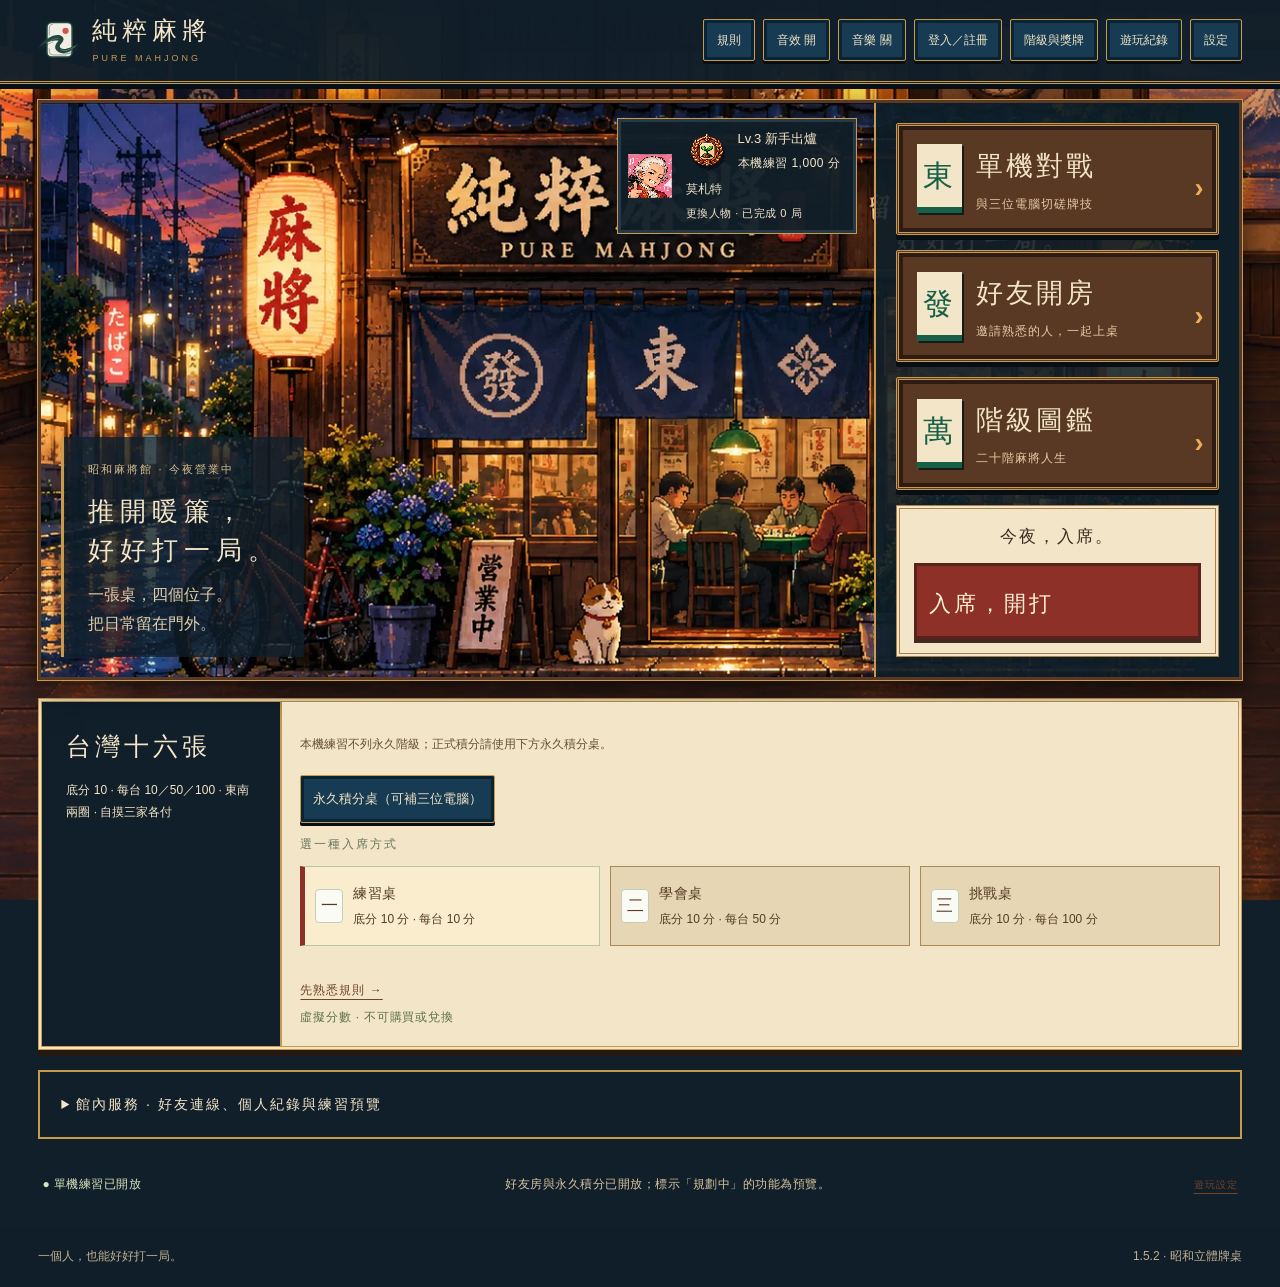
==== index.html @ 8c2a076a "V1.5.2 center match information and remove flat table and mode switch" ====
<!doctype html><html lang="zh-Hant"><head><meta charset="utf-8"><meta name="viewport" content="width=device-width,initial-scale=1"><meta name="mahjong-api" content="https://pure-mahjong-friends.a6668793.workers.dev"><meta name="theme-color" content="#e8e7e3"><link rel="icon" type="image/svg+xml" href="data:image/svg+xml,%3Csvg%20xmlns%3D%22http%3A%2F%2Fwww.w3.org%2F2000%2Fsvg%22%20viewBox%3D%220%200%20160%20160%22%20role%3D%22img%22%20aria-label%3D%22%E7%B4%94%E7%B2%B9%E9%BA%BB%E5%B0%87%E5%93%81%E7%89%8C%E6%A8%99%E8%AA%8C%22%3E%3Crect%20x%3D%2234%22%20y%3D%2213%22%20width%3D%2296%22%20height%3D%22132%22%20rx%3D%2218%22%20fill%3D%22%23F3EEE4%22%20stroke%3D%22%2321483E%22%20stroke-width%3D%226%22%2F%3E%3Cpath%20d%3D%22M57%2020Q43%2020%2043%2036V63M43%20112v12q0%2013%2014%2013h51%22%20fill%3D%22none%22%20stroke%3D%22%2321483E%22%20stroke-width%3D%221.6%22%2F%3E%3Ccircle%20cx%3D%22105%22%20cy%3D%2245%22%20r%3D%2212%22%20fill%3D%22%23C75C4B%22%2F%3E%3Cpath%20d%3D%22M5%20105C35%2070%2072%2051%2091%2066c19%2015-10%2030-8%2039%203%2018%2045%206%2072-13-23%2031-59%2048-80%2032-21-15-2-35%203-41C57%2077%2026%2092%205%20105Z%22%20fill%3D%22%2321483E%22%2F%3E%3Cg%20fill%3D%22none%22%20stroke%3D%22%2321483E%22%20stroke-linecap%3D%22round%22%3E%3Cpath%20d%3D%22M9%2096Q44%2064%2074%2064M2%20111Q29%2087%2051%2081M16%20112Q39%2092%2057%2087M87%20124q29%2014%2068-22M95%20131q28%207%2053-16%22%20stroke-width%3D%221.5%22%2F%3E%3Cpath%20d%3D%22M14%2089Q38%2068%2058%2064M4%20119l21-20M111%20135l20-9%22%20stroke-width%3D%22.7%22%2F%3E%3C%2Fg%3E%3Cpath%20d%3D%22M32%2092q30-20%2046-18M85%20116q24%2013%2058-13%22%20fill%3D%22none%22%20stroke%3D%22%23F3EEE4%22%20stroke-width%3D%221.2%22%20opacity%3D%22.8%22%2F%3E%3C%2Fsvg%3E"><title>純粹麻將｜留一點時間，好好打一局</title><style>:root{font-family:Arial,"Microsoft JhengHei",sans-serif;color:#f8f5ec;background:#102a23;font-synthesis:none}*{box-sizing:border-box}body{margin:0;background:radial-gradient(ellipse at 50% 50%,#1a503f 0,#102a23 75%);min-height:100vh}header,footer{display:flex;align-items:center;justify-content:space-between;padding:26px 5vw}header{border-bottom:1px solid #b9a07533}.brand{font-size:16px;letter-spacing:3px;color:inherit;text-decoration:none}.brand span{display:block;font-size:11px;letter-spacing:6px;color:#b9a075;margin-top:7px}button,input{font:inherit}button{cursor:pointer;border:1px solid #b9a075;background:#f8f5ec;color:#164b3b;padding:13px 25px;border-radius:4px;transition:transform .12s}button:hover{transform:translateY(-2px)}button:disabled{opacity:.45;cursor:default;transform:none}.quiet{background:transparent;color:#e1d7bd;border-color:#b9a07555}input{padding:14px;border-radius:4px;border:1px solid #b9a07577;background:#0c3026;color:#fff;width:100%;margin:8px 0 15px}label{font-size:13px;color:#ceceb9}main{min-height:72vh}h1{font-size:clamp(38px,6vw,76px);font-family:serif;font-weight:400;letter-spacing:10px;margin:22px 0}h2{font-family:serif;letter-spacing:4px;font-size:28px;font-weight:400}p{line-height:1.8}.eyebrow{font-size:11px;letter-spacing:5px;color:#b9a075}.home{max-width:1100px;margin:70px auto;display:grid;grid-template-columns:1.1fr 1fr;gap:80px;padding:0 35px;align-items:center}.tagline{letter-spacing:5px;color:#d8d6c9}.hero-tiles{display:flex;justify-content:center;gap:13px;margin:50px 0;transform:rotate(-8deg)}.hero-tiles svg{width:88px;filter:drop-shadow(8px 18px 9px #0007)}.panel{padding:30px;border:1px solid #b9a07544;border-radius:10px;background:#103d3188}.actions{display:flex;gap:12px;flex-wrap:wrap}.caption{color:#adbcb0;font-size:12px}.lobby{max-width:850px;margin:40px auto;padding:0 25px}.room-code{font-size:36px;letter-spacing:9px;color:#e0d1ae}.seats{display:grid;grid-template-columns:repeat(4,1fr);gap:14px;margin:30px 0}.seat{border:1px solid #b9a07544;border-radius:8px;padding:22px 12px;text-align:center;background:#103d31}.seat strong{display:block;margin:15px 0;overflow-wrap:anywhere}.wind{font:30px serif;color:#b9a075}.online{color:#9ec4a1}.offline{color:#d88d79}.table-wrap{padding:15px;max-width:1400px;margin:auto}.table-head{display:flex;justify-content:space-between;gap:15px;color:#d4d9ca;font-size:13px;margin:10px 0 18px}.table{min-height:610px;position:relative;background:radial-gradient(ellipse,#1c5d47,#164b3b);border:9px solid #103d31;outline:1px solid #b9a07555;border-radius:35px;box-shadow:0 20px 70px #0004;display:grid;grid-template-columns:135px 1fr 135px;grid-template-rows:110px 1fr 145px;gap:10px;padding:15px}.player{font-size:12px;text-align:center;align-self:center}.player.active .player-name{color:#fff;border-bottom:2px solid #b9a075}.player-name{display:inline-block;padding:5px 8px;color:#d0d9c7}.north{grid-column:2;grid-row:1}.west{grid-column:1;grid-row:2}.east{grid-column:3;grid-row:2}.south{grid-column:1/4;grid-row:3}.backs{display:flex;justify-content:center;gap:1px;margin:5px auto}.backs svg{width:18px}.west .backs,.east .backs{flex-wrap:wrap;max-width:95px}.tiles{display:flex;gap:3px;justify-content:center;flex-wrap:wrap}.tiles svg{width:25px}.hand{display:flex;gap:clamp(1px,.3vw,5px);justify-content:center;margin:14px auto 10px;max-width:100%}.tile{padding:0;background:none;border:0;min-width:0;flex:0 1 49px;filter:drop-shadow(0 4px 2px #0004)}.tile svg{display:block;width:100%}.tile.selected{transform:translateY(-12px);filter:drop-shadow(0 0 4px #d8c596)}.center{grid-column:2;grid-row:2;display:grid;grid-template-columns:1fr 1fr;gap:12px;align-content:center}.river{display:flex;flex-wrap:wrap;gap:3px;align-content:start;min-height:88px;border:1px solid #b9a07522;padding:5px;border-radius:6px}.river svg{width:25px}.center-label{grid-column:1/3;text-align:center;letter-spacing:5px;color:#b9a075;font-size:12px}.game-actions{display:flex;justify-content:center;gap:10px;flex-wrap:wrap;margin:20px 0}.game-actions button{padding:10px 20px}.result{margin:30px auto;max-width:700px}.result table{width:100%;border-collapse:collapse}.result td,.result th{text-align:left;padding:13px;border-bottom:1px solid #b9a07544}.notice{border-left:2px solid #b9a075;padding-left:14px;color:#ddcfb2}.proof{width:100%;min-height:100px;background:#0c3026;color:#d9dfcc;border:1px solid #b9a07544;font-size:11px}#message{position:fixed;bottom:20px;left:50%;transform:translateX(-50%);background:#f8f5ec;color:#164b3b;padding:10px 20px;border-radius:5px;z-index:5;max-width:90%;box-shadow:0 3px 15px #0004}#message:empty{display:none}footer{font-size:11px;color:#93a796;gap:20px}dialog{max-width:500px;background:#f8f5ec;color:#222522;border:0;border-radius:8px;padding:30px}dialog::backdrop{background:#001b15bb}button:focus-visible,input:focus-visible{outline:3px solid #d0bb85;outline-offset:3px}@media(max-width:760px){.home{grid-template-columns:1fr;gap:20px;margin:35px auto}.hero-tiles{display:none}.seats{grid-template-columns:repeat(2,1fr)}header,footer{padding:18px}.table{grid-template-columns:80px 1fr 80px;grid-template-rows:85px 1fr 125px;min-height:460px;padding:5px;gap:4px;border-width:5px;border-radius:20px}.table-wrap{padding:8px}.river svg{width:19px}.river{min-height:65px;gap:1px}.backs svg{width:12px}.tiles svg{width:18px}.table-head{font-size:11px}.game-actions{margin:12px 0}.game-actions button{padding:9px 14px}.brand{font-size:12px}.player{font-size:10px}}@media(max-height:600px) and (orientation:landscape){header{padding:10px 25px}.brand span,footer{display:none}.table{min-height:360px;grid-template-rows:65px 1fr 100px}.river{min-height:48px}.river svg{width:19px}.hand{margin-top:8px}.tile{flex-basis:38px}.table-head{margin:0 0 8px}.game-actions{margin:8px}}
.profile-dialog{width:min(640px,94vw);max-width:640px;background:#103d31;color:#f8f5ec;max-height:90vh}.profile-stats{display:grid;grid-template-columns:repeat(3,1fr);gap:12px;margin:22px 0}.profile-stats>div{border:1px solid #b9a07544;border-radius:6px;padding:16px;text-align:center}.profile-stats strong{display:block;font-size:27px;color:#e0d1ae}.profile-stats span{font-size:12px;color:#adbcb0}.profile-history{max-height:220px;overflow:auto;margin:24px 0;font-size:12px}.profile-history p{border-bottom:1px solid #b9a07522;padding-bottom:10px}.form-error{color:#ffbaaa;font-size:13px}.account-form .actions button{flex-grow:1}header{gap:12px}header .brand{margin-right:auto}header button{padding:10px 15px}[hidden]{display:none!important}

.solo-hint{text-align:center;font-size:12px;color:#b3c2b4}.river-label{display:block;flex-basis:100%;font-size:9px;color:#b9a075}.meld{display:inline-flex;gap:2px;margin-right:8px}.meld svg{width:25px}.result-hand{display:flex;flex-wrap:wrap;gap:4px;margin:20px 0}.result-hand svg{width:38px}.result .actions{margin:25px 0}#brand{cursor:pointer}.profile-dialog button{font-size:13px}.table-head .actions{gap:6px}.table-head button{font-size:11px;padding:8px 10px}@media(max-width:500px){.table{grid-template-columns:52px 1fr 52px}.hand{overflow-x:auto;justify-content:flex-start;min-height:65px;padding-top:12px}.tile{flex:0 0 33px}.river svg{width:17px}.table-head{flex-wrap:wrap}.player-name{padding:3px}.tiles svg,.meld svg{width:15px}header{flex-wrap:wrap}.brand{flex-basis:100%}.profile-stats{grid-template-columns:repeat(2,1fr)}}
.table{position:relative;isolation:isolate}.center{position:relative;padding:42px 27px;min-width:0}.wall-frame{position:absolute;inset:0;pointer-events:none}.wall-rack{position:absolute;display:flex;gap:2px;filter:drop-shadow(2px 4px 2px #092a2399)}.wall-north,.wall-south{left:50%;transform:translateX(-50%)}.wall-north{top:9px}.wall-south{bottom:9px}.wall-east,.wall-west{top:50%;transform:translateY(-50%);flex-direction:column}.wall-east{right:1px}.wall-west{left:1px}.wall-stack{position:relative;display:block;width:clamp(6px,1.15vw,14px);height:20px}.wall-east .wall-stack,.wall-west .wall-stack{width:20px;height:clamp(6px,1.15vw,14px)}.wall-tile{position:absolute;inset:4px 0 0;border-radius:2px;background:linear-gradient(110deg,#438367,#1f5a46);border:1px solid #90b097;box-shadow:0 3px 0 #f8f5ec,1px 4px 1px #092a23}.wall-tile.layer-1{transform:translate(-1px,-4px)}.wall-east .wall-tile,.wall-west .wall-tile{inset:0 0 0 4px}.center-label{position:relative;z-index:1}.river{align-content:flex-start}.is-opening .player{visibility:hidden}.opening-scene{position:absolute;inset:0;z-index:5;border-radius:24px;background:#103d31f5;display:flex;flex-direction:column;align-items:center;justify-content:center;overflow:hidden}.opening-brand{display:flex;align-items:center;gap:16px;color:#f8f5ec;letter-spacing:4px;font-size:17px}.opening-brand svg{width:44px;filter:drop-shadow(0 6px 4px #061e18);animation:opening-tilt 1s ease-in-out infinite alternate}.shuffle-art{position:relative;width:330px;max-width:90%;height:230px;margin:15px 0}.shuffle-piece{position:absolute;left:50%;top:50%;width:29px;transform:translate(var(--x),var(--y)) rotate(calc(var(--n)*37deg));animation:shuffle-around 1s ease-in-out infinite alternate;animation-delay:calc(var(--n)*-41ms)}.shuffle-piece svg{width:100%;filter:drop-shadow(2px 5px 2px #051b16)}.stage-1 .shuffle-piece{animation:stack-up .85s ease-in-out both;animation-delay:calc(var(--n)*8ms)}.stage-2 .shuffle-piece{animation:deal-away .8s ease-out both;animation-delay:calc(var(--n)*12ms)}.opening-caption{color:#f8f5ec;font-size:15px;letter-spacing:2px;text-align:center}.opening-scene button{margin-top:10px;font-size:12px;min-height:40px}@keyframes opening-tilt{to{transform:rotate(9deg) translateY(-5px)}}@keyframes shuffle-around{to{transform:translate(calc(var(--x)*-.8),calc(var(--y)*-.8)) rotate(calc(var(--n)*-47deg))}}@keyframes stack-up{to{transform:translate(calc(mod(var(--n),12)*23px - 140px),calc(round(down,var(--n)/12)*38px - 20px)) rotate(0)}}@keyframes deal-away{from{transform:translate(calc(var(--x)*.25),calc(var(--y)*.25));opacity:1}to{transform:translate(calc(var(--x)*3),calc(var(--y)*4));opacity:0}}@media(max-width:600px){.center{padding:35px 22px}.wall-rack{gap:1px}.wall-stack{width:6px;height:16px}.wall-east .wall-stack,.wall-west .wall-stack{width:16px;height:6px}.opening-brand{font-size:14px;letter-spacing:2px}.shuffle-art{transform:scale(.8);margin:-5px 0}.opening-caption{font-size:12px;letter-spacing:1px}}@media(prefers-reduced-motion:reduce){.opening-scene:not(.force-motion) *{animation:none!important}}

:root{color:#292d2b;background:#e7e6e2;font-family:"Microsoft JhengHei",Arial,sans-serif;--ink:#292d2b;--muted:#747973;--line:#c6c8c1;--paper:#eeede9}
body{background-color:#e7e6e2;background-image:url("data:image/svg+xml,%3Csvg xmlns='http://www.w3.org/2000/svg' width='160' height='160'%3E%3Cfilter id='n'%3E%3CfeTurbulence type='fractalNoise' baseFrequency='.74' numOctaves='3' stitchTiles='stitch'/%3E%3C/filter%3E%3Cpath fill='%23747670' opacity='.1' filter='url(%23n)' d='M0 0h160v160H0z'/%3E%3C/svg%3E");color:var(--ink)}
header{border-color:#b7bab366;padding:25px 4vw}.brand{letter-spacing:4px;font-weight:500}.brand span{color:#747a72;letter-spacing:5px}header button{font-size:12px}button{border:1px solid #8b958a;background:#34473d;color:#fafaf7;border-radius:3px;box-shadow:0 2px 2px #303c3010}.quiet{color:#505a51;background:#f5f4f03d;border-color:#b4b9af}button:hover{box-shadow:0 4px 9px #303c3019}button:focus-visible,input:focus-visible{outline-color:#536d58}button:disabled{opacity:.43}.caption,.solo-hint{color:#747c73}.eyebrow{color:#717d70}.tagline{color:#5a665b}.panel{background:#f3f2eeaa;border-color:#c1c5bc;box-shadow:0 10px 25px #4f59490c}.table-wrap{max-width:1500px;padding:18px 3vw}.table-head{align-items:center;flex-wrap:wrap;color:#626b61;letter-spacing:1px}.table-head>span:first-child{color:#303c32}.table-head .actions{margin-left:auto}.table-head button{padding:8px 11px;font-size:11px}.table{background-color:#e1e2dc;background-image:radial-gradient(ellipse at 45% 35%,#f1f0e9aa,#c9cec522),url("data:image/svg+xml,%3Csvg xmlns='http://www.w3.org/2000/svg' width='120' height='120'%3E%3Cfilter id='p'%3E%3CfeTurbulence baseFrequency='.5' numOctaves='3' stitchTiles='stitch'/%3E%3C/filter%3E%3Cpath fill='%23858b80' opacity='.09' filter='url(%23p)' d='M0 0h120v120H0z'/%3E%3C/svg%3E");border:8px solid #d2d5cc;outline:1px solid #bbc0b5;border-radius:19px;box-shadow:inset 0 1px 0 #ffffffb3,0 20px 45px #47523f18;min-height:650px;grid-template-columns:110px minmax(0,1fr) 110px;grid-template-rows:105px minmax(290px,1fr) 155px;padding:15px;gap:12px}.table:after{content:'PURE / 純粹';position:absolute;left:22px;top:18px;font:9px serif;letter-spacing:3px;color:#939b8a;pointer-events:none}.player-name{color:#697262;font-size:11px;letter-spacing:1px}.player.active .player-name{color:#263e2e;border-bottom:1px solid #647b60}.player.active .player-name:before{content:'●';font-size:7px;margin-right:8px;color:#4b7853}.center{padding:43px 27px;gap:12px}.center-label{color:#626e59;font-size:11px;letter-spacing:3px;margin:5px 0 10px}.river{background:#f3f3ec1a;border:1px solid #b3baaa55;border-radius:2px;padding:6px;min-height:92px}.river-label{color:#828a79;font-size:9px;letter-spacing:2px}.river svg{filter:drop-shadow(1px 2px 1px #58604b22)}.hand{gap:clamp(2px,.35vw,6px);padding-top:12px;margin:4px auto 10px}.tile{flex-basis:53px;filter:drop-shadow(1px 5px 2px #505a4733);box-shadow:none}.tile:disabled{opacity:1}.tile.selected{filter:drop-shadow(0 3px 3px #3d5b4480);transform:translateY(-12px)}.backs svg{filter:drop-shadow(1px 2px 1px #515c4338)}.tiles svg{filter:drop-shadow(1px 2px 1px #515c4325)}.wall-rack{filter:drop-shadow(2px 4px 2px #46533b44)}.wall-tile{background:linear-gradient(110deg,#fafaf7,#e3e5dd);border:1px solid #b9c1b0;box-shadow:0 3px 0 #a6b39c,1px 4px 1px #65745c}.wall-tile:after{content:'';position:absolute;inset:2px;border:1px solid #cdd2c5;border-radius:1px}.wall-stack{width:clamp(6px,1.15vw,15px)}.notice{color:#6b745f;border-color:#849376}.game-actions button{min-width:100px}.opening-scene{background:#e7e7dff2;border-radius:12px}.opening-brand{color:#343e32;font-size:17px;letter-spacing:5px}.opening-brand svg{filter:drop-shadow(0 6px 3px #55614a44)}.opening-caption{color:#617053;font-size:14px}.shuffle-piece svg{filter:drop-shadow(2px 5px 2px #4e5c4244)}.stage-1 .shuffle-piece{animation:paper-stack .8s ease-in-out both;animation-delay:calc(var(--n)*6ms)}@keyframes paper-stack{to{transform:translate(var(--sx),var(--sy)) rotate(0)}}.dealing-scene{position:absolute;inset:0;pointer-events:none;z-index:6;display:flex;flex-direction:column;align-items:center;justify-content:center;gap:6px}.dealing-scene .deal-caption{background:#eeeee5ed;box-shadow:0 2px 10px #69745a11;color:#56664c;padding:10px 20px;font-size:12px;letter-spacing:2px;margin:0;text-align:center;border:1px solid #c9d0bd}.dealing-scene button{pointer-events:auto;min-height:32px;font-size:11px;padding:7px 15px;background:#eff0e7e6}.dealing-scene progress{width:140px;height:3px;accent-color:#6c8261}.is-dealing .center-label{visibility:hidden}.flying-tile{position:absolute;left:50%;top:48%;width:35px;filter:drop-shadow(2px 6px 3px #54604750);animation:paper-flight .34s cubic-bezier(.2,.65,.2,1) both;--dx:0px;--dy:170px}.flying-tile.from-0{--ox:0px;--oy:90px}.flying-tile.from-1{--ox:-160px;--oy:0px}.flying-tile.from-2{--ox:0px;--oy:-90px}.flying-tile.from-3{--ox:160px;--oy:0px}.flying-tile svg{display:block;width:100%}.flying-tile.to-1{--dx:260px;--dy:0px}.flying-tile.to-2{--dx:0px;--dy:-190px}.flying-tile.to-3{--dx:-260px;--dy:0px}.flying-tile.is-flower{animation-duration:.6s}.flying-tile.is-flower:after{content:'花';position:absolute;right:-15px;top:0;color:#aa514b;font:14px serif}@keyframes paper-flight{from{transform:translate(calc(var(--ox) - 50%),calc(var(--oy) - 50%)) rotate(-10deg);opacity:.2}to{transform:translate(calc(var(--dx) - 50%),calc(var(--dy) - 50%)) rotate(0);opacity:1}}.profile-dialog,dialog{background:#eeeee8;color:#343d30;border:1px solid #c0c7b8;box-shadow:0 20px 80px #3c493d44}.profile-stats strong{color:#40553b}.profile-stats span{color:#76816c}.profile-stats>div,.profile-history p{border-color:#c3cbb9}dialog::backdrop{background:#4c584a66}.result td,.result th{border-color:#c3cbb9}.result h2{color:#3d5037}.room-code,.wind{color:#5d7153}.seat{background:#e5e8de}.proof{background:#e3e8db;color:#4a5c3f}#message{background:#f5f5ed;color:#40503a;border:1px solid #b5c1a8}footer{color:#8a9180;font-size:10px;padding:22px 4vw}.hero-tiles svg{filter:drop-shadow(8px 15px 8px #56614b44)}input{background:#f5f6ee;color:#34422c}.form-error{color:#a74d48}
@media(max-width:760px){header{padding:15px 18px}.table-wrap{padding:10px}.table{grid-template-columns:65px minmax(0,1fr) 65px;grid-template-rows:90px minmax(255px,1fr) 135px;min-height:540px;border-width:5px;padding:6px;gap:5px}.table:after{font-size:7px;letter-spacing:1px;left:10px;top:12px}.player-name{font-size:9px;padding:4px}.center{padding:38px 22px}.river{min-height:75px;padding:4px}.backs svg{width:13px}.tiles svg{width:18px}.flying-tile.to-1{--dx:170px}.flying-tile.to-3{--dx:-170px}.flying-tile.to-2{--dy:-155px}.flying-tile.to-0{--dy:155px}.wall-rack{gap:1px}.wall-stack{width:7px;height:17px}.wall-east .wall-stack,.wall-west .wall-stack{width:17px;height:7px}.hand{gap:2px}.tile{flex-basis:38px}.dealing-scene .deal-caption{font-size:10px;padding:8px 12px;letter-spacing:1px}.opening-brand{font-size:14px}.table-head .actions{margin-left:0}}
@media(max-width:500px){.table{grid-template-columns:45px minmax(0,1fr) 45px}.wall-stack{width:5px}.wall-east .wall-stack,.wall-west .wall-stack{height:5px}.hand{overflow-x:auto;justify-content:flex-start;padding-top:16px}.tile{flex:0 0 34px}.table-head{gap:7px}.table-head button{font-size:10px;padding:7px}.center{padding:35px 20px;gap:6px}.center-label{font-size:10px;letter-spacing:1px}.flying-tile.to-1{--dx:120px}.flying-tile.to-3{--dx:-120px}.opening-brand{letter-spacing:3px}.river svg{width:16px}}
@media(max-height:600px) and (orientation:landscape){header{padding:9px 20px}.table-wrap{padding:4px 12px}.table{min-height:380px;grid-template-rows:65px minmax(180px,1fr) 95px;padding:6px;gap:5px}.center{padding:32px 24px}.river{min-height:50px}.wall-east .wall-stack,.wall-west .wall-stack{height:7px}.wall-stack{width:8px}.hand{padding-top:8px}.tile{flex-basis:37px}.flying-tile.to-0{--dy:120px}.flying-tile.to-2{--dy:-120px}.dealing-scene .deal-caption{font-size:10px}.opening-brand svg{width:32px}.shuffle-art{height:150px;transform:scale(.7);margin:-5px}.opening-caption{margin:0}.table-head{margin-bottom:7px}.table-head>span{font-size:10px}}
@media(prefers-reduced-motion:reduce){.dealing-scene:not(.force-motion) *{animation:none!important}}

@media(min-width:761px) and (min-height:601px) and (max-height:850px){header{padding:17px 4vw}.table-wrap{padding-top:8px;padding-bottom:4px}.table-head{margin:4px 0 11px}.table{min-height:465px;grid-template-rows:65px minmax(215px,1fr) 102px;gap:6px;padding:10px}.center{padding:30px 26px;gap:6px}.center-label{margin:2px 0 6px}.river{min-height:58px}.wall-east .wall-stack,.wall-west .wall-stack{height:10px}.hand{padding-top:9px;margin:0 auto 5px}.tile{flex-basis:48px}.player-name{font-size:10px}.tiles svg{width:20px}.backs svg{width:15px}.game-actions{margin:12px 0}.solo-hint{margin:6px 0}footer{padding:12px 4vw}.flying-tile.to-0{--dy:130px}.flying-tile.to-2{--dy:-130px}.shuffle-art{height:180px;margin:0}.opening-caption{margin:4px 0}}

@media(max-height:600px) and (orientation:landscape){header{padding:4px 12px;gap:7px}header .brand{font-size:11px;letter-spacing:2px}header button{padding:5px 9px;font-size:10px}.table-wrap{padding:4px 10px}.table-head{margin:0 0 5px;gap:5px;letter-spacing:0;flex-wrap:nowrap}.table-head>span{font-size:9px;white-space:nowrap}.table-head .actions{gap:4px;margin-left:auto;flex-wrap:nowrap}.table-head button{font-size:9px;padding:5px 7px;white-space:nowrap}.table{min-height:260px;grid-template-columns:65px minmax(0,1fr) 65px;grid-template-rows:46px minmax(120px,1fr) 72px;border-width:4px;padding:4px;gap:4px;border-radius:12px}.table:after{font-size:7px;left:9px;top:10px}.player-name{font-size:8px;padding:2px 3px;letter-spacing:0}.backs{margin:2px auto}.backs svg{width:10px}.west .backs,.east .backs{max-width:60px}.tiles svg,.meld svg{width:14px}.center{padding:22px 19px;gap:4px}.center-label{font-size:9px;letter-spacing:2px;margin:0}.river{min-height:31px;padding:2px;gap:1px}.river svg{width:13px}.river-label{font-size:7px;letter-spacing:0}.wall-stack{width:7px;height:13px}.wall-east .wall-stack,.wall-west .wall-stack{width:13px;height:4px}.wall-north{top:3px}.wall-south{bottom:3px}.hand{margin:1px auto 3px;padding-top:7px;gap:2px}.tile{flex:0 1 35px}.game-actions{margin:5px 0}.game-actions button{font-size:11px;padding:6px 12px}.solo-hint{font-size:9px;margin:3px 0}.dealing-scene{gap:3px}.dealing-scene .deal-caption{font-size:9px;padding:6px 9px}.dealing-scene button{padding:4px 9px;min-height:24px;font-size:9px}.flying-tile{width:24px}.flying-tile.to-0{--dy:80px}.flying-tile.to-2{--dy:-80px}.opening-brand{font-size:12px}.opening-brand svg{width:26px}.shuffle-art{height:95px;transform:scale(.5);margin:0}.opening-caption{font-size:10px}.opening-scene button{padding:5px 10px;min-height:28px;margin-top:4px}main{min-height:0}}

.table{grid-template-columns:105px minmax(0,1fr) 105px;grid-template-rows:110px minmax(260px,1fr) 170px;background-color:#dedfd7}.center{display:flex;flex-direction:column;justify-content:center;padding:42px 30px;min-width:0;min-height:0}.center-label{flex:none;margin:0 0 13px;font-size:13px;letter-spacing:3px;color:#53604d}.shared-river{display:grid;grid-template-columns:repeat(auto-fill,minmax(36px,1fr));gap:7px;align-content:start;justify-items:center;max-height:240px;min-height:150px;overflow-y:auto;scrollbar-width:thin;padding:15px;background:#f7f6ef45;border:1px solid #b9c1ae77;border-radius:8px;box-shadow:inset 0 1px 8px #68715b0a}.river-empty{grid-column:1/-1;align-self:center;text-align:center;color:#8b9480;font:12px serif;letter-spacing:3px;width:100%;padding:45px 0}.river-tile{width:36px;position:relative;display:flex;flex-direction:column;align-items:center;gap:3px}.shared-river .river-tile svg{display:block;width:36px;filter:drop-shadow(1px 3px 1px #4f5e3e33)}.discard-owner{font-size:8px;line-height:1;color:#7c8670;white-space:nowrap}.latest-discard:before{content:'';position:absolute;inset:-3px -3px 8px;border:1px solid #7c9270;border-radius:5px;pointer-events:none}.latest-discard .discard-owner{color:#3c5c34;font-weight:600}.hand-rack{display:flex;justify-content:center;align-items:flex-end;gap:clamp(12px,1.6vw,25px);max-width:100%;padding:18px 6px 5px}.hand-rack .hand{display:flex;flex:0 1 auto;min-width:0;max-width:none;overflow:visible;gap:clamp(2px,.35vw,6px);padding:0;margin:0;align-items:flex-end}.hand-rack .tile{flex:0 1 59px;min-width:0;max-width:59px}.hand-rack .drawn-slot{flex:0 0 59px;width:59px;position:relative;border-left:1px solid #a4b39766;padding-left:12px;box-sizing:content-box}.drawn-slot .tile{display:block;width:59px}.drawn-label{position:absolute;bottom:calc(100% + 8px);left:12px;right:0;font-size:10px;color:#4c6841;letter-spacing:3px;text-align:center;white-space:nowrap}.drawn-tile{filter:drop-shadow(0 4px 3px #687b5055)}.player-name{font-size:12px;letter-spacing:1px}.south .player-name{margin-top:5px}.backs svg{width:20px}.west .backs,.east .backs{max-width:100px}.tiles svg,.meld svg{width:30px}.game-actions{gap:12px;margin:17px 0 10px}.game-actions button{font-size:15px;padding:12px 28px;min-width:140px}.solo-hint{font-size:11px}.table-head{color:#646e5b}.tile.selected{transform:translateY(-13px);filter:drop-shadow(0 4px 4px #4f6c4080)}
@media(min-width:761px) and (min-height:601px) and (max-height:850px){.table{min-height:465px;grid-template-rows:75px minmax(205px,1fr) 130px;grid-template-columns:100px minmax(0,1fr) 100px}.center{padding:28px 26px}.shared-river{min-height:128px;max-height:157px;gap:5px;padding:10px;grid-template-columns:repeat(auto-fill,minmax(30px,1fr))}.shared-river .river-tile,.shared-river .river-tile svg{width:30px}.river-empty{padding:35px 0}.hand-rack .tile{max-width:55px;flex-basis:55px}.hand-rack .drawn-slot{width:55px;flex-basis:55px}.drawn-slot .tile{width:55px}.backs svg{width:17px}.tiles svg,.meld svg{width:25px}.player-name{font-size:10px}.hand-rack{padding-top:14px}.game-actions{margin:9px 0 6px}.game-actions button{padding:9px 25px;font-size:14px}}
@media(max-width:760px){.table{grid-template-columns:58px minmax(0,1fr) 58px;grid-template-rows:90px minmax(245px,1fr) 150px}.center{padding:35px 23px}.shared-river{grid-template-columns:repeat(auto-fill,minmax(27px,1fr));gap:5px;padding:9px;min-height:145px;max-height:200px}.shared-river .river-tile,.shared-river .river-tile svg{width:27px}.center-label{font-size:11px;letter-spacing:1px}.player-name{font-size:9px}.backs svg{width:14px}.tiles svg,.meld svg{width:21px}.hand-rack{gap:10px;overflow-x:auto;justify-content:flex-start;padding:20px 5px 8px;scrollbar-width:thin}.hand-rack .hand{flex:0 0 auto;gap:2px}.hand-rack .tile{flex:0 0 42px;width:42px;max-width:42px}.hand-rack .drawn-slot{flex-basis:42px;width:42px;padding-left:10px}.drawn-slot .tile{width:42px}.drawn-label{left:10px;font-size:9px}.discard-owner{font-size:7px}.river-empty{font-size:10px;letter-spacing:1px}.game-actions button{min-width:120px;font-size:13px;padding:10px 19px}}
@media(max-height:600px) and (orientation:landscape){.table{min-height:263px;grid-template-columns:62px minmax(0,1fr) 62px;grid-template-rows:44px minmax(115px,1fr) 82px}.center{padding:21px 18px}.center-label{font-size:9px;margin:0 0 4px;letter-spacing:1px}.shared-river{grid-template-columns:repeat(auto-fill,minmax(23px,1fr));gap:3px;padding:5px;min-height:70px;max-height:84px;border-radius:5px}.shared-river .river-tile,.shared-river .river-tile svg{width:23px}.river-empty{font-size:9px;padding:18px 0}.discard-owner{font-size:6px}.river-tile{gap:2px}.latest-discard:before{inset:-2px -2px 6px}.hand-rack{padding:12px 3px 3px;gap:11px;overflow:visible;justify-content:center}.hand-rack .hand{flex:0 1 auto;gap:2px}.hand-rack .tile{flex:0 1 39px;width:auto;max-width:39px}.hand-rack .drawn-slot{flex-basis:39px;width:39px;padding-left:8px}.drawn-slot .tile{width:39px}.drawn-label{font-size:8px;bottom:calc(100% + 3px);left:8px;letter-spacing:1px}.player-name{font-size:8px;letter-spacing:0}.backs svg{width:11px}.tiles svg,.meld svg{width:16px}.south .player-name{margin-top:0}.game-actions{margin:4px 0}.game-actions button{padding:5px 16px;min-width:110px;font-size:11px}.solo-hint{font-size:8px;margin:2px 0}.tile.selected{transform:translateY(-7px)}}
@media(max-width:760px){.hand-rack{overflow:visible;justify-content:center;align-items:flex-end;padding:6px 5px 4px}.hand-rack .hand{flex:1 1 auto;min-width:0;overflow-x:auto;overflow-y:hidden;padding:15px 0 6px;scrollbar-width:thin}.hand-rack .hand .tile{flex:0 0 42px}.hand-rack .drawn-slot{flex-shrink:0;margin-bottom:6px}.drawn-label{bottom:calc(100% + 5px)}}
@media(max-height:600px) and (orientation:landscape){.hand-rack{padding:11px 3px 3px;overflow:visible}.hand-rack .hand{flex:0 1 auto;overflow:visible;padding:0}.hand-rack .hand .tile{flex:0 1 39px}.hand-rack .drawn-slot{margin-bottom:0}.drawn-label{bottom:calc(100% + 3px)}}

.dashboard{max-width:1360px;margin:0 auto;padding:38px 38px 18px;color:#303a31}.dashboard-intro{display:flex;justify-content:space-between;align-items:center;gap:30px;margin-bottom:34px}.dashboard-intro .eyebrow{font-size:10px;letter-spacing:3px;margin:0 0 12px;color:#798472}.dashboard h1{font:400 clamp(26px,2.6vw,37px)/1.4 "Noto Serif TC","PMingLiU",serif;letter-spacing:3px;margin:0 0 9px}.dashboard-subtitle{font-size:12px;letter-spacing:2px;margin:0;color:#7b8275}.guest-card{display:flex;align-items:center;gap:12px;background:#f2f2ebc9;border:1px solid #c7cdbe;color:#3b4737;border-radius:50px;padding:10px 17px 10px 10px;text-align:left;min-width:207px;box-shadow:none}.guest-avatar{width:39px;height:39px;border-radius:50%;background:#dce3d4;display:grid;place-items:center;font:18px serif;color:#5e7650}.guest-card strong{display:block;font-size:12px;font-weight:500}.guest-card small{display:block;font-size:10px;letter-spacing:.5px;color:#89917f;margin-top:5px}.guest-arrow{font-size:20px;margin-left:auto;color:#7b8d6d}.dashboard-columns{display:grid;grid-template-columns:1.03fr 1fr 1.03fr;gap:20px}.dash-panel{position:relative;background:linear-gradient(145deg,#fafaf5e6,#f0f1e8b8);border:1px solid #c9cebf;border-radius:16px;padding:24px;min-width:0;display:flex;flex-direction:column;box-shadow:0 7px 20px #505c3f08;overflow:hidden;min-height:620px}.dash-panel-head{position:relative;min-height:76px}.dash-panel-head .eyebrow{font-size:9px;letter-spacing:3px;color:#7e8b70}.dash-panel-head h2{font:400 29px/1.2 "PMingLiU",serif;letter-spacing:4px;margin:11px 0 20px;color:#394a34}.panel-watermark{position:absolute;right:-2px;top:-25px;font:108px/1 serif;color:#82946d0d;pointer-events:none}.start-card{min-height:181px;position:relative;overflow:hidden;background:#b75f50;color:#fff9ec;border:none;border-radius:10px;padding:22px;text-align:left;box-shadow:0 7px 18px #a75e402b;display:flex;align-items:flex-start;transition:transform .15s,box-shadow .15s}.start-card:hover{transform:translateY(-3px);box-shadow:0 10px 25px #a75e4040}.start-card>span:first-child{position:relative;z-index:2}.start-card small{display:block;font-size:8px;letter-spacing:1.9px;color:#f6d6c8}.start-card strong{display:block;font:400 30px serif;letter-spacing:3px;margin:17px 0 10px}.start-card>span:first-child>span{display:block;font-size:11px;letter-spacing:.5px;color:#f6dfd0;max-width:200px}.start-arrow{position:absolute;right:17px;top:17px;font-size:25px;color:#f0c5b2}.start-art{position:absolute;display:flex;right:-8px;bottom:-22px;gap:5px;transform:rotate(-16deg);opacity:.86}.start-art svg{width:44px;filter:drop-shadow(4px 7px 4px #4a241c44)}.start-art svg:nth-child(2){transform:translateY(-8px)}.new-table-link{font-size:10px;padding:6px 0;border:none;background:none;align-self:flex-start;color:#8b7969;margin-top:6px;box-shadow:none}.section-microtitle{font-size:10px;letter-spacing:2px;color:#939b86;margin:25px 0 10px}.mode-row{width:100%;display:flex;align-items:center;gap:12px;text-align:left;padding:13px 12px;margin-bottom:9px;border:1px solid #d2d7c9;border-radius:7px;background:#fafbf5;color:#47553c;box-shadow:none;min-height:65px}.mode-row.current{background:#e7ecdd;border-color:#b9c6a5}.mode-symbol{display:grid;place-items:center;width:29px;height:34px;border:1px solid #c4cdb7;background:#fafbf5;border-radius:4px;font:17px serif;flex:none}.mode-row strong{display:block;font-size:12px;font-weight:500;letter-spacing:1px}.mode-row small{display:block;font-size:9px;line-height:1.6;color:#8a927f;margin-top:3px}.mode-status{margin-left:auto;white-space:nowrap;font-size:9px;color:#859875;letter-spacing:1px}.mode-row.future{background:#f2f3ec99;color:#75806a}.mode-row.future .mode-symbol{opacity:.7}.play-foot{margin-top:auto;padding-top:20px;border-top:1px solid #d5dbcd;display:flex;flex-direction:column;align-items:flex-start;gap:8px}.play-foot>small{font-size:9px;color:#929a86;letter-spacing:.8px}.text-button{background:none;border:0;border-radius:0;padding:0;color:#637652;font-size:11px;box-shadow:none;text-decoration:underline;text-underline-offset:5px;letter-spacing:1px}.text-button:hover{box-shadow:none}.panel-lead{font:14px/1.8 serif;letter-spacing:1px;color:#788469;margin:0 0 12px}.preview-tag{display:inline-block;align-self:flex-start;font-size:9px;letter-spacing:1px;border:1px solid #cdd3c2;border-radius:3px;color:#879375;padding:4px 7px;white-space:nowrap}.friend-seats{display:flex;justify-content:center;gap:9px;margin:35px 0 26px}.friend-avatar{width:47px;height:47px;border:1px dashed #bfc8b1;border-radius:50%;display:grid;place-items:center;font:17px serif;color:#a2ac93;background:#f6f7ef}.friend-avatar.self{background:#dee7d3;border:1px solid #c0ceae;color:#687f53}.friends h3,.dash-panel h3{font:400 17px/1.5 serif;letter-spacing:1px}.panel-02>h3{margin:0 0 10px;text-align:center;font-size:18px}.friend-description{white-space:pre-line;font-size:11px;line-height:2.1;color:#89937b;text-align:center;margin:0 0 24px}.friend-primary{background:#edf1e4;border-color:#b8c6a6;color:#526b3f;padding:13px;font-size:12px;letter-spacing:1px;box-shadow:none}.join-design{display:flex;border:1px dashed #ccd3c1;border-radius:5px;padding:11px 12px;margin-top:10px;gap:10px;justify-content:space-between;color:#a0a98f;font-size:10px}.join-sample{border-left:1px solid #d6dccd;padding-left:12px}.friend-note{display:flex;gap:13px;align-items:center;white-space:pre-line;background:#e7ecdeaa;border-radius:9px;border:1px solid #d1dac5;margin-top:auto;padding:18px;color:#7a8968;font:13px/1.9 serif;letter-spacing:1px}.note-symbol{font:28px serif;color:#93a47c;border-right:1px solid #ced7c0;padding-right:14px}.daily-design{padding:15px;border:1px solid #d0d6c5;border-radius:9px;background:#f6f7efaa;margin-bottom:15px}.mini-heading{display:flex;align-items:center;justify-content:space-between;gap:10px;margin-bottom:13px}.mini-heading h3{font-size:14px;margin:0}.mini-heading .preview-tag{font-size:8px;padding:3px 5px}.task-design-row{display:flex;align-items:center;gap:9px;font-size:10px;color:#858f76;margin:12px 0}.empty-check{width:11px;height:11px;border:1px solid #c3ccb7;border-radius:2px}.task-unavailable{margin-left:auto;color:#adb59f}.daily-design .caption{font-size:9px;line-height:1.4;margin:14px 0 0;color:#a0a88f}.feature-design{width:100%;display:flex;align-items:center;gap:16px;padding:17px 15px;border-radius:9px;border:1px solid #c9d2ba;background:#e9efde;text-align:left;margin-bottom:13px;color:#536b42;box-shadow:none}.feature-design.patterns{background:#f0e7df;border-color:#d9c7b8;color:#8a6854}.feature-tile{flex:0 0 39px;transform:rotate(-9deg)}.feature-tile svg{display:block;width:39px;filter:drop-shadow(3px 5px 2px #59634033)}.feature-copy{display:flex;flex-direction:column;gap:6px}.feature-copy small{font-size:7px;letter-spacing:1.2px;opacity:.65}.feature-copy strong{font:400 19px serif;letter-spacing:2px}.feature-copy>span{font-size:10px;line-height:1.8;opacity:.75}.feature-copy em{font-size:9px;font-style:normal;opacity:.7;letter-spacing:1px;margin-top:2px}.dashboard-small-cards{display:grid;grid-template-columns:1fr 1fr;gap:10px;margin-top:auto}.small-dash-card{display:flex;flex-direction:column;align-items:flex-start;gap:12px;text-align:left;border:1px solid #d1d8c6;background:#fafbf5b8;border-radius:8px;padding:16px 12px;color:#6f7e60;box-shadow:none;min-width:0}.small-dash-card .eyebrow{font-size:7px;letter-spacing:1.5px}.small-dash-card strong{font:400 27px serif;color:#4d6540;line-height:1.1}.small-dash-card.achievement strong{font-size:16px;letter-spacing:1px}.small-dash-card>span:last-child{font-size:9px;color:#929d83}.dashboard-bottom{display:flex;gap:20px;align-items:center;justify-content:space-between;font-size:10px;color:#929b88;padding:19px 4px 6px;letter-spacing:.5px}.service-status{color:#6c8458;white-space:nowrap}.dashboard-bottom .text-button{font-size:10px}.design-dialog,.settings-dialog{max-width:510px;width:calc(100% - 34px);padding:34px;background:#f4f4eb;border-radius:13px}.design-dialog h2,.settings-dialog h2{font:400 26px serif;letter-spacing:3px;margin:16px 0}.design-description{font-size:13px;line-height:1.9;color:#7d876e}.design-tiles{display:flex;gap:8px;justify-content:center;padding:20px}.design-tiles svg{width:47px;filter:drop-shadow(2px 4px 2px #46563d33);transform:rotate(-6deg)}.design-tiles svg:nth-child(2){transform:translateY(-5px)}.design-dialog ol{padding-left:20px;font-size:12px;line-height:2.4;color:#718161}.preview-notice{padding:12px;background:#e8eddf;border-radius:5px;font-size:11px;color:#788b65;line-height:1.8}.design-dialog>button,.settings-dialog>button{width:100%;margin-top:15px;font-size:13px}.setting-row{display:flex;align-items:center;justify-content:space-between;gap:25px;padding:21px 0;border-bottom:1px solid #d5dccb;color:#526348}.setting-row strong{font-size:13px;font-weight:500;display:block}.setting-row small{font-size:10px;line-height:1.8;display:block;color:#8d987e;margin-top:4px}.setting-row input[type=checkbox]{appearance:auto;width:19px;height:19px;accent-color:#6d8755;padding:0;margin:0;flex:none}.setting-row select{background:#fafbf5;border:1px solid #c9d3bb;border-radius:4px;color:#657c50;padding:8px;font:12px inherit}.dashboard~footer{padding-top:5px}
@media(min-width:1200px) and (max-height:850px){.dashboard{padding-top:25px}.dashboard-intro{margin-bottom:22px}.dash-panel{min-height:570px;padding:21px}.dash-panel-head{min-height:69px}.start-card{min-height:160px}.friend-seats{margin:27px 0 20px}.feature-design{padding:13px 14px}.daily-design{padding:13px}.dashboard-bottom{padding-top:15px}}
@media(max-width:1050px){.dashboard{padding:28px 23px 15px}.dashboard-columns{gap:12px}.dash-panel{padding:18px;min-height:600px}.start-card{padding:17px}.start-card strong{font-size:25px}.start-card small{font-size:6px}.start-card>span:first-child>span{font-size:10px;max-width:170px}.start-art svg{width:37px}.mode-row{gap:7px;padding:11px 8px}.mode-symbol{width:23px;font-size:14px}.mode-row strong{font-size:11px}.mode-row small{font-size:8px}.mode-status{font-size:8px}.panel-lead{font-size:12px}.friend-avatar{width:37px;height:37px}.friend-description{font-size:10px}.feature-design{padding:14px 10px;gap:10px}.feature-tile,.feature-tile svg{width:32px;flex-basis:32px}.feature-copy strong{font-size:17px}.feature-copy>span{font-size:9px}.feature-copy small{font-size:6px}.daily-design{padding:12px}.dashboard-intro{gap:15px}.guest-card{min-width:185px}.dashboard-subtitle{font-size:10px}.friend-note{font-size:11px;padding:13px}.small-dash-card{padding:13px 9px}}
@media(max-width:800px){.dashboard-intro{align-items:flex-start}.dashboard h1{font-size:25px;letter-spacing:2px}.dashboard-columns{grid-template-columns:1fr 1fr}.panel-01{grid-row:1/3}.panel-02,.panel-03{grid-column:2}.dash-panel{min-height:0}.panel-01 .play-foot{margin-top:30px}.panel-02 .friend-seats{margin:20px 0}.panel-02 .friend-note{margin-top:22px}.panel-03 .dashboard-small-cards{margin-top:5px}.guest-card{min-width:0;padding:8px 12px 8px 8px}.guest-card small{font-size:9px}.guest-avatar{width:32px;height:32px}.guest-arrow{display:none}.guest-card strong{font-size:10px}.dashboard-bottom{flex-wrap:wrap;gap:10px}.dashboard h1{max-width:320px}.dashboard-subtitle{max-width:300px;line-height:1.8}}
@media(max-width:560px){.dashboard{padding:24px 16px}.dashboard-intro{display:block;margin-bottom:24px}.dashboard h1{font-size:27px;line-height:1.6;max-width:280px;letter-spacing:3px}.dashboard-subtitle{font-size:11px;max-width:none}.guest-card{margin-top:20px;min-width:205px}.guest-arrow{display:block}.guest-card strong{font-size:12px}.guest-card small{font-size:10px}.dashboard-columns{grid-template-columns:1fr;gap:18px}.dash-panel{padding:24px;grid-column:auto;grid-row:auto}.dash-panel-head{min-height:76px}.panel-01 .play-foot{margin-top:22px}.start-card{min-height:170px;padding:22px}.start-card strong{font-size:31px}.start-card small{font-size:8px}.start-card>span:first-child>span{font-size:12px;max-width:220px}.start-art svg{width:45px}.mode-row{padding:14px 12px;gap:12px}.mode-row strong{font-size:13px}.mode-row small{font-size:10px}.mode-status{font-size:10px}.mode-symbol{width:30px}.friend-avatar{width:47px;height:47px}.panel-lead{font-size:14px}.friend-description{font-size:12px}.friend-note{font-size:13px}.feature-design{padding:20px 17px;gap:16px}.feature-tile,.feature-tile svg{width:43px;flex-basis:43px}.feature-copy strong{font-size:22px}.feature-copy>span{font-size:11px}.feature-copy small{font-size:8px}.daily-design{padding:17px}.task-design-row{font-size:12px}.small-dash-card{padding:17px}.dashboard-bottom{font-size:9px;line-height:1.8;justify-content:flex-start}.dashboard-bottom>span:nth-child(2){flex-basis:100%}}

:root{--font-pure:-apple-system,BlinkMacSystemFont,"PingFang TC","Helvetica Neue","Noto Sans TC","Microsoft JhengHei",Arial,sans-serif;font-family:var(--font-pure);font-synthesis:none}
body{font-family:var(--font-pure);font-weight:400;-webkit-text-size-adjust:100%;text-size-adjust:100%}
:root body,:root body *,:root body *::before,:root body *::after{font-family:var(--font-pure)!important;font-synthesis:none}
h1,h2,h3,h4,strong,b,button,.brand,.player-name,.mode-status,.preview-tag,.drawn-label{font-weight:500}
input,select,textarea,option{font-family:var(--font-pure);font-weight:400}
svg text{font-family:var(--font-pure)!important;font-weight:500}
.dashboard h1{letter-spacing:2px;line-height:1.55}
.dash-panel-head h2{letter-spacing:3px;line-height:1.4}
.dashboard-subtitle{letter-spacing:1.5px;line-height:1.9}
.start-card strong{line-height:1.5;letter-spacing:2px}
.dashboard h3,.feature-copy strong{line-height:1.6}
.dashboard button,.setting-row{line-height:1.7}
.mode-row small,.feature-copy>span,.friend-description{line-height:2}
.panel-watermark{font-weight:400}
@media(max-width:560px){.dashboard h1{font-size:26px}.dashboard-subtitle{font-size:12px;letter-spacing:.7px}.mode-row small{font-size:11px}.feature-copy>span{font-size:12px}.preview-tag{font-size:10px}.player-name{line-height:1.6}}

/* Brand system derived from the user-provided identity guide. */
:root{--brand-ink:#21483E;--brand-paper:#F3EEE4;--brand-red:#C75C4B}
header .brand{display:flex;align-items:center;gap:12px;letter-spacing:0;color:var(--brand-ink);text-decoration:none}
header .brand>svg{width:58px;height:58px;flex:none}
.brand-wordmark{display:flex;flex-direction:column;align-items:flex-start;gap:7px}
.brand-wordmark strong{font-size:25px;letter-spacing:5px;line-height:1.2;color:#222522;font-weight:500}
.brand-wordmark small{font-size:9px;letter-spacing:3px;white-space:nowrap;color:var(--brand-ink)}
header .brand>span{font-size:inherit;color:inherit}
.hero-identity{display:flex;align-items:center;gap:22px;margin:0 0 20px}
.hero-identity>svg{width:114px;height:114px;flex:none}
.hero-identity .brand-wordmark strong{font-size:40px;letter-spacing:9px}
.hero-identity .brand-wordmark small{font-size:12px;letter-spacing:5px}
.hero-identity .brand-wordmark:after{content:"";width:30px;height:2px;background:var(--brand-red);margin-top:6px}
.dashboard h1{font-size:clamp(22px,2.2vw,32px)}
.opening-brand{display:flex;align-items:center;justify-content:center;gap:18px}
.opening-brand>svg{width:96px!important;height:96px!important;transform:none!important}
.opening-brand .brand-wordmark strong{font-size:30px}
.opening-brand .brand-wordmark small{font-size:10px}
#brand:focus-visible{outline:2px solid var(--brand-red);outline-offset:6px;border-radius:4px}
@media(max-width:560px){header .brand>svg{width:46px;height:46px}.brand-wordmark strong{font-size:22px}.hero-identity{gap:12px;margin-bottom:18px}.hero-identity>svg{width:86px;height:86px}.hero-identity .brand-wordmark strong{font-size:30px;letter-spacing:6px}.hero-identity .brand-wordmark small{font-size:9px;letter-spacing:3px}.opening-brand{gap:10px}.opening-brand>svg{width:75px!important;height:75px!important}.opening-brand .brand-wordmark strong{font-size:24px}}

.network-entry{max-width:620px}.network-entry form{display:grid;gap:12px}.network-entry input{width:100%;box-sizing:border-box;min-height:44px;padding:10px;background:#f8f5ec;color:#222522;border:1px solid #b7bcb2;border-radius:4px}.network-entry label{font-size:13px}.network-entry details input{margin-top:12px}.network-entry .hero-identity svg{width:78px;height:78px}.network-entry h1{font-size:27px}.network-notice{max-width:1200px;margin:12px auto;padding:0 24px;color:#93473a}.network-notice:empty{display:none}.invite-link{width:min(100%,650px);background:transparent;border:1px solid #b7bcb2;color:#526359;padding:9px;box-sizing:border-box;font-size:12px}.online-lobby{max-width:680px;margin:30px auto;padding:28px;overflow-wrap:anywhere}.online-seat{display:flex;justify-content:space-between;gap:15px;padding:20px 0;border-bottom:1px solid #bac1b5}.online-seat span{font-size:12px}.online-lobby button{margin:20px 12px 0 0}.online-wrap details{margin-top:20px;overflow-wrap:anywhere}.online-wrap details button{margin:12px 12px 12px 0}.fair-shuffle{display:flex;gap:12px;justify-content:center;margin:24px}.fair-shuffle svg{width:42px;animation:fair-breathe 1s ease-in-out infinite alternate}.fair-shuffle svg:nth-child(even){animation-delay:.4s}.online-wrap .center{justify-content:center}.online-wrap .table{min-height:580px}.online-wrap .table-head{gap:10px}@keyframes fair-breathe{to{transform:translateY(-8px)}}@media(prefers-reduced-motion:reduce){.fair-shuffle svg{animation:none}}@media(max-width:600px){.online-seat{flex-direction:column;gap:6px}.network-entry{padding:22px}.online-wrap .table{min-height:480px}.online-wrap .table-head{font-size:11px}}

.network-fallback{display:block;margin:12px 0 18px;color:#287052;font-size:12px;line-height:1.6;text-underline-offset:3px}

.online-lobby .online-seat>button{margin:0;white-space:nowrap}.online-lobby>.caption{font-size:12px;line-height:1.7}

.voice-controls{display:flex;align-items:center;flex-wrap:wrap;gap:8px;background:#f7f5ed;border:1px solid #c5c8bc;border-radius:14px;padding:12px 16px;margin:10px 0 20px}.voice-controls p{margin:2px 0;flex-basis:100%;font-size:12px;color:#536359}.voice-controls .voice-status{font-size:13px;margin-right:auto}.voice-controls .mic-live{color:#226c49;border-color:#226c49}.voice-controls button{min-height:42px;font-size:12px}.voice-controls .voice-warning{color:#924638}#music{white-space:nowrap}

.fx-volume{display:inline-flex;align-items:center;gap:7px;font-size:12px}.fx-volume input{width:110px;accent-color:#287052;min-height:36px}.fx-volume span:last-child{min-width:35px}

:root{--avatar-masters:url([data-uri]);--avatar-collection:url([data-uri]);}
.portrait{--avatar-size:48px;display:inline-block;width:var(--avatar-size);height:var(--avatar-size);flex:0 0 var(--avatar-size);background-repeat:no-repeat;background-size:637.272727% 510%;background-position:var(--avatar-x) var(--avatar-y);border-radius:13px;border:1px solid #21483e33;box-sizing:border-box;box-shadow:0 3px 8px #21483e12;vertical-align:middle;background-color:#e6e2d8}
.atlas-masters{background-image:var(--avatar-masters)}.atlas-collection{background-image:var(--avatar-collection)}
.guest-card .portrait{--avatar-size:54px}.player-identity{display:flex;justify-content:center;align-items:center;gap:8px;padding:0 0 6px;color:#405348}.player-identity button{padding:0;border:0;background:transparent;box-shadow:none;cursor:pointer}.player-identity .portrait{--avatar-size:40px;border-radius:10px}.player-identity .identity-copy{min-width:0}.player-identity .player-name{padding:0;text-align:left;font-size:11px;line-height:1.6}.identity-role{display:block;color:#738073;font-size:9px;letter-spacing:1px}.south .player-identity .portrait{--avatar-size:46px}.east .player-identity,.west .player-identity{flex-direction:column;gap:3px}.east .player-identity .player-name,.west .player-identity .player-name{text-align:center}.avatar-dialog{width:min(760px,94vw);max-height:90dvh;padding:28px;box-sizing:border-box;background:#f5f2e9;color:#283a30;border:1px solid #b9c0b3;border-radius:18px}.avatar-dialog::backdrop{background:#192c2466;backdrop-filter:blur(3px)}.avatar-heading h2{font-size:25px;letter-spacing:2px;margin:12px 0}.avatar-preview{display:flex;align-items:center;gap:18px;margin:20px 0;padding:18px;border:1px solid #b4bdab66;border-radius:12px;background:#edece2}.avatar-preview .portrait{--avatar-size:90px}.avatar-preview>div{display:flex;flex-direction:column;gap:8px}.avatar-preview strong{font-size:25px;letter-spacing:3px}.avatar-preview small,.avatar-preview span{font-size:11px;color:#626f60}.avatar-filters{display:flex;gap:8px;margin-bottom:16px}.avatar-grid{display:grid;grid-template-columns:repeat(5,minmax(0,1fr));gap:10px;max-height:36dvh;overflow-y:auto;padding:3px 5px 10px}.avatar-option{background:transparent;color:#3b4d40;border:1px solid transparent;padding:9px 4px;display:flex;flex-direction:column;align-items:center;gap:8px;border-radius:10px;font-size:12px;box-shadow:none}.avatar-option .portrait{--avatar-size:76px}.avatar-option.chosen{border-color:#c75c4b;background:#c75c4b12}.avatar-option.chosen:after{content:'已選擇';font-size:9px;color:#a74d40}.avatar-option:focus-visible{outline:2px solid #c75c4b}.avatar-dialog .actions{margin-top:18px;position:sticky;bottom:0;background:#f5f2e9;padding-top:8px}.profile-persona{display:flex;align-items:center;gap:14px;margin-bottom:18px}.profile-persona .portrait{--avatar-size:68px}.result-player{display:flex;align-items:center;gap:8px}.result-player .portrait{--avatar-size:34px;border-radius:8px}.online-seat{align-items:center}.network-entry label{color:#4c5d50}.online-lobby .online-person{display:flex;align-items:center;gap:10px}
@media(max-width:650px){.avatar-dialog{padding:18px}.avatar-heading h2{font-size:21px}.avatar-grid{grid-template-columns:repeat(4,minmax(0,1fr));max-height:38dvh;gap:5px}.avatar-option .portrait{--avatar-size:60px}.avatar-option{font-size:10px}.player-identity .portrait{--avatar-size:30px}.south .player-identity .portrait{--avatar-size:36px}.player-identity{gap:4px}.player-identity .player-name{font-size:9px}.identity-role{font-size:8px}.avatar-preview .portrait{--avatar-size:70px}.avatar-preview strong{font-size:22px}}
@media(max-height:550px) and (orientation:landscape){.avatar-dialog{padding:14px}.avatar-heading h2{font-size:19px;margin:4px 0}.avatar-heading p{margin:4px 0}.avatar-preview{float:left;width:150px;display:flex;flex-direction:column;gap:6px;box-sizing:border-box;margin:8px 15px 8px 0;padding:10px}.avatar-preview .portrait{--avatar-size:65px}.avatar-preview strong{font-size:18px}.avatar-preview>div{gap:4px}.avatar-grid{grid-template-columns:repeat(5,minmax(0,1fr));max-height:40dvh}.avatar-option .portrait{--avatar-size:48px}.avatar-option{padding:4px;font-size:10px}.avatar-filters{margin:8px 0}.avatar-dialog .actions{clear:both;margin-top:8px;padding-top:0}.avatar-dialog .actions button{padding:8px 12px}}
.persona-english{display:block;font-size:9px!important;line-height:1.4;letter-spacing:.25px!important;color:#667263;overflow-wrap:anywhere;max-width:170px}.avatar-option small{display:block;max-width:100%;font-size:9px;line-height:1.35;color:#6f796b;overflow-wrap:anywhere;min-height:2.7em}.avatar-grid{row-gap:8px}.east .persona-english,.west .persona-english{max-width:100px;text-align:center;font-size:8px!important}.profile-persona h2{margin:0 0 8px}.profile-persona .persona-english{font-size:12px!important;max-width:none}.result-player .persona-english{max-width:180px}.discard-owner{overflow:hidden;text-overflow:ellipsis;white-space:nowrap;max-width:100%}.online-person .persona-english{max-width:300px}
@media(max-width:650px){.avatar-option small{font-size:8px}.player-identity .persona-english{font-size:8px!important;max-width:115px}.east .persona-english,.west .persona-english{max-width:62px;font-size:7px!important}.guest-card .persona-english{font-size:9px!important;max-width:170px}}

.dice-scene{position:absolute;inset:0;z-index:6;background:#efeee8f7;display:flex;flex-direction:column;align-items:center;justify-content:center;text-align:center;padding:24px;border-radius:24px;color:#25483a}.dice-scene p{max-width:560px}.dice-pair{display:flex;gap:18px;perspective:500px}.die-face{font-size:90px;line-height:1.15;background:#faf8ef;border-radius:16px;box-shadow:2px 7px 0 #d6d2c7,4px 10px 18px #343d3325;padding:0 8px;color:#305346}.rolling .die-face{animation:dice-roll .32s ease-in-out infinite alternate}.rolling .die-face:nth-child(2){animation-delay:-.17s;color:#a4483e}@keyframes dice-roll{from{transform:translateY(-15px) rotate(-23deg) rotateY(35deg)}to{transform:translateY(8px) rotate(25deg) rotateY(-30deg)}}.score-tally{text-align:left;border-top:1px solid #c9c7bc;border-bottom:1px solid #c9c7bc;padding:18px 0;margin:20px 0}.tai-line{padding:10px 12px;margin:5px 0;background:#f6f4ed;border-radius:8px;animation:tai-reveal .4s ease-out}.tai-line strong,.tai-line small{display:block}.tai-line small{margin-top:5px;color:#566358}.score-formula{font-size:clamp(16px,2.5vw,22px);color:#214b39}.result{max-width:880px!important}.result table{width:100%}.result td{padding:10px 5px}.result button:disabled{opacity:.4;cursor:wait}@keyframes tai-reveal{from{opacity:0;transform:translateY(12px)}to{opacity:1;transform:translateY(0)}}@media(max-height:520px){.dice-scene{padding:10px}.dice-scene h2,.dice-scene p{margin:5px}.die-face{font-size:60px}}@media(prefers-reduced-motion:reduce){.dice-scene:not(.force-motion) *,.tai-line{animation:none!important}}

.table{position:relative}.claim-announcement{position:absolute;z-index:12;left:50%;top:47%;transform:translate(-50%,-50%);width:min(310px,60%);box-sizing:border-box;padding:14px 22px 12px;border:1px solid #b9a075;border-radius:14px;background:linear-gradient(135deg,#faf8f0f5,#eae6dbf5);color:#222522;box-shadow:0 12px 40px #102a2340;pointer-events:none;text-align:center;animation:claim-arrive .22s ease-out}.claim-identity{display:flex;align-items:center;justify-content:center;gap:7px;flex-wrap:wrap;font-size:14px}.claim-identity .portrait{width:38px;height:38px;flex:0 0 38px}.claim-identity small{flex-basis:100%;font-size:10px;opacity:.65}.claim-word{font-size:70px;line-height:1.12;color:#287052;margin:3px 0 7px}.claim-pong .claim-word{color:#b63e37}.claim-cards{display:flex;justify-content:center;gap:5px}.claim-face svg{width:48px;height:auto;display:block}.claim-taken{filter:drop-shadow(0 0 3px #b9a075)}.claim-description{font-size:12px;margin:9px 0 0;line-height:1.5}@keyframes claim-arrive{from{opacity:0;transform:translate(-50%,-45%) scale(.93)}to{opacity:1;transform:translate(-50%,-50%) scale(1)}}@media(max-height:540px),(max-width:600px){.claim-announcement{padding:8px 12px;width:min(245px,60%);top:43%}.claim-word{font-size:48px;margin:0 0 3px}.claim-face svg{width:35px}.claim-identity{font-size:12px}.claim-identity .portrait{width:28px;height:28px;flex-basis:28px}.claim-identity small{display:none}.claim-description{font-size:11px;margin-top:5px}}@media(prefers-reduced-motion:reduce){.claim-announcement{animation:none}}

.life-chip{display:inline-flex;align-items:center;gap:6px;max-width:100%;color:#365447;vertical-align:middle}.life-chip strong,.life-chip small{display:block;line-height:1.35}.life-chip strong{font-size:11px;font-weight:500}.life-chip small{font-size:10px}.life-badge{display:inline-flex;flex:0 0 34px;width:34px}.life-badge svg{display:block;width:100%;height:auto}.life-profile,.life-settlement{padding:18px 0;border-top:1px solid #b9a07555;margin:14px 0}.life-profile .life-badge,.life-settlement .life-badge{width:54px;flex-basis:54px}.life-profile .life-chip strong{font-size:18px}.life-profile progress{display:block;width:100%;height:8px;accent-color:#287052;margin-top:15px}.life-profile>button{margin:5px 6px 5px 0}.life-profile textarea{box-sizing:border-box;width:100%;height:90px;font-size:12px;padding:8px;margin:10px 0;border:1px solid #b9a075;background:#faf8f1;color:#222522}.life-notice{font-size:12px;color:#913e35;white-space:pre-wrap}.life-board{width:min(780px,94vw);box-sizing:border-box}.life-board-row{display:grid;grid-template-columns:24px 36px minmax(70px,1fr) minmax(135px,1.2fr);gap:10px;align-items:center;padding:12px 0;border-bottom:1px solid #b9a07544}.life-board-row .portrait{width:34px;height:34px}.life-toast{position:fixed;z-index:90;right:16px;top:80px;width:min(275px,80vw);padding:15px;box-sizing:border-box;pointer-events:none;background:#f8f5ecef;border:1px solid #b9a075;border-radius:10px;box-shadow:0 8px 35px #102a2330;animation:life-rise .35s ease-out;color:#222522}.life-toast .life-badge{float:left;margin-right:12px}.life-toast p{font-size:12px;margin:6px 0 0}.life-up{box-shadow:0 0 24px #b9a07599}.life-down{border-color:#879089;box-shadow:0 4px 16px #102a2322}.life-change{display:block;margin:10px 0;color:#866d43}.player .life-chip{margin-top:3px}.player .life-badge{width:23px;flex-basis:23px}.player .life-chip strong{font-size:10px}.player .life-chip small{font-size:9px}.life-practice-note{font-size:11px;color:#63756a}@keyframes life-rise{from{opacity:0;transform:translateY(-7px)}to{opacity:1;transform:translateY(0)}}@media(max-width:650px),(max-height:550px){.player .life-badge{width:17px;flex-basis:17px}.player .life-chip strong,.player .life-chip small{font-size:8px}.life-board-row{gap:5px;font-size:12px;grid-template-columns:18px 28px minmax(50px,1fr) minmax(110px,1fr)}.life-board-row .portrait{width:26px;height:26px}.life-toast{top:55px;right:8px;width:220px;padding:10px}.life-profile{padding:12px 0}}@media(prefers-reduced-motion:reduce){.life-toast{animation:none}}

.life-identity{display:flex;align-items:center;gap:10px;margin:10px 0}.life-identity .portrait{width:38px;height:38px}

.account-dialog{width:min(470px,92vw);box-sizing:border-box}.account-dialog input{background:#faf8f1;color:#222522;border-color:#b9a07588}.account-dialog form>button{margin:6px 8px 6px 0}.account-dialog h2{font-size:24px}#accountButton{white-space:nowrap;font-size:12px}

/* Final layout layer: shared by the online and offline builds. */
body{line-height:1.65}
button,input,select,textarea{line-height:1.5}
button{white-space:normal;overflow-wrap:anywhere;touch-action:manipulation}
img,svg{max-width:100%}
h1,h2,h3,p{overflow-wrap:anywhere}
header{flex-wrap:wrap;gap:10px;max-width:1500px;margin:auto}
header .brand{flex-basis:auto;min-width:0}
header .brand .brand-wordmark{display:flex;flex-direction:column;gap:6px;margin:0;letter-spacing:0}
header .brand-wordmark strong,header .brand-wordmark small{display:block}
header button{min-height:42px;flex-shrink:0}
#accountButton{max-width:240px;overflow-wrap:anywhere;white-space:normal}
footer{flex-wrap:wrap;line-height:1.8;font-size:12px}
.dashboard-intro>div,.guest-card>span,.feature-copy,.mode-row>span,.mode-row>div{min-width:0}
.dashboard-intro{align-items:center;gap:28px}
.dashboard-subtitle{font-size:14px;color:#626e5f}
.guest-card{border-radius:18px;max-width:360px;padding:15px;gap:14px}
.guest-card small,.guest-card .persona-english{font-size:11px!important;color:#626e5f}
.guest-card .life-chip{margin-bottom:7px}
.guest-card .life-chip strong{font-size:12px}
.dash-panel{padding:24px;gap:0;min-height:0}
.dash-panel-head{min-height:84px}
.dash-panel-head .eyebrow{font-size:11px;letter-spacing:2px}
.start-card{min-height:190px;flex-shrink:0;padding:24px 24px 65px}
.start-card small{font-size:10px;letter-spacing:1px}
.start-card strong{font-size:30px;letter-spacing:2px;margin:14px 0 9px}
.start-card>span:first-child>span{font-size:13px;max-width:none;padding-right:12px}
.start-art{right:4px;bottom:-26px;pointer-events:none}
.start-art svg{width:42px}
.start-arrow{font-size:23px;top:16px;right:15px}
.life-practice-note{display:block;font-size:12px;line-height:1.8;margin:14px 0 10px;color:#5b6c60}
.panel-01>.quiet:not(.new-table-link){min-height:46px;font-size:13px;padding:12px}
.section-microtitle{font-size:12px;margin:24px 0 12px;color:#68755e}
.mode-row{gap:10px;padding:14px 12px;min-height:80px}
.mode-row strong{font-size:14px;letter-spacing:.5px}
.mode-row small{font-size:12px;color:#66735d;line-height:1.7}
.mode-status{font-size:11px;letter-spacing:0;flex-shrink:0}
.mode-symbol{width:28px;height:34px}
.play-foot{margin-top:24px;padding-top:18px}
.play-foot>small,.text-button{font-size:12px;color:#5e7050}
.panel-lead{font-size:14px;color:#5f7058}
.preview-tag{font-size:11px;white-space:normal;line-height:1.6;letter-spacing:.5px;color:#607452}
.friend-seats{margin:30px 0 22px;flex-wrap:wrap}
.friend-avatar{flex:0 0 44px;width:44px;height:44px}
.friend-description{font-size:13px;color:#637457;line-height:1.9}
.friend-primary{font-size:14px;min-height:48px}
.join-design{font-size:12px;color:#67755d;line-height:1.8}
.friend-note{margin-top:24px;font-size:14px;color:#5d7050;gap:12px}
.note-symbol{flex-shrink:0}
.daily-design .caption,.mini-heading .preview-tag{font-size:11px;color:#657459}
.mini-heading{flex-wrap:wrap;gap:8px}
.mini-heading h3{font-size:15px}
.task-design-row{font-size:12px;color:#657459;line-height:1.8}
.empty-check{flex-shrink:0}
.feature-design{padding:20px 16px;gap:14px}
.feature-copy small{font-size:10px;letter-spacing:.7px;opacity:1}
.feature-copy strong{font-size:22px;letter-spacing:1px}
.feature-copy>span{font-size:13px;opacity:1}
.feature-copy em{font-size:11px;opacity:1}
.dashboard-small-cards{margin-top:10px;grid-template-columns:repeat(2,minmax(0,1fr))}
.small-dash-card .eyebrow,.small-dash-card>span:last-child{font-size:11px;color:#657459}
.dashboard-bottom{font-size:12px;color:#657459;line-height:1.9;flex-wrap:wrap}
dialog{box-sizing:border-box;max-width:calc(100vw - 28px);max-height:calc(100dvh - 32px);overflow:auto;overscroll-behavior:contain;padding:28px;border-radius:16px;line-height:1.8}
dialog h2{font-size:26px;letter-spacing:2px;line-height:1.5;margin:0 0 18px}
dialog label{display:block;color:#425b4b;font-size:14px}
dialog button{min-height:44px;font-size:14px}
dialog input:not([type=checkbox]):not([type=range]),dialog textarea{font-size:16px;max-width:100%}
dialog .actions{gap:10px}
.account-dialog form{display:flex;flex-direction:column;gap:4px}
.account-dialog form>button{margin:4px 0}
.caption,.design-description{line-height:1.9}
.setting-row{gap:18px;flex-wrap:wrap}
.setting-row>div{flex:1 1 180px;min-width:0}
.setting-row input[type=range]{width:150px;max-width:100%;flex:0 1 150px;margin:0}
.setting-row small{font-size:12px;color:#66765b}
.profile-persona>div,.avatar-preview>div,.life-identity>strong{min-width:0;overflow-wrap:anywhere}
.avatar-filters{flex-wrap:wrap}
.avatar-option{min-width:0;line-height:1.6}
.avatar-option .portrait{--avatar-size:clamp(44px,8vw,76px)}
.avatar-option small{font-size:10px;min-height:2.8em}
.life-chip>span:last-child{min-width:0;overflow-wrap:anywhere}
.life-badge{align-self:center}
.life-identity .portrait{--avatar-size:38px}
.life-board-row{grid-template-columns:24px 36px minmax(0,1fr) minmax(160px,1.2fr)}
.life-board-row .portrait{--avatar-size:34px}
.life-board-row>strong{min-width:0;overflow-wrap:anywhere}
.network-entry{padding:28px;max-width:620px}
.network-entry .hero-identity{gap:16px;flex-wrap:wrap}
.network-entry h1{margin:0;font-size:28px;letter-spacing:2px;line-height:1.5}
.network-entry .actions button{flex:1 1 150px;min-height:46px}
.network-entry label{line-height:1.6}
.online-lobby{width:100%;margin:24px auto;padding:26px}
.online-lobby h1{font-size:clamp(26px,4vw,36px);letter-spacing:2px;line-height:1.5;margin:0 0 12px}
.online-seat{display:grid;grid-template-columns:minmax(0,1fr) auto;gap:12px;align-items:center}
.online-person{min-width:0}
.online-person>div{min-width:0;overflow-wrap:anywhere}
.online-person strong{display:block;line-height:1.7}
.online-person .life-chip{display:flex;margin:6px 0}
.online-seat>button{grid-column:2;min-height:42px}
.online-lobby button{font-size:13px;line-height:1.6}
.table-head{flex-wrap:wrap;line-height:1.7;letter-spacing:.5px}
.table-head>span{min-width:0;overflow-wrap:anywhere;white-space:normal}
.table-head button{min-height:40px;white-space:normal}
.table,.online-wrap .table{grid-template-columns:140px minmax(0,1fr) 140px;grid-template-rows:minmax(125px,auto) minmax(260px,1fr) minmax(180px,auto);min-height:620px;gap:14px;padding:18px}
.table .player{min-width:0;max-width:100%;padding:6px 0}
.player-identity{gap:10px;padding-bottom:10px;max-width:100%}
.player-identity .identity-copy{min-width:0;overflow-wrap:anywhere}
.player-identity .player-name{font-size:12px;letter-spacing:0;line-height:1.8;overflow-wrap:anywhere}
.player-identity .persona-english{font-size:10px!important;max-width:100%;line-height:1.5}
.identity-role{font-size:10px;letter-spacing:0;line-height:1.6}
.player .life-chip{display:flex;justify-content:center;gap:5px;line-height:1.5}
.player .life-chip strong{font-size:11px}
.player .life-chip small{font-size:10px}
.north .backs{flex-wrap:wrap;max-width:100%}
.backs svg,.tiles svg,.meld svg{flex-shrink:0}
.west .backs,.east .backs{max-width:100%;gap:2px}
.center{padding:38px 26px;gap:12px}
.center-label{font-size:13px;letter-spacing:.5px;line-height:1.8;overflow-wrap:anywhere}
.shared-river{min-width:0;min-height:160px;max-height:240px;grid-template-columns:repeat(auto-fill,minmax(30px,1fr))}
.shared-river .river-tile,.shared-river .river-tile svg{width:30px}
.hand-rack{padding:12px 6px 6px;gap:16px}
.hand-rack .hand{overflow-x:auto;overflow-y:hidden;padding:16px 0 8px;min-width:0;scrollbar-width:thin}
.hand-rack .hand .tile{flex-shrink:0;width:44px;flex-basis:44px;max-width:44px}
.hand-rack .drawn-slot{flex:0 0 44px;width:44px;padding-left:10px;margin-bottom:8px}
.drawn-slot .tile{width:44px}
.drawn-label{left:10px;font-size:11px;letter-spacing:1px}
.south .tiles{padding-top:4px}
.game-actions button{min-height:44px;font-size:14px;max-width:100%}
.solo-hint{font-size:12px;line-height:1.8}
.result{padding:24px;max-width:880px}
.result table{table-layout:fixed}
.result td,.result th{overflow-wrap:anywhere;font-size:13px}
.result td:nth-child(2),.result th:nth-child(2){width:40%}
.result-player{flex-wrap:wrap}
#message{width:max-content;max-width:calc(100vw - 32px);bottom:max(16px,env(safe-area-inset-bottom));font-size:14px;line-height:1.7}
@media(max-width:1100px){
  header .brand{flex-basis:100%}
  .dashboard-columns{grid-template-columns:repeat(2,minmax(0,1fr));gap:18px}
  .panel-01{grid-column:1;grid-row:1/3}
  .panel-02,.panel-03{grid-column:2;grid-row:auto}
  .dashboard-intro{align-items:flex-start;flex-wrap:wrap}
  .table,.online-wrap .table{grid-template-columns:105px minmax(0,1fr) 105px}
}
@media(max-width:700px){
  header{padding:16px;gap:8px;display:grid;grid-template-columns:repeat(3,minmax(0,1fr))}
  header .brand{grid-column:1/-1;margin:0 0 8px}
  header button{padding:9px 5px;font-size:12px;min-width:0}
  #accountButton{max-width:none}
  .dashboard{padding:24px 16px}
  .dashboard-intro{display:block;margin-bottom:24px}
  .hero-identity{gap:12px}
  .hero-identity>svg{width:80px;height:80px}
  .hero-identity .brand-wordmark strong{font-size:30px;letter-spacing:5px}
  .hero-identity .brand-wordmark small{font-size:10px;letter-spacing:2px}
  .dashboard h1{max-width:none;font-size:26px;letter-spacing:1px}
  .guest-card{width:100%;max-width:none;margin-top:20px}
  .dashboard-columns{grid-template-columns:minmax(0,1fr);gap:20px}
  .dash-panel{grid-column:auto;grid-row:auto;padding:22px}
  .start-card{padding:22px 20px 65px}
  .feature-copy strong{font-size:21px}
  .profile-stats{grid-template-columns:repeat(2,minmax(0,1fr));gap:10px}
  .profile-stats>div{padding:12px 8px;min-width:0;overflow-wrap:anywhere}
  dialog{padding:22px;max-height:calc(100dvh - 24px)}
  dialog h2{font-size:23px;letter-spacing:1px}
  .life-board-row{grid-template-columns:20px 30px minmax(0,1fr);gap:8px}
  .life-board-row .portrait{--avatar-size:28px}
  .life-board-row>.life-chip{grid-column:3;justify-content:flex-start}
  .network-entry{margin:20px auto;padding:20px}
  .network-entry .hero-identity svg{width:60px;height:60px}
  .network-entry h1{font-size:25px;letter-spacing:1px}
  .online-lobby{padding:20px}
  .online-seat{grid-template-columns:minmax(0,1fr);gap:8px}
  .online-seat>span,.online-seat>button{grid-column:1;justify-self:start}
  .online-seat>span{padding-left:58px}
  .table-wrap{padding:10px}
  .table-head .actions{flex-wrap:wrap}
  .table,.online-wrap .table{grid-template-columns:64px minmax(0,1fr) 64px;grid-template-rows:minmax(130px,auto) minmax(270px,1fr) minmax(185px,auto);gap:7px;padding:8px;min-height:0}
  .table:after{font-size:7px;letter-spacing:0;left:8px;top:8px}
  .player-identity{gap:6px}
  .player-identity .player-name{font-size:11px;line-height:1.6}
  .player-identity .persona-english{font-size:9px!important;max-width:100%}
  .player .life-chip{flex-wrap:wrap}
  .player .life-chip strong,.player .life-chip small{font-size:10px}
  .east .player-identity,.west .player-identity{gap:5px}
  .center{padding:34px 14px;gap:8px}
  .center-label{font-size:11px;line-height:1.7}
  .shared-river{grid-template-columns:repeat(auto-fill,minmax(23px,1fr));gap:4px;padding:6px;min-height:155px;max-height:230px}
  .shared-river .river-tile,.shared-river .river-tile svg{width:23px}
  .river-empty{padding:30px 0;line-height:1.8}
  .backs svg{width:12px}
  .tiles svg,.meld svg{width:19px}
  .hand-rack{gap:10px;padding:6px 2px}
  .hand-rack .hand{flex:1 1 auto;justify-content:flex-start;padding:16px 0 8px;min-height:0}
  .hand-rack .hand .tile{flex:0 0 38px;width:38px;max-width:38px}
  .hand-rack .drawn-slot{flex-basis:38px;width:38px;padding-left:8px}
  .drawn-slot .tile{width:38px}
  .drawn-label{left:8px;font-size:10px}
  .wall-stack{width:clamp(3px,.8vw,6px)}
  .wall-east .wall-stack,.wall-west .wall-stack{width:12px;height:5px}
  .game-actions{gap:8px}
  .game-actions button{min-width:100px;padding:10px 14px}
  .result{padding:16px}
  .result td,.result th{padding:10px 4px;font-size:12px}
}
@media(max-width:360px){
  .dash-panel{padding:18px}
  .mode-row{flex-wrap:wrap;gap:8px}
  .mode-status{margin-left:38px}
  .hero-identity .brand-wordmark strong{font-size:26px;letter-spacing:3px}
  .hero-identity>svg{width:65px;height:65px}
  .table,.online-wrap .table{grid-template-columns:55px minmax(0,1fr) 55px}
  .feature-design{padding:16px 12px;gap:10px}
  .avatar-dialog{padding:16px}
  .avatar-grid{grid-template-columns:repeat(3,minmax(0,1fr))}
}
@media(max-height:600px) and (orientation:landscape){
  header{display:flex;padding:8px 16px;gap:7px}
  header .brand{flex-basis:auto;grid-column:auto;margin:0 auto 0 0}
  header .brand>svg{width:36px;height:36px}
  header .brand-wordmark strong{font-size:17px;letter-spacing:2px}
  header .brand-wordmark small{font-size:8px;letter-spacing:1px}
  header button{min-height:36px;font-size:11px;padding:7px}
  .table-head{flex-wrap:wrap}
  .table-head .actions{flex-wrap:wrap}
  .table,.online-wrap .table{grid-template-columns:95px minmax(0,1fr) 95px;grid-template-rows:minmax(100px,auto) minmax(160px,1fr) minmax(165px,auto);min-height:0;gap:8px;padding:10px}
  .center{padding:24px 18px}
  .shared-river{min-height:95px;max-height:140px}
  .hand-rack .hand{flex:1 1 auto;overflow-x:auto;overflow-y:hidden;padding:16px 0 8px}
  .hand-rack .hand .tile{flex:0 0 38px;width:38px}
  .hand-rack .drawn-slot{margin-bottom:8px}
  .avatar-preview{float:none;width:auto;flex-direction:row}
}
@media(hover:none){button:hover{transform:none}}
@media(prefers-reduced-motion:reduce){button{transition:none}}

/* Dice are vector graphics so missing symbol fonts cannot change their shape. */
.die-face{display:grid;place-items:center;width:90px;height:90px;padding:8px;flex-shrink:0}
.die-face svg{display:block;width:100%;height:100%}
.fx-volume{color:#50614e}
@media(max-height:520px){.die-face{width:60px;height:60px;padding:6px}}

.network-entry select{width:100%;min-height:48px;padding:12px;font-size:16px;color:#344b3d;background:#faf8f1;border:1px solid #b7bcb2;border-radius:6px}
.table-scoring{font-size:14px;line-height:1.8;color:#375c46;padding:10px 14px;background:#edf1e8;border:1px solid #c2ceba;border-radius:8px}
/* Pixel medals: one shared design in profiles, tables, toasts and the guide. */
.pixel-medal{overflow:visible;image-rendering:pixelated;filter:drop-shadow(0 1px 0 #20352b22);animation:pixel-glow 3.6s steps(6,end) infinite}
.pixel-medal.pixel-tier-1{--medal-light:#63ba92}.pixel-medal.pixel-tier-2{--medal-light:#e2b54f}.pixel-medal.pixel-tier-3{--medal-light:#ae9ced}
.pixel-shine{animation:pixel-shimmer 3.6s steps(5,end) infinite}
.pixel-spark{animation:pixel-twinkle 3.6s steps(4,end) infinite;transform-origin:center;transform-box:fill-box}
.pixel-spark-b{animation-delay:-1.8s}
.pixel-tier-3 .pixel-core{animation:pixel-float 3.6s steps(3,end) infinite}
@keyframes pixel-glow{0%,100%{filter:drop-shadow(0 1px 0 #20352b22)}50%{filter:drop-shadow(0 0 4px var(--medal-light,#b8915c))}}
@keyframes pixel-shimmer{0%,100%{opacity:.25}50%{opacity:.85}}
@keyframes pixel-twinkle{0%,100%{opacity:.35;transform:scale(.75)}50%{opacity:1;transform:scale(1)}}
@keyframes pixel-float{0%,100%{transform:translateY(0)}50%{transform:translateY(-2px)}}
.life-badge{width:42px;flex-basis:42px;aspect-ratio:8/9}
.life-badge svg{width:100%;height:auto}
.home-rank{display:block;margin-bottom:8px}
.guest-card{max-width:390px}
.guest-card .life-chip{gap:10px;margin:0}
.guest-card .life-chip strong{font-size:13px;line-height:1.6}
.guest-card .life-chip small{font-size:12px!important}
.player .life-badge{width:30px;flex-basis:30px}
.player .life-chip{align-items:center}
.life-profile .life-badge,.life-settlement .life-badge{width:64px;flex-basis:64px}
.rank-guide{width:min(960px,calc(100vw - 28px));max-width:960px;padding:28px;background:#f6f3e9;color:#293f34}
.rank-guide-heading h2{margin:10px 0;font-size:28px;letter-spacing:1px}
.rank-guide-heading .eyebrow{color:#667a68;font-size:12px;letter-spacing:2px}
.rank-guide-current{display:flex;align-items:center;flex-wrap:wrap;gap:14px 22px;margin:20px 0;padding:18px 20px;background:#e7eddf;border:1px solid #b9c9ab;border-radius:12px}
.rank-guide-current h3{font-size:15px;margin:0}
.rank-guide-current .life-badge{width:58px;flex-basis:58px}
.rank-guide-current .life-chip strong{font-size:17px;line-height:1.6}
.rank-guide-current .life-chip small{font-size:13px}
.rank-guide-current>p{flex-basis:100%;margin:0;font-size:13px;color:#52684b}
.rank-guide-rules{padding:4px 0 14px}
.rank-guide-rules h3{font-size:18px;margin:12px 0}
.rank-guide-rules ul{padding-left:22px;margin:10px 0;font-size:14px;line-height:1.9}
.rank-guide-rules li{margin-bottom:8px}
.rank-materials{display:flex;flex-wrap:wrap;gap:8px;margin:10px 0 18px}
.rank-materials span{font-size:12px;border:1px solid #c7ccba;border-radius:20px;padding:6px 12px;background:#faf8f1}
.rank-medal-grid{display:grid;grid-template-columns:repeat(4,minmax(0,1fr));gap:14px;margin-bottom:20px}
.rank-medal-card{position:relative;display:flex;align-items:center;flex-direction:column;gap:7px;text-align:center;padding:20px 10px 18px;border:1px solid #d1cbbb;border-radius:12px;background:#fffdf5;min-width:0}
.rank-medal-card .life-badge{width:76px;flex-basis:auto;margin-bottom:5px}
.rank-medal-card small{font-size:12px;color:#66715b}
.rank-medal-card strong{font-size:16px;line-height:1.6;overflow-wrap:anywhere}
.rank-medal-card>span:last-of-type{font-size:12px;line-height:1.6;color:#627056}
.rank-medal-card.is-current{border:2px solid #b66545;background:#fff5df}
.rank-medal-card em{font-size:11px;font-style:normal;color:#8e5136;padding:3px 8px;background:#f3e3c4;border-radius:20px}
.rank-guide>button:last-child{display:block;position:sticky;bottom:0;width:100%;margin-top:20px;background:#294c3c;color:#fffef8;min-height:46px;box-shadow:0 -8px 16px #f6f3e9}
@media(max-width:700px){.guest-card{max-width:none}.player .life-badge{width:25px;flex-basis:25px}.rank-guide{padding:20px;max-width:calc(100vw - 24px)}.rank-medal-grid{grid-template-columns:repeat(2,minmax(0,1fr));gap:10px}.rank-medal-card{padding:17px 8px}.rank-medal-card strong{font-size:14px}.rank-medal-card .life-badge{width:66px}.rank-guide-current{padding:16px;gap:12px}.rank-guide-rules ul{font-size:13px}.rank-guide-current .life-chip strong{font-size:15px}}
@media(prefers-reduced-motion:reduce){.pixel-medal,.pixel-medal *{animation:none!important}.pixel-shine{opacity:.45}.pixel-spark{opacity:.8;transform:none}}

.rank-guide-rules summary{cursor:pointer;font-size:15px;font-weight:500;padding:12px 14px;border:1px solid #c5cdbb;border-radius:8px;background:#edf0e5;line-height:1.7}
.rank-guide-rules[open] summary{margin-bottom:12px}
</style><link rel="stylesheet" href="assets/showa.css?v=244687afda98"><link rel="stylesheet" href="assets/table-layout.css?v=d217f3ec7de3"><link rel="stylesheet" href="assets/table-3d.css?v=f99ab2d8a7e0"><script type="module" src="assets/table-3d.js?v=760e67408ec3"></script></head><body><header><a id="brand" class="brand" role="button" tabindex="0"><svg xmlns="http://www.w3.org/2000/svg" viewBox="0 0 160 160" role="img" aria-label="純粹麻將品牌標誌"><rect x="34" y="13" width="96" height="132" rx="18" fill="#F3EEE4" stroke="#21483E" stroke-width="6"/><path d="M57 20Q43 20 43 36V63M43 112v12q0 13 14 13h51" fill="none" stroke="#21483E" stroke-width="1.6"/><circle cx="105" cy="45" r="12" fill="#C75C4B"/><path d="M5 105C35 70 72 51 91 66c19 15-10 30-8 39 3 18 45 6 72-13-23 31-59 48-80 32-21-15-2-35 3-41C57 77 26 92 5 105Z" fill="#21483E"/><g fill="none" stroke="#21483E" stroke-linecap="round"><path d="M9 96Q44 64 74 64M2 111Q29 87 51 81M16 112Q39 92 57 87M87 124q29 14 68-22M95 131q28 7 53-16" stroke-width="1.5"/><path d="M14 89Q38 68 58 64M4 119l21-20M111 135l20-9" stroke-width=".7"/></g><path d="M32 92q30-20 46-18M85 116q24 13 58-13" fill="none" stroke="#F3EEE4" stroke-width="1.2" opacity=".8"/></svg><span class="brand-wordmark"><strong>純粹麻將</strong><small>PURE MAHJONG</small></span></a><button id="rulesButton" class="quiet">規則</button><button id="sound" class="quiet" aria-pressed="false">音效 關</button><button id="music" class="quiet" aria-pressed="false">音樂 關</button><button id="accountButton" class="quiet">登入／註冊</button><button id="ranksButton" class="quiet">階級與獎牌</button><button id="profileButton" class="quiet">遊玩紀錄</button><button id="settingsButton" class="quiet">設定</button></header><main id="app"></main><p id="message" role="status" aria-live="polite"></p><footer>一個人，也能好好打一局。<span>1.5.2 · 昭和立體牌桌</span></footer><dialog id="rules"><h2>單機台灣十六張</h2><p>你控制下方手牌，三位電腦玩家操作其餘三席。電腦只看自己的手牌與公開資訊。好友房支援 1～4 位真人，空位可由房主加入電腦。</p><p>五面子一對將；最低一台。底分固定10，每台可選10、50或100，自摸三家各付，放槍單家支付。莊胡與流局連莊，東南兩圈後結束。</p><p>胡優先於碰槓，碰槓優先於吃；同張單胡，由下家起最近者優先。暗槓不破門清；只可搶補槓。花牌自動補牌。</p><p>平胡採五順、數牌將、無花的本遊戲標準；其餘台型沿用原始碼 docs/RULES.md。此為單機練習測試版。</p><p>本機單機紀錄維持瀏覽器保存。好友房的永久積分由伺服器驗證結算，含電腦補位。遊客請自行備份玩家身分，清除瀏覽器資料後需用備份恢復。</p><button id="closeRules">知道了</button></dialog><dialog id="newGame"><h2>開始新場次？</h2><p>目前場次將被新場次取代，已完成的個人紀錄會保留。</p><div class="actions"><button id="confirmNew">開始新場次</button><button id="cancelNew">繼續原場次</button></div></dialog><script>const Engine=(()=>{const RANKS=Object.freeze([
 [0,'低收入戶','🥣'],[500,'麻將負債仔','🪙'],[1000,'新手出爐','🌱'],[1500,'麻將幼幼班','🍼'],[2000,'胡牌實習生','🐣'],
 [3000,'牌桌打工仔','🧹'],[4000,'摸牌小天才','🀄'],[5500,'海底撈魚王','🐟'],[7000,'小有牌財','💰'],[9000,'麻將暴發戶','🤑'],
 [12000,'牌桌包租公','👔'],[16000,'麻將大富翁','💎'],[21000,'胡牌銀行家','🏦'],[27000,'自摸收割機','🔥'],[35000,'雀壇一方霸主','🐉'],
 [45000,'雀界傳奇','⚔️'],[60000,'麻將帝王','👑'],[80000,'雀聖降臨','🌌'],[110000,'雀壇不敗神話','✨'],[150000,'麻將之神','🔱']
].map(([min,title,emoji],i)=>Object.freeze({level:i+1,min,title,emoji,material:['wood','jade','gold','legend'][Math.min(3,Math.floor(i/5))],badge:`rank-${String(i+1).padStart(2,'0')}.svg`})));
function rankFor(points){if(!Number.isSafeInteger(points))throw Error('積分必須是安全整數');return [...RANKS].reverse().find(r=>points>=r.min)??RANKS[0]}
function negativeTitle(points){return points>=0?null:points<=-5000?'負債天選之人':points<=-3000?'牌桌慈善家':points<=-1000?'麻將街友':'破產清算中'}
function rankProgress(points){const rank=rankFor(points),next=RANKS[rank.level]??null;return {...rank,points,special:negativeTitle(points),next,toNext:next?next.min-points:0,progress:next?Math.max(0,Math.min(1,(points-rank.min)/(next.min-rank.min))):1}}
const RANK_MESSAGES=Object.freeze([
 {threshold:500,down:true,text:'連麻將桌都快坐不起了！'},
 {threshold:1000,text:'恭喜脫貧，重新做人！'},
 {threshold:5000,text:'原來你不是來送錢的！'},
 {threshold:10000,text:'財富自由從摸牌開始！'},
 {threshold:30000,text:'這桌開始有人怕你了！'},
 {threshold:100000,text:'你是不是偷偷拜過牌神？'},
 {threshold:150000,text:'凡人退散，麻將之神降臨！'}
]);
function rankChange(before,after){const from=rankFor(before),to=rankFor(after),direction=to.level>from.level?'up':to.level<from.level?'down':'same',messages=RANK_MESSAGES.filter(m=>m.down?before>=m.threshold&&after<m.threshold:before<m.threshold&&after>=m.threshold).map(m=>m.text);return {from:from.level,to:to.level,direction,messages}}

// Original pixel motifs. Each character occupies one square on the same 11px grid.
const RANK_PIXELS=[
 ['...........','...........','..aaaaaaa..','..abbbbba..','...abbba...','....aaa....','...aaaaa...'],
 ['....aaa....','..aabbbaa..','.abbbcbbba.','.abbccc bba.','abbbcb c bba','abbbcbbcbba','.abbbcc bba.','..aabbbaa..','....aaa....'],
 ['.aaaa......','.abbaa.....','..abba..aa.','...aa..abba','....a.abba.','....aaaa...','....a......','...aaa.....','..aaaaa....'],
 ['....aaa....','....aca....','...aaaaa...','...abbba...','...accca...','...abbba...','...accca...','...abbba...','...aaaaa...'],
 ['....aaa....','...abbba...','..abbbbba..','..abbcbba..','.abcccccba.','.abbbbbbba.','..abbbbba..','...aaaaa...'],
 ['.......aa..','......aca..','.....aca...','....aca....','...aaa.....','..abbba....','.abbbbba...','aaaaaaa....'],
 ['...aaaaa...','...abbba...','...accca...','...abbba...','...accca...','...abbba...','...accca...','...aaaaa...'],
 ['....aaaa...','..aabbbba..','.abbbbbba.a','abbbcbbbbaa','.abbbbbba.a','..aabbbba..','....aaaa...'],
 ['...aaaaa...','....bcb....','...aaaaa...','..abbcbba..','.abbbcbbba.','.abbcccbba.','.abbbcbbba.','..aaaaaaa..'],
 ['.aaaaaaaaa.','.abbbcbbba.','.abbccc bba.','.abbccc bba.','.abbbcbbba.','.aaaaaaaaa.','...aaaaa...'],
 ['.....a.....','....aba....','...abbba...','..abbbbba..','.aaaaaaaaa.','..abbbbba..','..acbcbca..','..acbcbca..','..aaaaaaa..'],
 ['...aaaaa...','..abcbcba..','.abbbcbbba.','aaaaacaaaaa','.abbbcbbba.','..abbcbba..','...ab cba...','....aba....','.....a.....'],
 ['.....a.....','....aba....','...abbba...','..abbbbba..','.aaaaaaaaa.','..a.a.a.a..','..a.a.a.a..','..a.a.a.a..','.aaaaaaaaa.'],
 ['.....a.....','....aba....','....abba...','..a.abba...','..abaabbba.','.abbbbbbba.','.abbbcccbba','..abbccbba.','...aaaaaa..'],
 ['......aaa..','...aaaaaca.','..abbccaaa.','..abbaa....','....abbba..','..aaabbba..','.abbbbaa...','.abbaa.....','..aaaaaaa..'],
 ['.aa.....aa.','.aba...aba.','..aba.aba..','...ababa...','....aaa....','...ababa...','..aba.aba..','.aaa...aaa.','..a.....a..'],
 ['.....a.....','.a..aba..a.','.abaabaaba.','.abbbbb bba.','..abbbbba..','..acbcbca..','..aaaaaaa..','..aaaaaaa..'],
 ['.....a.....','....aaa....','...aabaa...','..abbbbba..','aaabbbcbaaa','..abbbbba..','...aabaa...','....aaa....','.....a.....'],
 ['.....a.....','....aba....','....aba....','.aaaabaaaa.','..abbbbb a..','...abbba...','..abbabba..','..aa...aa..'],
 ['..a..a..a..','.abaabaaba.','.abaabaaba.','..aaaaaaa..','.....a.....','.....a.....','.....a.....','....aaa....','...aaaaa...']
].map(rows=>rows.map(row=>row.replace(/ /g,'.').slice(0,11).padEnd(11,'.')));
function rankBadgeSVG(level){
 const r=RANKS[level-1]??RANKS[2],id=String(r.level).padStart(2,'0');
 return `<svg xmlns="http://www.w3.org/2000/svg" viewBox="0 0 256 256" class="pixel-medal showa-medal" role="img" aria-label="Lv.${r.level} ${r.title}"><title>Lv.${r.level} ${r.title}</title><image href="assets/ranks-clear/rank-${id}.webp" width="256" height="256" preserveAspectRatio="xMidYMid meet" image-rendering="pixelated"/></svg>`;
}

class LifeClient{
 constructor({storage=null,fetcher=(...args)=>fetch(...args),api=''}={}){this.storage=storage;this.fetcher=fetcher;this.api=api;this.profile=null;this.token=null;this.listeners=new Set();this.pending=null;this.seen=new Set();this.snapshotSeen=false;this.notice='';this.generation=0;this.load()}
 load(){try{this.token=this.storage?.getItem('pure-mahjong-life-v1:'+this.api)??null}catch{}}
 setAPI(api){if(api===this.api)return;this.generation++;this.pending=null;this.api=api;this.profile=null;this.token=null;this.snapshotSeen=false;this.seen.clear();this.load()}
 changed(){for(const fn of this.listeners)try{fn()}catch{}}
 subscribe(fn){this.listeners.add(fn);return ()=>this.listeners.delete(fn)}
 async request(path,method='GET',body){if(!this.api)throw Error('永久積分需連接好友房服務；本機練習紀錄仍保留。');const generation=this.generation;let r;try{r=await this.fetcher(this.api+path,{method,headers:{'Content-Type':'application/json',...(this.token?{Authorization:'Bearer '+this.token}:{})},...(body?{body:JSON.stringify(body)}:{}),signal:AbortSignal.timeout(12000)})}catch{throw Error('永久積分服務暫時無法連線，請稍後重試。')}let data;try{data=await r.json()}catch{throw Error('永久積分服務回應異常')}if(generation!==this.generation)throw Error('服務已切換，已忽略舊回應');if(!r.ok)throw Error(data.error??'永久積分操作失敗');return data}
 accept(p){if(!p||this.profile&&p.id!==this.profile.id||this.profile&&(p.revision??0)<(this.profile.revision??0))return;this.profile=p;this.changed()}
 async ensure(options={}){if(this.pending)return this.pending;const pending=(async()=>{if(!this.token){const created=await this.request('/api/profile','POST',{nickname:options.nickname||getAvatar(options.avatarId).name,avatarId:options.avatarId??'mozart'});this.token=created.token;try{this.storage?.setItem('pure-mahjong-life-v1:'+this.api,this.token)}catch{this.notice='瀏覽器無法保存身分，請立即備份玩家身分，避免關閉後失去存取。'}this.accept(created.profile)}else if(!this.profile)this.accept((await this.request('/api/profile')).profile);if(options.nickname&&options.nickname!==this.profile.nickname||options.avatarId&&options.avatarId!==this.profile.avatarId)this.accept((await this.request('/api/profile','PATCH',options)).profile);return this.profile})();this.pending=pending;try{return await pending}finally{if(this.pending===pending)this.pending=null}}
 async refresh(){await this.ensure();this.accept((await this.request('/api/profile')).profile);return this.profile}
 async leaderboard(){await this.ensure();return (await this.request('/api/leaderboard')).players}
 checkAccountSwitch(){if(globalThis.PureOnline?.isActive?.())throw Error('請先離開房間，再登入、註冊或登出帳號')}
 accountSession(result){this.generation++;this.pending=null;this.profile=null;this.token=result.token;this.seen.clear();this.snapshotSeen=false;try{this.storage?.setItem('pure-mahjong-life-v1:'+this.api,this.token)}catch{this.notice='無法保存登入狀態；關閉頁面後請用名稱與密碼重新登入。'}this.accept(result.profile)}
 async register(name,password){this.checkAccountSwitch();let avatarId=this.profile?.avatarId;try{avatarId??=JSON.parse(this.storage?.getItem('pure-mahjong-guest-v1')??'null')?.avatarId}catch{}const result=await this.request('/api/account/register','POST',{name,password,avatarId:getAvatar(avatarId).id});this.accountSession(result);return this.profile}
 async login(name,password){this.checkAccountSwitch();const result=await this.request('/api/account/login','POST',{name,password});this.accountSession(result);return this.profile}
 async updateAvatar(avatarId){if(!this.token||!this.profile)return;this.accept((await this.request('/api/profile','PATCH',{avatarId})).profile)}
 async logout(){this.checkAccountSwitch();await this.request('/api/account/logout','POST',{});this.generation++;this.pending=null;try{this.storage?.removeItem('pure-mahjong-life-v1:'+this.api)}catch{}this.token=null;this.profile=null;this.seen.clear();this.snapshotSeen=false;this.changed()}
 backup(){if(this.profile?.registered)throw Error('帳號資料已保存在雲端，其他裝置請用名稱與密碼登入。');if(!this.token)throw Error('尚未建立永久玩家身分');return {format:'PURE-MAHJONG-IDENTITY',version:1,api:this.api,token:this.token}}
 async restore(text){if(globalThis.PureOnline?.isActive?.())throw Error('請先離開房間，再恢復玩家身分');const data=JSON.parse(text);if(data.format!=='PURE-MAHJONG-IDENTITY'||data.api!==this.api||!/^[a-f0-9]{64}$/.test(data.token))throw Error('身分備份格式或服務網址不符');const previous=this.token;this.token=data.token;try{const result=await this.request('/api/profile');this.storage?.setItem('pure-mahjong-life-v1:'+this.api,this.token);this.profile=null;this.accept(result.profile)}catch(e){this.token=previous;throw e}}
 room(s){const p=s.seats?.[s.seat]?.rankProfile;if(p&&this.token)this.accept(p);const receipt=s.rankReceipt;if(receipt&&!this.seen.has(receipt.id)){this.seen.add(receipt.id);if(this.snapshotSeen)lifeToast(receipt)}this.snapshotSeen=true}
}
const lifeNode=(tag,text,cls)=>{const n=document.createElement(tag);if(text!==undefined)n.textContent=text;if(cls)n.className=cls;return n};
const lifeButton=(text,fn)=>{const n=lifeNode('button',text,'quiet');n.type='button';n.onclick=fn;return n};
function rankChip(profile,{practice=false}={}){const box=lifeNode('span',undefined,'life-chip');if(!profile){box.append(lifeNode('small','永久階級尚未連接'));return box}const points=Number.isSafeInteger(profile.points)?profile.points:1000,r=rankProgress(points),badge=lifeNode('span',undefined,'life-badge');badge.innerHTML=rankBadgeSVG(r.level);const copy=lifeNode('span');copy.append(lifeNode('strong',`Lv.${r.level} ${r.title}`),lifeNode('small',`${practice?'本機練習':'永久'} ${points.toLocaleString('zh-TW')} 分${r.special?' · '+r.special:''}`));box.append(badge,copy);return box}
function showRankGuide(profile=null,{practice=false}={}){
 const d=lifeNode('dialog',undefined,'rank-guide');d.setAttribute('aria-label','階級與獎牌規則');
 const close=lifeButton('關閉',()=>d.close()),heading=lifeNode('div',undefined,'rank-guide-heading');heading.append(lifeNode('div','麻將人生 · 20 階獎牌','eyebrow'),lifeNode('h2','階級與獎牌'),lifeNode('p','從新手出爐，到麻將之神。每一枚獎牌，記下你現在的牌桌人生。','caption'));d.append(heading);
 if(profile){const current=lifeNode('section',undefined,'rank-guide-current');current.append(lifeNode('h3',practice?'你的本機練習階級':'你的永久階級'),rankChip(profile,{practice}));const p=rankProgress(Number.isSafeInteger(profile.points)?profile.points:1000);current.append(lifeNode('p',p.next?`下一階：Lv.${p.next.level} ${p.next.title} · 還差 ${p.toNext.toLocaleString('zh-TW')} 分`:'已達最高階：麻將之神'));d.append(current)}
 const rules=lifeNode('details',undefined,'rank-guide-rules');rules.append(lifeNode('summary','獎牌與升降級規則 · 點此展開'));const list=lifeNode('ul');for(const text of ['新玩家初始 1,000 分，從 Lv.3「新手出爐」開始。','永久階級依目前永久積分決定；胡牌加分、放槍或被自摸扣分，可能升級或降級。歷史最高紀錄仍保留。','獎牌代表目前階級，不額外加分、不影響牌運或電腦難度；不需要購買或付費解鎖。','本機單機是練習階級，與伺服器永久積分分開。好友房由伺服器完成結算後才更新永久階級。','底分 10 分；每台可選 10／50／100 分。每位付款者支付「10＋台數×每台分數」，高分桌的積分變動較大。','自摸由三家各付；放槍由放槍者支付。流局不移轉分數；中止或未完成結算不更新永久積分。'])list.append(lifeNode('li',text));rules.append(list);d.append(rules);
 const legend=lifeNode('div',undefined,'rank-materials');for(const name of ['Lv.1–5 · 銅木','Lv.6–10 · 青玉','Lv.11–15 · 黃金','Lv.16–20 · 星耀'])legend.append(lifeNode('span',name));d.append(legend);
 const grid=lifeNode('div',undefined,'rank-medal-grid');grid.setAttribute('aria-label','二十階獎牌與分數門檻');
 for(const [i,r]of RANKS.entries()){const card=lifeNode('article',undefined,'rank-medal-card'),badge=lifeNode('span',undefined,'life-badge');badge.innerHTML=rankBadgeSVG(r.level);const active=profile&&rankProgress(profile.points??1000).level===r.level;if(profile&&r.level>(profile.peakLevel??rankProgress(profile.points??1000).level)){card.className+=' is-locked';card.setAttribute('aria-label',r.title+' · 尚未達成')}if(active){card.className+=' is-current';card.setAttribute('aria-current','true')}card.append(badge,lifeNode('small',`Lv.${r.level}`),lifeNode('strong',r.title),lifeNode('span',i===0?'499 分以下（含負分）':i===RANKS.length-1?`${r.min.toLocaleString('zh-TW')} 分以上`:`${r.min.toLocaleString('zh-TW')}–${(RANKS[i+1].min-1).toLocaleString('zh-TW')} 分`));if(active)card.append(lifeNode('em','目前階級'));grid.append(card)}d.append(grid);
 d.append(lifeNode('p','負分特別稱號：−1 至 −999「破產清算中」；−1,000 至 −2,999「麻將街友」；−3,000 至 −4,999「牌桌慈善家」；−5,000 以下「負債天選之人」。獎牌仍為 Lv.1。','caption'),lifeNode('p','獎牌採點陣小動畫；裝置開啟「減少動態效果」時會顯示靜態版本。','caption'),close);d.addEventListener('close',()=>d.remove(),{once:true});document.body.append(d);d.showModal();return d;
}
function lifeSettlementPanel(profile,receipt,pending=false){const box=lifeNode('section',undefined,'life-settlement');box.append(lifeNode('h3','麻將人生 · 永久積分'));if(pending)box.append(lifeNode('p','伺服器正在同步積分，完成後才能進入下一局。'));else if(!profile||!receipt)box.append(lifeNode('p','此座位未綁定永久身分，本局僅計房間分數。'));else{box.append(rankChip(profile),lifeNode('p',`本局 ${receipt.delta>0?'+':''}${receipt.delta} 分 · 永久積分 ${receipt.before} → ${receipt.after}`));if(receipt.change.direction!=='same')box.append(lifeNode('strong',`${receipt.change.direction==='up'?'升級':'降級'}：Lv.${receipt.change.from} → Lv.${receipt.change.to}`,'life-change'));for(const message of receipt.change.messages)box.append(lifeNode('p',message))}return box}
function lifeToast(receipt){if(receipt.change.direction==='same'&&!receipt.change.messages.length)return;const n=lifeNode('aside',undefined,`life-toast life-${receipt.change.direction}`);n.setAttribute('role','status');const badge=lifeNode('span',undefined,'life-badge');badge.innerHTML=rankBadgeSVG(receipt.change.to);n.append(badge,lifeNode('strong',receipt.change.direction==='up'?`升級 Lv.${receipt.change.to}`:receipt.change.direction==='down'?`降級 Lv.${receipt.change.to}`:'麻將人生'),lifeNode('p',receipt.change.messages.at(-1)??(receipt.change.direction==='up'?'牌感正在發光。':'休息一下，再摸一手好牌。')));document.body.append(n);setTimeout(()=>n.remove(),4000)}
function lifeProfilePanel(client){const box=lifeNode('section',undefined,'life-profile');let destroyed=false,message;const draw=()=>{if(destroyed)return;box.replaceChildren();box.append(lifeNode('h3','麻將人生 · 永久階級'),lifeButton('查看階級與獎牌規則',()=>showRankGuide(client?.profile)));const p=client?.profile;if(p){const r=rankProgress(p.points),identity=lifeNode('div',undefined,'life-identity');identity.append(avatarPortrait(p.avatarId),lifeNode('strong',p.nickname));box.append(identity,rankChip(p));const progress=lifeNode('progress');progress.max=1;progress.value=r.progress;progress.setAttribute('aria-label','下一階級進度');box.append(progress,lifeNode('p',r.next?`距離 Lv.${r.next.level} ${r.next.title} 還差 ${r.toNext.toLocaleString('zh-TW')} 分`:'已達最高階：麻將之神'),lifeNode('p',`歷史最高：${p.peakPoints.toLocaleString('zh-TW')} 分 · Lv.${p.peakLevel} ${RANKS[p.peakLevel-1].title}`));const stats=lifeNode('div',undefined,'profile-stats');for(const [name,n]of [['有效局數',p.stats.hands],['胡牌',p.stats.wins],['自摸',p.stats.selfDraws],['放槍',p.stats.dealtIn]]){const row=lifeNode('div');row.append(lifeNode('strong',String(n)),lifeNode('span',name));stats.append(row)}box.append(stats)}else box.append(lifeNode('p','新玩家從 1,000 分、Lv.3 新手出爐開始。連接後建立永久身分。'));box.append(lifeNode('p','永久積分由伺服器好友房結算（可補三位電腦）。離線單機為本機練習，不列排行榜。','caption'));if(client)box.append(lifeButton(p?.registered?'管理雲端帳號':'註冊／綁定帳號',()=>showAccountDialog(client)),lifeButton(p?'重新同步永久資料':'連接永久玩家資料',async()=>{try{await client.refresh();draw()}catch(e){message.textContent=e.message}}),lifeButton('純粹麻將排行榜',()=>showLifeBoard(client)),lifeButton(p?.registered?'雲端帳號移轉方式':'備份玩家身分',()=>{try{const data=JSON.stringify(client.backup(),null,2),url=URL.createObjectURL(new Blob([data],{type:'application/json'})),a=lifeNode('a');a.href=url;a.download='PURE_MAHJONG_private_identity.json';a.click();setTimeout(()=>URL.revokeObjectURL(url),1000);message.textContent='身分備份含私人憑證，請自行保管，不要分享給朋友。'}catch(e){message.textContent=e.message}}));if(client&&!p?.registered){const recovery=lifeNode('details'),summary=lifeNode('summary','恢復玩家身分／跨裝置移轉'),input=lifeNode('textarea');input.setAttribute('aria-label','貼上私人身分備份');input.placeholder='貼上你自行保存的玩家身分 JSON';recovery.append(summary,input,lifeButton('驗證並恢復',async()=>{try{await client.restore(input.value);input.value='';draw()}catch(e){message.textContent=e.message}}));box.append(recovery)}message=lifeNode('p',client?.notice??'','life-notice');message.setAttribute('role','status');box.append(message)};draw();const unsubscribe=client?.subscribe(draw);box.dispose=()=>{destroyed=true;unsubscribe?.()};return box}
async function showLifeBoard(client){const d=lifeNode('dialog',undefined,'life-board');d.append(lifeNode('h2','純粹麻將排行榜'),lifeNode('p','同桌完成有效牌局的真人好友 · AI 不參與排行','caption'));const rows=lifeNode('div','讀取中…');d.append(rows,lifeButton('關閉',()=>d.close()));d.addEventListener('close',()=>d.remove(),{once:true});document.body.append(d);d.showModal();try{const data=await client.leaderboard();rows.replaceChildren();for(const p of data){const row=lifeNode('div',undefined,'life-board-row');row.append(lifeNode('strong',String(p.position)),avatarPortrait(p.avatarId),lifeNode('span',p.nickname),rankChip(p));rows.append(row)}}catch(e){rows.textContent=e.message}}
function showAccountDialog(client){const d=lifeNode('dialog',undefined,'account-dialog'),content=lifeNode('div'),notice=lifeNode('p',undefined,'life-notice');let busy=false;notice.setAttribute('role','status');const draw=()=>{content.replaceChildren();const p=client.profile;content.append(lifeNode('h2',p?.registered?'我的雲端帳號':'登入／簡單註冊'));if(p?.registered){content.append(lifeNode('p',`登入名稱：${p.accountName}`),rankChip(p),lifeNode('p','積分、階級與戰績保存在雲端，其他裝置用相同名稱與密碼登入即可。','caption'),lifeButton('登出帳號',async()=>{try{await client.logout();notice.textContent='已登出；雲端資料仍保留。';draw()}catch(e){notice.textContent=e.message}}));return}
 const form=lifeNode('form'),name=lifeNode('input'),password=lifeNode('input');name.setAttribute('aria-label','帳號名稱（中文或英文）');name.placeholder='名稱（中文或英文）';name.autocomplete='username';name.maxLength=16;name.value=p?.nickname??'';password.type='password';password.setAttribute('aria-label','帳號密碼');password.placeholder='密碼（至少 8 個字元）';password.autocomplete='current-password';password.minLength=8;password.maxLength=128;const submit=async(register)=>{if(busy)return;busy=true;registerButton.disabled=loginButton.disabled=true;notice.textContent=register?'正在註冊，請稍候…':'正在登入，請稍候…';try{await client[register?'register':'login'](name.value,password.value);password.value='';notice.textContent=register?'註冊成功，雲端資料已保留。':'登入成功，已載入雲端資料。';draw()}catch(e){notice.textContent=e.message}finally{busy=false;registerButton.disabled=loginButton.disabled=false}};const loginButton=lifeButton('登入',()=>submit(false)),registerButton=lifeButton(p?'註冊並綁定目前遊客資料':'註冊新帳號',()=>submit(true));form.append(lifeNode('label','名稱（中文或英文）'),name,lifeNode('label','密碼'),password,loginButton,registerButton);if(client.token)content.append(lifeButton('清除本機登入狀態',async()=>{try{await client.logout();notice.textContent='已清除本機連線，雲端資料仍保留。';draw()}catch(e){notice.textContent=e.message}}));form.onsubmit=e=>{e.preventDefault();submit(false)};content.append(form,lifeNode('p',p?'註冊會保留目前遊客積分；登入既有帳號會切換到該帳號，不合併兩份資料。':'只需要名稱與密碼，不需要 Email。名稱不分英文大小寫，必須沒有被別人使用。','caption'),lifeNode('p','登入有效期 7 天。沒有 Email 找回功能，請自行保存名稱與密碼。','caption'))};draw();d.append(content,notice,lifeButton('關閉',()=>d.close()));d.addEventListener('close',()=>d.remove(),{once:true});document.body.append(d);d.showModal();return d}


// Only newly resolved public melds count. A response proposal is never announced.
function publicClaims(before,after){
 if(!before||!after||after.seq<=before.seq||after.phase==='ended')return [];
 const events=[];
 for(let seat=0;seat<after.players.length;seat++){
  const old=before.players[seat]?.melds??[],now=after.players[seat].melds??[];
  for(let i=old.length;i<now.length;i++){
   const m=now[i];if(!['chi','pong'].includes(m.type)||m.tiles?.length!==3)continue;
   events.push({key:`${after.seq}/${seat}/${i}`,seat,type:m.type,tiles:[...m.tiles],claimed:m.tiles.includes(before.pending?.tile)?before.pending.tile:null});
  }
 }
 return events;
}

class ClaimAnnouncer {
 constructor({onChange=()=>{},audio=()=>globalThis.PureAudio,speech=globalThis.speechSynthesis,Utterance=globalThis.SpeechSynthesisUtterance,timers=globalThis}={}){
  Object.assign(this,{onChange,audio,speech,Utterance,timers});this.current=null;this.queue=[];this.seen=new Set();this.timer=null;this.utterance=null;
 }
 add(events,identity){for(const e of events){if(this.seen.has(e.key))continue;this.seen.add(e.key);this.queue.push({...e,...identity(e.seat)})}if(!this.current)this.next()}
 next(){this.current=this.queue.shift()??null;if(!this.current){this.timer=null;this.onChange();return}this.say(this.current);this.onChange();this.timer=this.timers.setTimeout(()=>{this.timer=null;this.next()},1900)}
 say(e){const a=this.audio();if(!a?.fx||!a.focused||a.fxVolume<=0||!this.speech||!this.Utterance)return;
  try{if(this.utterance)this.speech.cancel();const u=new this.Utterance(e.type==='chi'?'吃！':'碰！');u.lang='zh-TW';u.volume=a.fxVolume;const n=[...(e.avatarId??'')].reduce((v,c)=>v+c.charCodeAt(0),0);u.pitch=.9+(n%5)*.1;u.rate=.95+(n%3)*.07;const voices=this.speech.getVoices?.()??[];u.voice=voices.find(v=>/^zh[-_]TW$/i.test(v.lang))??voices.find(v=>/^zh/i.test(v.lang))??null;u.onend=u.onerror=()=>{if(this.utterance===u)this.utterance=null};this.utterance=u;this.speech.speak(u)}catch{this.utterance=null}
 }
 silence(){if(this.utterance){try{this.speech?.cancel()}catch{}this.utterance=null}}
 clear(){this.timers.clearTimeout(this.timer);this.timer=null;this.silence();this.current=null;this.queue=[];this.seen.clear()}
 mount(board){const e=this.current;if(!e)return;const node=(tag,text,cls)=>{const n=document.createElement(tag);if(text!==undefined)n.textContent=text;if(cls)n.className=cls;return n};
  const box=node('div',undefined,`claim-announcement claim-${e.type}`);box.setAttribute('role','status');box.setAttribute('aria-live','polite');box.setAttribute('aria-atomic','true');
  const identity=node('div',undefined,'claim-identity');identity.append(avatarPortrait(e.avatarId),node('strong',e.name),node('small',e.english??''));
  const text=node('div',e.type==='chi'?'吃':'碰','claim-word'),cards=node('div',undefined,'claim-cards');for(const id of e.tiles){const face=node('span',undefined,`claim-face${id===e.claimed?' claim-taken':''}`);face.innerHTML=svg(id);cards.append(face)}
  const labels=e.tiles.map(label).join('、');box.append(identity,text,cards,node('p',`${e.type==='chi'?'吃牌':'碰牌'}：${labels}`,'claim-description'));board.append(box);
 }
}

class TableAudio {
 constructor({storage=null,contextFactory=()=>new (globalThis.AudioContext??globalThis.webkitAudioContext)(),timers=globalThis}={}){this.storage=storage;this.contextFactory=contextFactory;this.timers=timers;this.fx=true;this.fxVolume=.8;this.music=false;this.focused=true;this.ducked=false;this.context=null;this.timer=null;this.step=0;this.next=0;this.lastFX=-Infinity;try{const p=JSON.parse(storage?.getItem('pure-mahjong-audio-v1')??'null');if(p){this.fx=p.fx!==false;this.music=p.music===true;if(Number.isFinite(p.fxVolume))this.fxVolume=Math.max(0,Math.min(1,p.fxVolume))}}catch{}}
 save(){try{this.storage?.setItem('pure-mahjong-audio-v1',JSON.stringify({fx:this.fx,music:this.music,fxVolume:this.fxVolume}))}catch{}}
 unlock(){try{if(!this.context){this.context=this.contextFactory();this.fxBus=this.context.createGain();this.musicBus=this.context.createGain();this.fxBus.gain.value=this.fx ? .9*this.fxVolume : 0;this.musicBus.gain.value=this.music&&!this.ducked? .15 :.045;if(this.context.createDynamicsCompressor){this.limiter=this.context.createDynamicsCompressor();this.limiter.threshold.value=-8;this.limiter.knee.value=8;this.limiter.ratio.value=8;this.limiter.attack.value=.003;this.limiter.release.value=.12;this.fxBus.connect(this.limiter);this.limiter.connect(this.context.destination)}else this.fxBus.connect(this.context.destination);this.musicBus.connect(this.context.destination)}if(this.context.state==='suspended')this.context.resume().catch(()=>{});this.scheduleMusic();return true}catch{return false}}
 setFX(value){this.fx=!!value;if(!this.fx)this.cancelSpeech();if(this.fxBus)this.fxBus.gain.value=this.fx? .9*this.fxVolume :0;this.save()}
 setFXVolume(value){if(!Number.isFinite(value))return;this.fxVolume=Math.max(0,Math.min(1,value));if(this.fxVolume===0)this.cancelSpeech();if(this.fxBus)this.fxBus.gain.value=this.fx ? .9*this.fxVolume : 0;this.save()}
 playSequence(kinds){kinds.forEach((kind,i)=>{if(i===0)this.play(kind);else this.timers.setTimeout?.(()=>this.play(kind),i*110)})}
 setMusic(value){this.music=!!value;this.save();if(value)this.unlock();this.scheduleMusic()}
 duck(value){this.ducked=!!value;this.scheduleMusic()}
 cancelSpeech(){try{globalThis.speechSynthesis?.cancel()}catch{}}
 setFocused(value){this.focused=!!value;if(!this.focused)this.cancelSpeech();this.scheduleMusic()}
 tone(freq,duration=.06,type='triangle',volume=.25,time=null,bus=this.fxBus,end=null){const c=this.context;if(!c)return;const t=time??c.currentTime,o=c.createOscillator(),g=c.createGain();o.type=type;o.frequency.setValueAtTime(freq,t);if(end)o.frequency.exponentialRampToValueAtTime(end,t+duration);g.gain.setValueAtTime(.0001,t);g.gain.exponentialRampToValueAtTime(Math.max(.0002,volume),t+.004);g.gain.exponentialRampToValueAtTime(.0001,t+duration);o.connect(g);g.connect(bus);o.start(t);o.stop(t+duration+.01);o.onended=()=>{o.disconnect();g.disconnect()}}
 noise(duration=.06,volume=.12,time=null,bus=this.fxBus,high=1500){const c=this.context;if(!c)return;const t=time??c.currentTime,buffer=c.createBuffer(1,Math.ceil(c.sampleRate*duration),c.sampleRate),data=buffer.getChannelData(0);for(let i=0;i<data.length;i++)data[i]=(Math.random()*2-1)*Math.exp(-i/(data.length*.2));const src=c.createBufferSource(),filter=c.createBiquadFilter(),gain=c.createGain();filter.type='highpass';filter.frequency.value=high;gain.gain.value=volume;src.buffer=buffer;src.connect(filter);filter.connect(gain);gain.connect(bus);src.start(t);src.onended=()=>{src.disconnect();filter.disconnect();gain.disconnect()}}
 play(kind){if(!this.fx||!this.focused||!this.context)return;const t=this.context.currentTime;if(t-this.lastFX<.025)return;this.lastFX=t;const note=(f,d=.06,v=.2,dt=0,end=null)=>this.tone(f,d,'triangle',v,t+dt,this.fxBus,end),click=(v=.2,dt=0)=>this.noise(.045,v,t+dt,this.fxBus,1000);try{
 if(kind==='shuffle'){for(let i=0;i<16;i++){this.noise(.11,.22,t+i*.052,this.fxBus,550);note(330+i%5*65,.035,.13,i*.052)}}
 else if(kind==='dice'){for(let i=0;i<8;i++){note(950-i*70,.035,.2,i*.065);click(.16,i*.065)}}
 else if(kind==='discard'){note(1120,.055,.5,0,220);click(.38);note(390,.035,.22,.037);click(.13,.055)}
 else if(kind==='draw'){this.noise(.10,.18,t,this.fxBus,600);note(480,.055,.26,0,700);note(880,.055,.15,.06)}
 else if(kind==='deal'){note(690,.035,.24);click(.20);note(360,.025,.12,.032)}
 else if(kind==='pick'){note(1050,.035,.13);click(.06)}
 else if(kind==='chi'){click(.26);[659,784,988].forEach((f,i)=>note(f,.10,.27,i*.065))}
 else if(kind==='pong'||kind==='claim'){[0,.085].forEach(dt=>{click(.3,dt);note(620,.065,.38,dt)});note(1245,.09,.15,.17)}
 else if(['kong','closedKong','addedKong'].includes(kind)){[0,.065,.13].forEach(dt=>{click(.32,dt);note(310,.075,.4,dt,180)});note(1047,.16,.25,.21)}
 else if(kind==='flower'){[784,1047,1319].forEach((f,i)=>note(f,.1,.22,i*.05))}
 else if(kind==='win'){[523,659,784,1047,1319,1568].forEach((f,i)=>note(f,.22,.28,i*.065));click(.18,.2)}
 else if(kind==='ready'||kind==='join'){[784,1047].forEach((f,i)=>note(f,.11,.2,i*.075))}
 else if(kind==='pass'){note(440,.045,.14,0,300)}
 else if(kind==='settle'){[659,523,392].forEach((f,i)=>note(f,.13,.2,i*.09))}
 else if(kind==='tally')this.tone(1175,.032,'sine',.16);else{note(720,.045,.2);click(.12)}
 }catch{}}
 scheduleMusic(){if(!this.context)return;const on=this.music&&this.focused;if(this.musicBus)this.musicBus.gain.value=on?(this.ducked? .035 :.15):0;if(!on){if(this.timer!==null)this.timers.clearInterval?.(this.timer);this.timer=null;return}if(this.timer!==null)return;this.next=this.context.currentTime+.04;const tick=()=>{let n=0;while(this.next<this.context.currentTime+.15&&n++<8){this.beat(this.step++,this.next);this.next+=60/150/4}};tick();this.timer=this.timers.setInterval?.(tick,25)??null}
 beat(step,time){const s=step%16,bus=this.musicBus;try{if(s%4===0)this.tone(155,.18,'sine',.8,time,bus,43);if(s===4||s===12){this.noise(.13,.32,time,bus,1300);this.tone(180,.08,'triangle',.22,time,bus)}if(s%2===0)this.noise(.035,s%4===2?.14:.075,time,bus,7000);const roots=[48,48,44,46],root=roots[Math.floor(step/32)%4];if(s%2===0)this.tone(440*2**((root-69)/12),.12,'sawtooth',.12,time,bus);const melody=[0,7,12,10,7,3,10,7];if(s%2)this.tone(440*2**((root+24+melody[Math.floor(s/2)]-69)/12),.075,'triangle',.08,time,bus)}catch{}}
}

// Classify public outcomes rather than sounding every response packet as a claim.
function publicSounds(before,after){if(!after)return [];if(after.phase==='ended'&&before?.phase!=='ended')return [after.result?.draw?'settle':'win'];const sounds=[];if(before){for(let i=0;i<after.players.length;i++){const old=before.players[i]?.melds??[],now=after.players[i].melds??[];if(now.length>old.length)sounds.push(now.at(-1).type);else if(now.some((m,j)=>m.type!==old[j]?.type&&m.type==='kong'))sounds.push('addedKong')}const previous=new Set((before.discards??[]).map(d=>d.tile));if((after.discards??[]).some(d=>!previous.has(d.tile)))sounds.push('discard');if(after.remaining<before.remaining)sounds.push('draw')}return sounds}

class RoomVoice {
 constructor({send,onChange=()=>{},mediaDevices=globalThis.navigator?.mediaDevices,PeerConnection=globalThis.RTCPeerConnection,createAudio=()=>{const a=document.createElement('audio');a.hidden=true;document.body.append(a);return a},secure=globalThis.isSecureContext,iceServers=[{urls:'stun:stun.cloudflare.com:3478'}]}={}){Object.assign(this,{send,onChange,mediaDevices,PeerConnection,createAudio,secure,iceServers});this.seat=null;this.stream=null;this.active=false;this.pending=false;this.muted=false;this.speakerMuted=false;this.peers=new Map();this.roster=[];this.generation=0;this.notice='';}
 changed(){this.onChange(this.status())}
 status(){return {active:this.active,pending:this.pending,muted:this.muted,speakerMuted:this.speakerMuted,connected:[...this.peers.values()].filter(p=>p.pc.connectionState==='connected').length,notice:this.notice}}
 async start(){if(this.active||this.pending)return;if(!this.secure||!this.mediaDevices?.getUserMedia||!this.PeerConnection){this.notice='此瀏覽器無法啟用語音；請使用支援麥克風的 HTTPS 瀏覽器。';this.changed();return}const generation=++this.generation;this.pending=true;this.notice='請允許麥克風，其他房內朋友也需開啟語音。';this.changed();try{const stream=await this.mediaDevices.getUserMedia({video:false,audio:{echoCancellation:true,noiseSuppression:true,autoGainControl:true}});if(generation!==this.generation){stream.getTracks().forEach(t=>t.stop());return}if(!stream.getAudioTracks().length){stream.getTracks().forEach(t=>t.stop());throw Error('No microphone')}this.stream=stream;this.active=true;this.muted=false;this.notice='語音已開啟，等待房內朋友。';for(const track of stream.getAudioTracks())track.onended=()=>{if(this.active){this.stop();this.notice='麥克風已中斷，請重新開啟。';this.changed()}};this.send({action:'join'})}catch(e){if(generation===this.generation){this.notice=e.name==='NotAllowedError'?'麥克風權限被拒絕；可從網址列的網站權限重新允許。':'無法取得麥克風，請確認裝置未被其他程式占用。'}}finally{if(generation===this.generation){this.pending=false;this.changed()}}}
 mute(){if(!this.active)return;this.muted=!this.muted;this.stream.getAudioTracks().forEach(t=>t.enabled=!this.muted);this.changed()}
 speakers(){this.speakerMuted=!this.speakerMuted;for(const p of this.peers.values())if(p.audio)p.audio.muted=this.speakerMuted;this.changed()}
 async resumePlayback(){let failed=false;for(const p of this.peers.values())if(p.audio)try{await p.audio.play()}catch{failed=true}this.notice=failed?'瀏覽器尚未允許播放語音，請再點一次播放。':'';this.changed()}
 closePeer(seat){const p=this.peers.get(seat);if(!p)return;p.closed=true;p.pc.onicecandidate=null;p.pc.ontrack=null;p.pc.onconnectionstatechange=null;p.pc.close();if(p.audio){p.audio.pause?.();p.audio.srcObject=null;p.audio.remove?.()}this.peers.delete(seat)}
 stop(notify=true){++this.generation;const wasActive=this.active;this.active=false;this.pending=false;this.muted=false;for(const p of this.peers.keys())this.closePeer(p);if(this.stream){for(const t of this.stream.getTracks()){t.onended=null;t.stop()}this.stream=null}if(notify&&wasActive)this.send({action:'leave'});this.notice='';this.changed()}
 peer(info){let p=this.peers.get(info.seat);if(p?.session===info.session)return p;if(p)this.closePeer(info.seat);const pc=new this.PeerConnection({iceServers:this.iceServers,bundlePolicy:'max-bundle'});p={pc,session:info.session,candidates:[],queue:Promise.resolve(),closed:false,audio:null};this.peers.set(info.seat,p);for(const track of this.stream.getAudioTracks())pc.addTrack(track,this.stream);
 pc.onicecandidate=e=>{if(e.candidate&&!p.closed&&this.active)this.send({action:'signal',to:info.seat,toSession:p.session,candidate:e.candidate.toJSON?e.candidate.toJSON():e.candidate})};
 pc.ontrack=e=>{if(p.closed||e.track?.kind!=='audio')return;const stream=e.streams?.[0]??(globalThis.MediaStream?new MediaStream([e.track]):null);if(!stream)return;if(!p.audio){p.audio=this.createAudio();p.audio.autoplay=true;p.audio.playsInline=true;p.audio.volume=1}p.audio.muted=this.speakerMuted;p.audio.srcObject=stream;Promise.resolve(p.audio.play()).catch(()=>{if(!p.closed){this.notice='收到語音；請點「播放語音」允許瀏覽器播放。';this.changed()}})};
 pc.onconnectionstatechange=()=>{if(p.closed)return;if(['failed','disconnected'].includes(pc.connectionState))this.notice='部分語音連線中斷；可關閉再開啟麥克風重試。嚴格網路可能需要中繼服務。';this.changed()};return p}
 async handle(m){if(m.event==='peers'){this.roster=m.peers??[];if(!this.active)return;const own=this.roster.find(p=>p.seat===this.seat);if(!own)return;const others=this.roster.filter(p=>p.seat!==this.seat);for(const [seat,p] of this.peers)if(!others.some(x=>x.seat===seat&&x.session===p.session))this.closePeer(seat);for(const info of others){const existed=this.peers.get(info.seat)?.session===info.session,p=this.peer(info);if(!existed&&this.seat<info.seat){p.queue=p.queue.then(async()=>{const offer=await p.pc.createOffer();if(p.closed)return;await p.pc.setLocalDescription(offer);if(!p.closed)this.send({action:'signal',to:info.seat,toSession:p.session,description:{type:p.pc.localDescription.type,sdp:p.pc.localDescription.sdp}})}).catch(()=>this.failed(p))}}this.changed();return}
 if(!this.active||m.event!=='signal'||m.from===this.seat)return;const info=this.roster.find(p=>p.seat===m.from&&p.session===m.session);if(!info)return;const p=this.peer(info);p.queue=p.queue.then(async()=>{if(p.closed)return;if(m.description){await p.pc.setRemoteDescription(m.description);for(const c of p.candidates.splice(0))await p.pc.addIceCandidate(c);if(m.description.type==='offer'){const answer=await p.pc.createAnswer();if(p.closed)return;await p.pc.setLocalDescription(answer);if(!p.closed)this.send({action:'signal',to:m.from,toSession:p.session,description:{type:p.pc.localDescription.type,sdp:p.pc.localDescription.sdp}})}}else if(m.candidate){if(p.pc.remoteDescription)await p.pc.addIceCandidate(m.candidate);else if(p.candidates.length<64)p.candidates.push(m.candidate)}}).catch(()=>this.failed(p));return p.queue}
 failed(p){if(p.closed||!this.active)return;this.notice='語音連線未成功，請關閉再開啟語音；部分網路需語音中繼。';this.changed()}
}

// Local table standard: count dealer as one, counterclockwise; skip sum stacks.
function rollOpening(dealer=0,random=()=>crypto.getRandomValues(new Uint8Array(1))[0]){
 const die=()=>{let n;do{n=random()}while(n>=252);return n%6+1};
 const dice=[die(),die()],sum=dice[0]+dice[1],side=(dealer+sum-1)%4;
 return {dice,sum,side,stack:sum+1,offset:(side*36+sum*2)%144};
}
const TAI_REASONS={
 '自摸':'自己摸進完成胡牌的牌，1 台。','門清':'沒有吃、碰或明槓；暗槓不破門清，1 台。',
 '莊家':'胡牌者為本局莊家，1 台。','連莊':'莊家連莊次數 × 2 台。',
 '門風刻':'自己的門風組成刻子或槓，1 台。','圈風刻':'本圈風組成刻子或槓，1 台。',
 '正花':'花牌對應自己的門風，每張 1 台。','平胡':'五組順子、數牌將、沒有花牌，2 台。',
 '碰碰胡':'五組面子全部為刻子或槓，4 台。','混一色':'只有一種數牌花色，另含字牌，4 台。',
 '清一色':'只有一種數牌花色，不含字牌，8 台。','字一色':'全部由字牌組成，16 台。',
 '小三元':'兩組三元刻／槓，加第三種三元將，4 台。','大三元':'中、發、白各有刻子或槓，8 台。',
 '小四喜':'三組風刻／槓，加第四種風牌將，8 台。','大四喜':'東南西北各有刻子或槓，16 台。',
 '槓上開花':'槓後補進的非花牌直接自摸，1 台。','搶槓胡':'胡他家補槓的那張牌，1 台。',
 '海底撈月':'摸盡牌牆時自摸，1 台。','天胡':'莊家起手未出牌即胡，16 台；不另加門清、莊家、連莊、自摸。',
 '地胡':'未經吃碰槓中斷，非莊家胡第一張出牌，16 台。'
};
function settlementDetails(result,scores,taiValue=result.taiValue??10){
 taiValue=tableTaiValue(taiValue);
 const lines=result.draw?[]:result.lines.map(l=>({...l,reason:TAI_REASONS[l.name]??'依本遊戲固定規則計算。'}));
 const amount=result.draw?0:10+result.tai*taiValue;
 return {lines,amount,before:scores.map((s,i)=>s-result.delta[i]),formula:result.draw?'流局：台數不結算，四家分數不變。':`每家應付 = 底分 10 ＋ ${result.tai} 台 × 每台 ${taiValue} = ${amount} 分`,total:result.draw?'0 台':`${lines.map(l=>l.tai).join(' ＋ ')} = ${result.tai} 台`,payment:result.draw?'無分數移轉。':result.from===null?`自摸：其他三家各付 ${amount} 分；胡牌者共得 ${amount} × 3 = ${amount*3} 分。`:`放槍：放槍者支付 ${amount} 分；胡牌者得到 ${amount} 分，其他兩家不變。`};
}

// The supplied posters are displayed through CSS crop windows; source art is not redrawn.
const masterRows=[
 ['mozart','莫札特','Wolfgang Amadeus Mozart','music'],['beethoven','貝多芬','Ludwig van Beethoven','music'],['bach','巴赫','Johann Sebastian Bach','music'],['chopin','蕭邦','Frédéric Chopin','music'],['tchaikovsky','柴可夫斯基','Pyotr Ilyich Tchaikovsky','music'],
 ['vivaldi','韋瓦第','Antonio Vivaldi','music'],['debussy','德布西','Claude Debussy','music'],['liszt','李斯特','Franz Liszt','music'],['van-gogh','梵谷','Vincent van Gogh','art'],['picasso','畢卡索','Pablo Picasso','art'],
 ['frida','芙烈達','Frida Kahlo','art'],['da-vinci','達文西','Leonardo da Vinci','art'],['michelangelo','米開朗基羅','Michelangelo Buonarroti','art'],['monet','莫內','Claude Monet','art'],['rembrandt','林布蘭','Rembrandt van Rijn','art'],
 ['vermeer','維梅爾','Johannes Vermeer','art'],['dali','達利','Salvador Dalí','art'],['hokusai','葛飾北齋','Katsushika Hokusai','art'],['warhol','安迪沃荷','Andy Warhol','art'],['klimt','克林姆','Gustav Klimt','art']
];
const collectionRows=[
 ['handel','韓德爾','George Frideric Handel','music'],['haydn','海頓','Joseph Haydn','music'],['schubert','舒伯特','Franz Schubert','music'],['schumann','舒曼','Robert Schumann','music'],['brahms','布拉姆斯','Johannes Brahms','music'],
 ['wagner','華格納','Richard Wagner','music'],['ravel','拉威爾','Maurice Ravel','music'],['rachmaninoff','拉赫曼尼諾夫','Sergei Rachmaninoff','music'],['stravinsky','史特拉汶斯基','Igor Stravinsky','music'],['mahler','馬勒','Gustav Mahler','music'],
 ['renoir','雷諾瓦','Pierre-Auguste Renoir','art'],['cezanne','塞尚','Paul Cézanne','art'],['matisse','馬諦斯','Henri Matisse','art'],['botticelli','波提且利','Sandro Botticelli','art'],['caravaggio','卡拉瓦喬','Caravaggio','art'],
 ['munch','孟克','Edvard Munch','art'],['schiele','席勒','Egon Schiele','art'],['okeeffe','歐姬芙','Georgia O’Keeffe','art'],['kusama','草間彌生','Yayoi Kusama','art'],['basquiat','巴斯奇亞','Jean-Michel Basquiat','art']
];
const poster=(rows,atlas,xs,ys)=>rows.map(([id,name,english,category],i)=>Object.freeze({id,name,english,category,atlas,x:xs[i%5]+20,y:ys[Math.floor(i/5)]+2,size:220}));
const AVATARS=Object.freeze([...poster(masterRows,'masters',[12,291,570,849,1130],[10,283,552,823]),...poster(collectionRows,'collection',[14,292,570,850,1130],[10,279,547,814])]);
const validAvatar=id=>AVATARS.some(a=>a.id===id);
const getAvatar=id=>AVATARS.find(a=>a.id===id)??AVATARS[0];
function opponentAvatars(existing=[],own='mozart',random=()=>crypto.getRandomValues(new Uint32Array(1))[0]/2**32){const used=new Set([getAvatar(own).id]);return Array.from({length:3},(_,i)=>{let id=existing[i];if(!validAvatar(id)||used.has(id)){const pool=AVATARS.filter(a=>!used.has(a.id));id=pool[Math.floor(random()*pool.length)]?.id??pool[0].id}used.add(id);return id})}
function avatarPortrait(id){const a=getAvatar(id),n=document.createElement('span');n.className=`portrait atlas-${a.atlas}`;n.setAttribute('role','img');n.setAttribute('aria-label',`${a.name}人物頭貼`);n.setAttribute('title',`${a.name} · ${a.english}`);n.style.setProperty('--avatar-x',`${a.x/(1402-a.size)*100}%`);n.style.setProperty('--avatar-y',`${a.y/(1122-a.size)*100}%`);return n}
function avatarPicker({current='mozart',onSave=()=>{},onClose=()=>{}}={}){
 const make=(tag,text,cls)=>{const n=document.createElement(tag);if(text!==undefined)n.textContent=text;if(cls)n.className=cls;return n};
 let selected=getAvatar(current).id,filter='all';const dialog=make('dialog',undefined,'avatar-dialog');dialog.setAttribute('aria-label','選擇人物頭貼');const head=make('div',undefined,'avatar-heading');head.append(make('p','YOUR CHARACTER / 你的牌桌角色','eyebrow'),make('h2','今天，和誰一起上桌？'),make('p','40 位音樂與藝術人物，選一位代表你。','caption'));const preview=make('div',undefined,'avatar-preview'),filters=make('div',undefined,'avatar-filters'),grid=make('div',undefined,'avatar-grid'),actions=make('div',undefined,'actions');
 const button=(text,fn)=>{const n=make('button',text);n.type='button';n.onclick=fn;return n};
 function render(){const a=getAvatar(selected);preview.replaceChildren(avatarPortrait(a.id));const copy=make('div');copy.append(make('strong',a.name),make('small',a.english),make('span','選好後按「使用這個角色」'));preview.append(copy);filters.replaceChildren();for(const [id,label] of [['all','全部'],['music','音樂家'],['art','藝術家']]){const b=button(label,()=>{filter=id;render()});b.className=filter===id?'active':'quiet';b.setAttribute('aria-pressed',String(filter===id));filters.append(b)}grid.replaceChildren();for(const a of AVATARS.filter(a=>filter==='all'||a.category===filter)){const b=button('',()=>{selected=a.id;render()});b.className=`avatar-option${selected===a.id?' chosen':''}`;b.setAttribute('aria-label',`選擇${a.name}`);b.setAttribute('aria-pressed',String(selected===a.id));b.append(avatarPortrait(a.id),make('span',a.name),make('small',a.english));grid.append(b)}}
 actions.append(button('使用這個角色',()=>{onSave(selected);dialog.close()}),button('取消',()=>dialog.close()));dialog.append(head,preview,filters,grid,actions);dialog.addEventListener('close',()=>{dialog.remove();onClose()},{once:true});document.body.append(dialog);render();dialog.showModal();return dialog;
}

function brandMark(){return `<svg xmlns="http://www.w3.org/2000/svg" viewBox="0 0 160 160" role="img" aria-label="純粹麻將品牌標誌"><rect x="34" y="13" width="96" height="132" rx="18" fill="#F3EEE4" stroke="#21483E" stroke-width="6"/><path d="M57 20Q43 20 43 36V63M43 112v12q0 13 14 13h51" fill="none" stroke="#21483E" stroke-width="1.6"/><circle cx="105" cy="45" r="12" fill="#C75C4B"/><path d="M5 105C35 70 72 51 91 66c19 15-10 30-8 39 3 18 45 6 72-13-23 31-59 48-80 32-21-15-2-35 3-41C57 77 26 92 5 105Z" fill="#21483E"/><g fill="none" stroke="#21483E" stroke-linecap="round"><path d="M9 96Q44 64 74 64M2 111Q29 87 51 81M16 112Q39 92 57 87M87 124q29 14 68-22M95 131q28 7 53-16" stroke-width="1.5"/><path d="M14 89Q38 68 58 64M4 119l21-20M111 135l20-9" stroke-width=".7"/></g><path d="M32 92q30-20 46-18M85 116q24 13 58-13" fill="none" stroke="#F3EEE4" stroke-width="1.2" opacity=".8"/></svg>`;}

const faces = Array.from({length:34},(_,i)=>i);
const kind = id => Math.floor(id/4);
const flower = id => id>=136;
const deck = () => Array.from({length:144},(_,i)=>i);
const label = id => {const k=kind(id);return flower(id)?['春','夏','秋','冬','梅','蘭','竹','菊'][id-136]:k<27?`${k%9+1}${['萬','筒','索'][Math.floor(k/9)]}`:['東','南','西','北','中','發','白'][k-27]};
function counts(ids){const c=Array(34).fill(0);for(const id of ids){if(!Number.isInteger(id)||id<0||id>=136)throw Error('非法手牌');c[kind(id)]++;if(c[kind(id)]>4)throw Error('同牌超過四張')}return c}
function svg(id,back=false){
 const k=kind(id),n=k%9+1,black='#182d29',red='#9b2525',green='#136144';let art='';
 const text=(value,y,size,ink)=>`<text x="30" y="${y}" text-anchor="middle" font-family="-apple-system,BlinkMacSystemFont,PingFang TC,Helvetica Neue,Noto Sans TC,Microsoft JhengHei,Arial,sans-serif" font-weight="700" font-size="${size}" fill="${ink}" >${value}</text>`;
 if(back)art='<path d="M7 8h46v62H7z" fill="#125b40"/><path d="M9 10h42v4H9zm0 4h4v50H9z" fill="#47956a"/><path d="M47 14h4v54H13v-4h34z" fill="#083d2e"/><path d="M20 24h20v3H20zm-3 5h3v23h-3zm23 0h3v23h-3zM20 54h20v3H20z" fill="#c8ad68" opacity=".45"/>';

 else if(k<9)art=text(['一','二','三','四','五','六','七','八','九'][n-1],33,26,black)+text('萬',65,28,red);
 else if(k<27){
  const patterns=[[],[[30,40]],[[30,23],[30,57]],[[18,20],[30,40],[42,60]],[[17,23],[43,23],[17,57],[43,57]],[[17,20],[43,20],[30,40],[17,60],[43,60]],[[17,20],[43,20],[17,40],[43,40],[17,60],[43,60]],[[17,17],[30,27],[43,37],[17,51],[43,51],[17,66],[43,66]],[[17,17],[43,17],[17,32],[43,32],[17,49],[43,49],[17,64],[43,64]],[[16,18],[30,18],[44,18],[16,40],[30,40],[44,40],[16,62],[30,62],[44,62]]];
  if(k>=18&&n===1)art=`<path d="M30 18c-13 5-13 24 0 31 11-8 14-24 0-31Zm0 12v33m-12-9 12 9 12-9m-7-35 8-6" fill="none" stroke="${green}" stroke-width="1.6" stroke-linecap="round"/><circle cx="33" cy="25" r="1.5" fill="${red}"/>`;
  else patterns[n].forEach(([x,y],i)=>{const ink=(n===5&&i===2)||(n===7&&i<3)?red:k>=18?green:black;art+=k<18?`<circle cx="${x}" cy="${y}" r="5.4" fill="none" stroke="${ink}" stroke-width="1.25"/><circle cx="${x}" cy="${y}" r="2.3" fill="none" stroke="${ink}" stroke-width=".8"/>`:`<rect x="${x-2.3}" y="${y-7}" width="4.6" height="14" rx="2.1" fill="none" stroke="${ink}" stroke-width="1.35"/><path d="M${x-3.4} ${y}h6.8" stroke="${ink}" stroke-width=".8"/>`});
 }else if(k===33)art=`<rect x="17" y="18" width="26" height="45" rx="1" fill="none" stroke="${green}" stroke-width="1.6"/><path d="M20 22h20m-20 37h20" stroke="${green}" stroke-width=".6"/>`;
 else if(flower(id)){const f=id-136;art=text(label(id),67,15,f<4?red:green);for(let j=0;j<4+f%4;j++){const angle=j*360/(4+f%4);art+=`<ellipse cx="30" cy="26" rx="4" ry="10" transform="rotate(${angle} 30 36)" fill="none" stroke="${f<4?red:green}" stroke-width=".9"/>`}art+=`<circle cx="30" cy="36" r="2.5" fill="${black}"/>`}
 else art=text(label(id),54,38,k===31?red:k===32?green:black);
 return `<svg xmlns="http://www.w3.org/2000/svg" viewBox="0 0 60 86" role="img" aria-label="${back?'牌背':label(id)}"><path d="M4 5h52v3h3v74h-3v3H4v-3H1V8h3z" fill="#162b21"/><path d="M4 5h52v3h2v70h-3v5H5v-5H2V8h2z" fill="#b5b392"/><path d="M4 2h52v3h3v70h-3v4H4v-4H1V5h3z" fill="#f3e5c7"/><path d="M6 3h48v3H6zM3 7h3v64H3z" fill="#fff8df"/><path d="M54 7h3v65h-3zM6 73h48v4H6z" fill="#cdbd8e"/>${art}</svg>`;

}

function decompositions(hand,melds=[]){
 const all=[...hand,...melds.flatMap(m=>m.tiles??[])];
 if(melds.length>5||hand.length!==17-3*melds.length||new Set(all).size!==all.length)return [];
 if(melds.some(m=>!['chi','pong','kong','closedKong'].includes(m.type)||m.tiles.length!==(m.type.toLowerCase().includes('kong')?4:3)))return [];
 let c;try{c=counts(hand);counts([...hand,...melds.flatMap(m=>m.tiles)])}catch{return []}
 for(const m of melds){const ks=m.tiles.map(kind).sort((a,b)=>a-b);if(m.type==='chi'?! (ks[0]<27&&Math.floor(ks[0]/9)===Math.floor(ks[2]/9)&&ks[1]===ks[0]+1&&ks[2]===ks[0]+2):!ks.every(k=>k===ks[0]))return []}
 const out=[];function visit(groups,pair){let k=c.findIndex(x=>x);if(k<0){if(groups.length+melds.length===5)out.push({pair,groups:[...groups]});return}if(c[k]>=3){c[k]-=3;visit([...groups,{type:'pong',k}],pair);c[k]+=3}if(k<27&&k%9<=6&&c[k+1]&&c[k+2]){c[k]--;c[k+1]--;c[k+2]--;visit([...groups,{type:'chi',k}],pair);c[k]++;c[k+1]++;c[k+2]++}}
 for(let p=0;p<34;p++)if(c[p]>=2){c[p]-=2;visit([],p);c[p]+=2}return out;
}
function score(hand,melds=[],ctx={}){
 const options=decompositions(hand,melds).map(d=>{let lines=[];const add=(name,tai)=>lines.push({name,tai});const groups=[...d.groups,...melds.map(m=>({type:m.type,k:kind(m.tiles[0])}))],trip=k=>groups.some(g=>g.type!=='chi'&&g.k===k);const ks=[...hand,...melds.flatMap(m=>m.tiles)].map(kind),suits=new Set(ks.filter(k=>k<27).map(k=>Math.floor(k/9))),honors=ks.some(k=>k>=27);
 if(ctx.selfDraw)add('自摸',1);if(!melds.some(m=>m.type!=='closedKong'))add('門清',1);if(Number.isInteger(ctx.winner)&&ctx.winner===ctx.dealer){add('莊家',1);if(ctx.streak)add('連莊',2*ctx.streak)}
 if(trip(27+(ctx.seatWind??0)))add('門風刻',1);if(trip(27+(ctx.roundWind??0)))add('圈風刻',1);
 for(const f of ctx.flowers??[])if((f-136)%4===(ctx.seatWind??0))add('正花',1);
 if(groups.every(g=>g.type==='chi')&&d.pair<27&&!(ctx.flowers?.length))add('平胡',2);
 if(groups.every(g=>g.type!=='chi'))add('碰碰胡',4);
 if(suits.size===1)add(honors?'混一色':'清一色',honors?4:8);if(suits.size===0)add('字一色',16);
 const dragons=[31,32,33].filter(trip).length,winds=[27,28,29,30].filter(trip).length;
 if(dragons===3)add('大三元',8);else if(dragons===2&&d.pair>=31)add('小三元',4);
 if(winds===4)add('大四喜',16);else if(winds===3&&d.pair>=27&&d.pair<=30)add('小四喜',8);
 if(ctx.kongDraw&&ctx.selfDraw)add('槓上開花',1);if(ctx.robKong)add('搶槓胡',1);if(ctx.lastTile&&ctx.selfDraw)add('海底撈月',1);
 if(ctx.heaven){lines=lines.filter(l=>!['門清','莊家','連莊','自摸'].includes(l.name));add('天胡',16)}else if(ctx.earth)add('地胡',16);
 return {lines,tai:lines.reduce((s,l)=>s+l.tai,0),decomposition:d};});return options.sort((a,b)=>b.tai-a.tai)[0]??null;
}
function tableTaiValue(value=10){if(![10,50,100].includes(value))throw Error("每台分數只可選擇 10、50 或 100 分");return value}
function payments(tai,winner,from,taiValue=10){taiValue=tableTaiValue(taiValue);if(!Number.isInteger(tai)||tai<1)throw Error('最低一台');if(!Number.isInteger(winner)||winner<0||winner>3||(from!==null&&(!Number.isInteger(from)||from<0||from>3||from===winner)))throw Error('付款座位錯誤');const delta=[0,0,0,0],amount=10+tai*taiValue;for(let i=0;i<4;i++)if(i!==winner&&(from===null||i===from)){delta[i]-=amount;delta[winner]+=amount}return delta}

class Game {
 constructor(wall,{dealer=0,roundWind=0,streak=0,packetDeal=false,wallOffset=0,taiValue=10}={}){this.taiValue=tableTaiValue(taiValue);if(wall.length!==144||new Set(wall).size!==144||wall.some(t=>!Number.isInteger(t)||t<0||t>143))throw Error('牌牆錯誤');this.wallOffset=wallOffset;this.discardLog=[];this.drawEvents=[];this.wall=[...wall];this.initialWall=[...wall];this.players=Array.from({length:4},()=>({hand:[],melds:[],flowers:[],river:[]}));Object.assign(this,{dealer,roundWind,streak,turn:dealer,phase:'turn',seq:0,drawCount:0,discardCount:0,interrupted:false,lastKong:false});if(packetDeal){for(let round=0;round<4;round++)for(let step=0;step<4;step++)for(let n=0;n<4;n++)this.draw((dealer+step)%4)}else for(let n=0;n<16;n++)for(let s=0;s<4;s++)this.draw(s);this.draw(dealer);this.lastKong=false;this.sort();this.dealEvents=structuredClone(this.drawEvents)}
 sort(){for(const p of this.players)p.hand.sort((a,b)=>a-b)}
 draw(s,replacement=false){
  const take=source=>{const t=source==='tail'?this.wall.pop():this.wall.shift();this.drawEvents.push({seat:s,tile:t,source,flower:flower(t),wallIndex:this.initialWall.indexOf(t)});return t};
  if(!this.wall.length){this.endDraw();return}let t=take(replacement?'tail':'front');let replacedFlower=false;
  while(flower(t)){replacedFlower=true;this.players[s].flowers.push(t);if(!this.wall.length){this.endDraw();return}t=take('tail')}
  this.players[s].hand.push(t);this.drawn=t;this.lastKong=replacement&&!replacedFlower;return t
 }
 endDraw(){this.phase='ended';this.result={draw:true,delta:[0,0,0,0]}}
 evaluate(s,extra=null,rob=false){const p=this.players[s];if(extra===null&&(s!==this.turn||!p.hand.includes(this.drawn)))return null;return score([...p.hand,...(extra===null?[]:[extra])],p.melds,{winner:s,dealer:this.dealer,streak:this.streak,seatWind:(s-this.dealer+4)%4,roundWind:this.roundWind,flowers:p.flowers,selfDraw:extra===null,kongDraw:this.lastKong,lastTile:!this.wall.length,robKong:rob,heaven:extra===null&&s===this.dealer&&this.discardCount===0,earth:extra!==null&&!rob&&s!==this.dealer&&this.discardCount===1&&!this.interrupted})}
 options(s){if(this.phase==='ended')return [];if(this.phase==='response')return this.pending.options[s]??[];if(s!==this.turn)return [];const p=this.players[s],out=[{type:'discard'}],win=this.evaluate(s);if(win?.tai>=1)out.push({type:'win'});if(this.wall.length){for(let k=0;k<34;k++){const ts=p.hand.filter(t=>kind(t)===k);if(ts.length===4)out.push({type:'closedKong',tiles:ts});if(ts.length&&p.melds.some(m=>m.type==='pong'&&kind(m.tiles[0])===k))out.push({type:'addedKong',tiles:[ts[0]]})}}return out}
 candidates(from,tile,rob=false){const opts={};for(let n=1;n<4;n++){let s=(from+n)%4,p=this.players[s],same=p.hand.filter(t=>kind(t)===kind(tile)),o=[];if(this.evaluate(s,tile,rob)?.tai>=1)o.push({type:'win'});if(!rob){if(same.length>=2)o.push({type:'pong',tiles:same.slice(0,2)});if(same.length===3&&this.wall.length)o.push({type:'kong',tiles:same});if(n===1&&kind(tile)<27){const k=kind(tile);for(let start=k-2;start<=k;start++){if(start<0||start%9>6||Math.floor(start/9)!==Math.floor(k/9))continue;const ts=[start,start+1,start+2].filter(x=>x!==k).map(x=>p.hand.find(t=>kind(t)===x));if(ts.every(x=>x!==undefined))o.push({type:'chi',tiles:ts})}}}if(o.length)opts[s]=[...o,{type:'pass'}]}return opts}
 open(from,tile,rob=false){const options=this.candidates(from,tile,rob);if(Object.keys(options).length){this.phase='response';this.pending={from,tile,rob,options,replies:{}}}else this.advance(from,tile,rob)}
 remove(s,ts){const h=this.players[s].hand;for(const t of ts){const i=h.indexOf(t);if(i<0)throw Error('不持有此牌');h.splice(i,1)}}
 win(s,from,tile=null,rob=false){const scored=this.evaluate(s,tile,rob);if(!scored||scored.tai<1)throw Error('不能胡');this.phase='ended';this.result={winner:s,from,tile,...scored,taiValue:this.taiValue??10,delta:payments(scored.tai,s,from,this.taiValue??10),hand:[...this.players[s].hand,...(tile===null?[]:[tile])]}}
 advance(from,tile,rob){this.pending=null;if(rob){const p=this.players[from],m=p.melds.find(m=>m.type==='pong'&&kind(m.tiles[0])===kind(tile));this.remove(from,[tile]);m.tiles.push(tile);m.type='kong';this.turn=from;this.phase='turn';this.draw(from,true)}else{this.turn=(from+1)%4;this.phase='turn';this.draw(this.turn);this.drawCount++}this.sort()}
 act(s,a,seq){if(seq!==this.seq)throw Error('狀態已更新');if(!Number.isInteger(s)||s<0||s>3||!a||typeof a.type!=='string')throw Error('非法操作');if(this.phase==='ended')throw Error('牌局已結束');
 this.drawEvents=[];if(this.phase==='response'){const q=this.pending;if(!q.options[s]||q.replies[s])throw Error('無待回應操作');const selected=q.options[s].find(o=>o.type===a.type&&JSON.stringify(o.tiles??[])===JSON.stringify(a.tiles??[]));if(!selected)throw Error('非法回應');q.replies[s]=selected;this.seq++;if(Object.keys(q.replies).length<Object.keys(q.options).length)return;
 const priority={win:3,pong:2,kong:2,chi:1,pass:0},eligible=Object.entries(q.replies).filter(([,x])=>x.type!=='pass').sort(([a,x],[b,y])=>priority[y.type]-priority[x.type]||((+a-q.from+4)%4)-((+b-q.from+4)%4));if(!eligible.length){this.advance(q.from,q.tile,q.rob);return}const [who,action]=eligible[0],s2=+who;if(action.type==='win'){this.win(s2,q.from,q.tile,q.rob);this.pending=null;return}const p=this.players[s2];this.remove(s2,action.tiles);p.melds.push({type:action.type,tiles:[...action.tiles,q.tile].sort((a,b)=>a-b),from:q.from});this.players[q.from].river.pop();this.pending=null;this.turn=s2;this.phase='turn';this.interrupted=true;this.drawn=null;this.lastKong=false;if(action.type==='kong')this.draw(s2,true);this.sort();return}
 if(s!==this.turn)throw Error('不是你的回合');if(a.type==='discard'){if(!this.players[s].hand.includes(a.tile))throw Error('不持有此牌');this.remove(s,[a.tile]);this.discardLog??=this.players.flatMap((p,seat)=>p.river.map(tile=>({tile,seat})));this.players[s].river.push(a.tile);this.discardLog.push({tile:a.tile,seat:s});this.discardCount++;this.lastKong=false;this.open(s,a.tile)}else if(a.type==='win')this.win(s,null);else{const selected=this.options(s).find(o=>o.type===a.type&&JSON.stringify(o.tiles)===JSON.stringify(a.tiles));if(!selected)throw Error('非法操作');this.interrupted=true;if(a.type==='closedKong'){this.remove(s,a.tiles);this.players[s].melds.push({type:'closedKong',tiles:a.tiles});this.draw(s,true)}else if(a.type==='addedKong')this.open(s,a.tiles[0],true);else throw Error('非法操作')}this.seq++;this.sort();
 }
 view(s){return {seq:this.seq,phase:this.phase,turn:this.turn,dealer:this.dealer,roundWind:this.roundWind,streak:this.streak,remaining:this.wall.length,drawn:this.phase==='turn'&&this.turn===s&&this.players[s].hand.includes(this.drawn)?this.drawn:null,discards:(this.discardLog??this.players.flatMap((p,seat)=>p.river.map(tile=>({tile,seat})))).filter(d=>this.players[d.seat].river.includes(d.tile)).map(d=>({...d})),players:this.players.map((p,i)=>({hand:i===s?p.hand:undefined,count:p.hand.length,flowers:p.flowers,river:p.river,melds:p.melds.map(m=>m.type==='closedKong'&&i!==s?{type:m.type,count:4}:m)})),options:this.pending?.replies[s]?[]:this.options(s),pending:this.pending?{from:this.pending.from,tile:this.pending.tile,rob:this.pending.rob}:null,result:this.result}}
}


// Only receives Game.view(seat). Hidden hands and wall are never inputs.
function chooseAction(view, seat) {
  const choices = view.options ?? [];
  if (!choices.length) return null;
  for (const type of ['win', 'kong', 'closedKong', 'addedKong', 'pong']) {
    const action = choices.find(option => option.type === type);
    if (action) return structuredClone(action);
  }
  const chi = choices.filter(option => option.type === 'chi');
  if (chi.length) return structuredClone(chi[0]);
  if (choices.some(option => option.type === 'discard')) {
    const hand = view.players[seat].hand;
    const counts = Array(34).fill(0);
    for (const tile of hand) counts[kind(tile)]++;
    // Keep pairs, triples and nearby suited tiles. No future wall knowledge.
    const usefulness = tile => {
      const k = kind(tile);
      let value = (counts[k] - 1) * 5;
      if (k < 27) for (const delta of [-2,-1,1,2]) {
        const other = k + delta;
        if (other >= 0 && other < 27 && Math.floor(other/9) === Math.floor(k/9)) {
          value += counts[other] * (Math.abs(delta) === 1 ? 2 : 1);
        }
      }
      return value;
    };
    const tile = [...hand].sort((a,b) => usefulness(a)-usefulness(b) || b-a)[0];
    return { type: 'discard', tile };
  }
  return choices.some(option => option.type === 'pass') ? { type: 'pass' } : null;
}

function localShuffle(random = globalThis.crypto) {
  const wall = Array.from({length:144},(_,i)=>i);
  const buffer = new Uint32Array(1);
  for (let i = 143; i > 0; i--) {
    const range = i+1, limit = Math.floor(2**32/range)*range;
    let value;
    do { random.getRandomValues(buffer); value = buffer[0]; } while (value >= limit);
    const index = value % range;
    [wall[i],wall[index]] = [wall[index],wall[i]];
  }
  return wall;
}

const guestKey='pure-mahjong-guest-v1';
const empty=()=>({id:'guest',username:'guest',nickname:'你',avatarId:'mozart',stats:{hands:0,wins:0,selfDraws:0,dealtIn:0,draws:0,totalDelta:0},history:[],save:null});
class GuestProfiles {
  constructor(storage){this.storage=storage;this.temporary=false;try{const raw=storage.getItem(guestKey);this.data=raw?JSON.parse(raw):empty();if(this.data.id!=='guest'||!this.data.stats||!Array.isArray(this.data.history))throw Error('invalid guest data')}catch{this.data=empty();this.temporary=true}}
  persist(){try{this.storage.setItem(guestKey,JSON.stringify(this.data))}catch{this.temporary=true}}
  public(){const {id,username,nickname,stats,history}=this.data;return structuredClone({id,username,nickname,avatarId:getAvatar(this.data.avatarId).id,stats,history})}
  setAvatar(avatarId){if(!validAvatar(avatarId))throw Error('人物不存在');this.data.avatarId=avatarId;this.persist();return this.public()}
  save(_id,snapshot){this.data.save=structuredClone(snapshot);this.persist()}
  restore(){return structuredClone(this.data.save)}
  finish(_id,handId,result,snapshot){
    if(this.data.history.some(row=>row.id===handId))return false;
    if(!Array.isArray(result.delta)||result.delta.length!==4||!result.delta.every(Number.isSafeInteger)||result.delta.reduce((a,b)=>a+b,0)!==0)throw Error('結算資料錯誤');
    const stats=this.data.stats;stats.hands++;stats.totalDelta+=result.delta[0];
    if(result.draw)stats.draws++;else if(result.winner===0){stats.wins++;if(result.from===null)stats.selfDraws++}else if(result.from===0)stats.dealtIn++;
    this.data.history.unshift({id:handId,endedAt:Date.now(),delta:result.delta[0],outcome:result.draw?'流局':result.winner===0?(result.from===null?'自摸':'胡牌'):result.from===0?'放槍':'完成'});
    this.data.history=this.data.history.slice(0,500);this.data.save=structuredClone(snapshot);this.persist();return true;
  }
  export(){return {format:'PURE-MAHJONG-GUEST-RECORD',version:1,exportedAt:new Date().toISOString(),profile:this.public()}}
}

// The engine consumes a contiguous wall from the front and replacement end.
// Return physical occupancy only: never expose tile identities to the DOM.
function wallLayout(initial, remaining, offset=0) {
  const start=remaining.length?initial.indexOf(remaining[0]):0;
  if(initial.length!==144||start<0||remaining.some((id,i)=>initial[start+i]!==id))throw Error('Invalid wall slice');
  return Array.from({length:4},(_,side)=>Array.from({length:18},(_,stack)=>
    Array.from({length:2},(_,layer)=>{
      const index=(side*36+stack*2+layer-offset+144)%144;
      return index>=start&&index<start+remaining.length;
    })));
}

// Presentation uses the real draw trace. Opponents' faces stay concealed.
function drawPresentation(game, events, initial=false){
  const view=structuredClone(game.view(0));view.options=[];
  const occupied=new Set(game.wall.map(id=>game.initialWall.indexOf(id)));
  if(initial){
    view.discards=[];view.drawn=null;occupied.clear();for(let i=0;i<144;i++)occupied.add(i);
    for(const p of view.players){p.count=0;p.flowers=[];p.river=[];p.melds=[];if(p.hand)p.hand=[]}
  }else for(const event of events){
    occupied.add(event.wallIndex);const p=view.players[event.seat];
    if(event.flower)p.flowers=p.flowers.filter(id=>id!==event.tile);
    else {p.count--;if(p.hand)p.hand=p.hand.filter(id=>id!==event.tile)}
  }
  const layout=()=>Array.from({length:4},(_,s)=>Array.from({length:18},(_,j)=>[0,1].map(l=>occupied.has((s*36+j*2+l-(game.wallOffset??0)+144)%144))));
  const snapshot=event=>({view:structuredClone({...view,remaining:occupied.size}),layout:layout(),event:event?{seat:event.seat,source:event.source,sourceSide:Math.floor((event.wallIndex+(game.wallOffset??0))%144/36),flower:event.flower,face:event.seat===0||event.flower?event.tile:null}:null});
  const frames=[snapshot(null)];
  for(const event of events){
    occupied.delete(event.wallIndex);const p=view.players[event.seat];
    if(event.flower)p.flowers.push(event.tile);else {p.count++;if(p.hand){p.hand.push(event.tile);p.hand.sort((a,b)=>a-b);if(view.turn===0)view.drawn=event.tile}}
    frames.push(snapshot(event));
  }
  return frames;
}

// Keep the newly drawn physical tile apart until the player's discard.
function handLayout(view,seat=0){
 const hand=view.players[seat].hand??[];
 const drawn=view.phase==='turn'&&view.turn===seat&&hand.includes(view.drawn)?view.drawn:null;
 return {tiles:hand.filter(id=>id!==drawn),drawn};
}

return {RANKS,rankFor,rankProgress,rankChange,rankBadgeSVG,showRankGuide,LifeClient,rankChip,lifeProfilePanel,lifeSettlementPanel,showLifeBoard,showAccountDialog,ClaimAnnouncer,publicClaims,publicSounds,TableAudio,RoomVoice,rollOpening,settlementDetails,AVATARS,getAvatar,validAvatar,opponentAvatars,avatarPortrait,avatarPicker,brandMark,Game,svg,label,chooseAction,localShuffle,GuestProfiles,wallLayout,drawPresentation,handLayout};})();
function showaTableActions(actions){
 const original=[...actions.querySelectorAll('button')];
 for(const [types,text]of [[['discard'],'出牌'],[['chi'],'吃'],[['pong'],'碰'],[['kong','closedKong','addedKong'],'槓'],[['win'],'胡'],[['pass'],'過']]){
  const available=original.filter(b=>types.includes(b.dataset.action));
  if(available.length){for(const b of available){if(b.dataset.action==='discard'&&b.disabled&&/選|打出/.test(b.textContent)){b.setAttribute('aria-label',b.textContent);b.title=b.textContent;b.textContent='出牌'}actions.append(b)}}
  else{const b=document.createElement('button');b.type='button';b.textContent=text;b.dataset.action=types[0];b.disabled=true;b.setAttribute('aria-label',text+'（目前不可用）');b.title='目前沒有可用的'+text+'操作';actions.append(b)}
 }
 const waiting=actions.querySelector('p,.caption');if(waiting){waiting.classList.add('table-waiting');actions.append(waiting)}
}

function showaPerspectiveRiver(container,discards,localSeat,nameAt,makeTile){
 container.classList.add('perspective-river');container.setAttribute('aria-label','四方捨牌區');
 const zones=Array.from({length:4},(_,offset)=>{const zone=document.createElement('section');zone.className='river-zone river-zone-'+['south','east','north','west'][offset];zone.setAttribute('aria-label',nameAt((localSeat+offset)%4)+'的捨牌');container.append(zone);return zone});
 if(!discards.length){const empty=document.createElement('span');empty.className='river-empty';empty.textContent='牌河 · 等待第一張出牌';container.append(empty)}
 discards.forEach((d,index)=>{const item=document.createElement('div');item.className='river-tile'+(index===discards.length-1?' latest-discard':'');item.setAttribute('aria-label',nameAt(d.seat)+'打出 '+Engine.label(d.tile));item.append(makeTile(d.tile));const owner=document.createElement('span');owner.className='discard-owner';owner.textContent=nameAt(d.seat);item.append(owner);zones[(d.seat-localSeat+4)%4].append(item)});
}

(() => {
 let storage;try{storage=localStorage}catch{}
 const audio=new Engine.TableAudio({storage});globalThis.PureAudio=audio;
 const fx=document.querySelector('#sound'),music=document.querySelector('#music');
 const update=()=>{if(fx){fx.textContent=`音效 ${audio.fx?'開':'關'}`;fx.setAttribute('aria-pressed',String(audio.fx))}if(music){music.textContent=`音樂 ${audio.music?'開':'關'}`;music.setAttribute('aria-pressed',String(audio.music))}};
 if(fx)fx.onclick=()=>{audio.unlock();audio.setFX(!audio.fx);audio.play('deal');update()};
 if(music)music.onclick=()=>{audio.unlock();audio.setMusic(!audio.music);update()};
 document.addEventListener?.('pointerdown',()=>audio.unlock(),{once:true});document.addEventListener?.('keydown',()=>audio.unlock(),{once:true});document.addEventListener?.('visibilitychange',()=>audio.setFocused(!document.hidden));update();
})();

(() => {let storage;try{storage=localStorage}catch{}let api='';const configured=document.querySelector('meta[name="mahjong-api"]')?.content;try{if(configured)api=configured==='same-origin'?new URL(location.href).origin:new URL(configured).origin}catch{}const client=new Engine.LifeClient({storage,api});globalThis.PureProgress=client;const account=document.querySelector('#accountButton');const update=()=>{const rank=document.querySelector('.home-rank');if(rank)rank.replaceChildren(Engine.rankChip(client.profile??{points:rank.practicePoints??1000},{practice:!client.profile}));if(account)account.textContent=client.profile?.registered?'帳號：'+client.profile.accountName:'登入／註冊'};client.subscribe(update);if(account)account.onclick=()=>Engine.showAccountDialog(client);update();if(client.token&&api&&typeof fetch==='function')client.refresh().catch(()=>{client.notice='登入狀態需重新確認，請按登入／註冊。';update()});})();

const OnlineFair=(()=>{// Web Crypto implementation; same algorithm as packages/game-engine/fairness.mjs.
const randomSeed=()=>Array.from(crypto.getRandomValues(new Uint8Array(32)),x=>x.toString(16).padStart(2,'0')).join('');
const sha=async value=>Array.from(new Uint8Array(await crypto.subtle.digest('SHA-256',new TextEncoder().encode(value))),x=>x.toString(16).padStart(2,'0')).join('');
async function shuffled(server,players,context){
 if(players.length!==4||![server,...players].every(s=>/^[a-f0-9]{64}$/.test(s)))throw Error('種子格式錯誤');
 const root=await sha(JSON.stringify(['PURE-MAHJONG/1',context,server,...players]));let counter=0,buffer,offset=32;
 const word=async()=>{if(offset===32){buffer=new DataView(await crypto.subtle.digest('SHA-256',new TextEncoder().encode(`${root}:${counter++}`)));offset=0}const n=buffer.getUint32(offset,false);offset+=4;return n};
 const wall=Array.from({length:144},(_,i)=>i);
 for(let i=143;i>0;i--){const range=i+1,limit=Math.floor(2**32/range)*range;let n;do{n=await word()}while(n>=limit);const j=n%range;[wall[i],wall[j]]=[wall[j],wall[i]]}return wall;
}
async function verifyProof(proof){try{return proof.players.length===4&&proof.commits.length===4&&await sha(proof.server)===proof.serverCommit&&(await Promise.all(proof.players.map(sha))).every((x,i)=>x===proof.commits[i])&&JSON.stringify(await shuffled(proof.server,proof.players,proof.context))===JSON.stringify(proof.wall)}catch{return false}}
;return {randomSeed,sha,verifyProof};})();
(() => {
 const {svg,label,brandMark,AVATARS,getAvatar,avatarPortrait,avatarPicker}=Engine;
 let myAvatar='mozart',avatarChanged=()=>{},roomDraft=null,serviceLoading=false,entryGeneration=0;
 const {randomSeed,sha,verifyProof}=OnlineFair;
 const root=document.querySelector('#app');
 const node=(tag,text,cls)=>{const n=document.createElement(tag);if(text!==undefined)n.textContent=text;if(cls)n.className=cls;return n};
 const btn=(text,action,cls='quiet')=>{const n=node('button',text,cls);n.type='button';n.onclick=action;return n};
 const tile=(id,back=false)=>{const n=node('span');n.innerHTML=svg(id,back);return n.firstElementChild};
 let ws=null,state=null,credentials=null,requestId=0,selected=null,exitCallback=null,retry=null,closed=true,notice='',api='',socketStatus='',submitting=false,previousBrand=null,handSeq=null;
 let connectTimer=null;
 const normalizeCode=value=>String(value??'').normalize('NFKC').replace(/\s/g,'').toUpperCase();
 let claimBaseline=null;
 const claims=new Engine.ClaimAnnouncer({onChange:()=>{if(state?.status==='playing')render()}});
 let voiceId=0;
 const voice=Engine.RoomVoice?new Engine.RoomVoice({send:m=>{if(ws?.readyState===WebSocket.OPEN&&socketStatus==='已連線')ws.send(JSON.stringify({type:'voice',voiceId:++voiceId,...m}))},onChange:()=>{globalThis.PureAudio?.duck(voice.active);if(state)render()}}):null;
 function voiceControls(){if(!voice)return null;const bar=node('div',undefined,'voice-controls'),v=voice.status();bar.append(node('span',v.active?(v.muted?'麥克風已靜音':`麥克風開啟 · 已連接 ${v.connected} 位朋友`):'房內語音 · 麥克風關閉','voice-status'));const mic=btn(v.pending?'取消開啟':v.active?(v.muted?'開啟麥克風':'麥克風靜音'):'開啟麥克風',async()=>{globalThis.PureAudio?.unlock();if(v.pending)voice.stop();else if(v.active)voice.mute();else await voice.start()},v.active&&!v.muted?'mic-live':'quiet');mic.disabled=socketStatus!=='已連線'||state?.features?.voice!==true;bar.append(mic);const fxVolume=node('label',undefined,'fx-volume'),slider=node('input'),percent=node('span',`${Math.round((globalThis.PureAudio?.fxVolume??.8)*100)}%`);slider.type='range';slider.min='0';slider.max='100';slider.step='5';slider.value=String(Math.round((globalThis.PureAudio?.fxVolume??.8)*100));slider.setAttribute('aria-label','房內音效音量');slider.oninput=()=>{globalThis.PureAudio?.setFXVolume(Number(slider.value)/100);percent.textContent=slider.value+'%'};slider.onchange=()=>{globalThis.PureAudio?.unlock();globalThis.PureAudio?.play('discard')};fxVolume.append(node('span','音效音量'),slider,percent);bar.append(fxVolume);if(v.active)bar.append(btn(v.speakerMuted?'開啟朋友語音':'朋友語音靜音',()=>voice.speakers()),btn('播放語音',()=>voice.resumePlayback()),btn('關閉語音',()=>voice.stop()));bar.append(node('p',state?.features?.voice!==true?'語音功能等待服務更新；音樂與音效可正常使用。':v.notice||'按下開啟才會請求麥克風權限。建議戴耳機；語音不錄音、不保存。',v.notice?'voice-warning':''));return bar}
 const storage={get:key=>{try{return localStorage.getItem(key)}catch{return null}},set:(key,value)=>{try{localStorage.setItem(key,value);return true}catch{return false}},remove:key=>{try{localStorage.removeItem(key)}catch{}}};
 const safeAPI=value=>{const u=new URL(value);if(u.protocol!=='https:'&&!(u.protocol==='http:'&&['localhost','127.0.0.1'].includes(u.hostname)))throw Error('請使用 HTTPS 後端網址');if(u.username||u.password||u.search||u.hash)throw Error('後端網址格式錯誤');return u.origin};
 const send=message=>{if(ws?.readyState!==WebSocket.OPEN||socketStatus!=='已連線'){notice='正在重新連線，請稍候';render();return}if(message.type==='ready')globalThis.PureAudio?.play('ready');if(message.type==='act'&&message.action?.type==='pass')globalThis.PureAudio?.play('pass');ws.send(JSON.stringify({...message,id:++requestId}))};
 const invite=()=>{const u=new URL(location.href);u.searchParams.set('room',state?.code??credentials?.code);return u.href};
 async function post(path,body){const life=globalThis.PureProgress;if(life){life.setAPI(api);await life.ensure({nickname:body.nickname,avatarId:body.avatarId})}let response;try{response=await fetch(api+path,{method:'POST',headers:{'Content-Type':'application/json',...(life?.token?{Authorization:'Bearer '+life.token}:{})},body:JSON.stringify(body),signal:AbortSignal.timeout(12000)})}catch(e){throw Error(['TimeoutError','AbortError'].includes(e.name)?'連線逾時，請檢查網路後重試。':'無法連上好友房服務，請檢查網路或改用下方遊戲站。')}let data;try{data=await response.json()}catch{throw Error('連線服務回應異常，請稍後重試。')}if(!response.ok)throw Error(data.error??'連線失敗');return data}
 function resetEntry(message='請重新輸入房號，加入朋友的房間。'){closed=true;clearTimeout(retry);clearTimeout(connectTimer);connectTimer=null;const oldSocket=ws;ws=null;oldSocket?.close(1000,'重新輸入房號');claims.clear();claimBaseline=null;voice?.stop(false);globalThis.PureAudio?.duck(false);state=null;credentials=null;storage.remove('pure-mahjong-room');socketStatus='';notice=message;render()}
 async function connect(){clearTimeout(connectTimer);claims.clear();claimBaseline=null;voice?.stop(false);voiceId=0;clearTimeout(retry);closed=false;socketStatus='連線中';render();ws=new WebSocket(api.replace(/^http/,'ws')+`/api/rooms/${credentials.code}/socket`);const socket=ws;connectTimer=setTimeout(()=>{if(socket!==ws||socketStatus==='已連線')return;closed=true;socketStatus='連線逾時';notice='房間連線逾時，可重試連線或改輸入房號。';socket.close(1000,'連線逾時');render()},12000);
  ws.onopen=()=>socket.send(JSON.stringify({type:'auth',token:credentials.token}));
  ws.onmessage=async event=>{if(socket!==ws)return;let m;try{m=JSON.parse(event.data)}catch{return}if(m.type==='voice'){await voice?.handle(m);return}if(m.type==='authenticated'){clearTimeout(connectTimer);connectTimer=null;if(voice)voice.seat=m.seat;requestId=m.lastId;socketStatus='已連線';notice='';fairBusy.clear()}else if(m.type==='error'){if(m.channel==='voice'&&voice){voice.notice=m.message;voice.changed()}else{notice=m.message;render()}}else if(m.type==='state'){const before=state;state=m.state;globalThis.PureProgress?.room(state);if(claimBaseline&&state.status==='playing'&&claimBaseline.session?.handNumber===state.session?.handNumber){claims.add(Engine.publicClaims(claimBaseline.game,state.game),i=>({name:state.seats[i]?.bot?state.seats[i].name:(state.seats[i]?.name??'玩家')+'・'+getAvatar(state.seats[i]?.avatarId).name,avatarId:state.seats[i]?.avatarId,english:getAvatar(state.seats[i]?.avatarId).english}))}else claims.clear();claimBaseline=state;if(voice){voice.seat=state.seat;if(['aborted','expired'].includes(state.status))voice.stop(false)}if(before){if(before.status!==state.status&&state.status==='fairness')globalThis.PureAudio?.play('shuffle');else if(before.status==='fairness'&&state.status==='playing')globalThis.PureAudio?.playSequence(['deal','deal','deal','draw']);else if(before.game?.seq!==state.game?.seq&&state.game)globalThis.PureAudio?.playSequence(Engine.publicSounds(before.game,state.game))}if(before?.game?.seq!==state.game?.seq)selected=null;render();await fairness(state)}};
  ws.onclose=event=>{if(socket!==ws||closed)return;clearTimeout(connectTimer);connectTimer=null;socketStatus='連線中斷';claims.clear();claimBaseline=null;voice?.stop(false);if(event.code===4001||event.code===4003){resetEntry(event.code===4001?'此座位已在另一個分頁連線。請輸入房號以其他座位加入，或回原分頁繼續。':'重連憑證已失效或座位已到期，請重新輸入房號加入。');return}else{notice='正在重連；座位保留 60 秒。';retry=setTimeout(connect,2000)}render()};
  ws.onerror=()=>{notice='連線服務暫時無法使用，請稍後重試。';render()};
 }
 const fairBusy=new Set();
 async function fairness(s){if(s.status!=='fairness'||socketStatus!=='已連線')return;const f=s.fair,key=`pure-mahjong-seed/${f.context}/${s.seat}`,busy=`${key}/${f.stage}`;if(fairBusy.has(busy))return;fairBusy.add(busy);let sent=false;try{
  let secret=storage.get(key);let saved=secret?JSON.parse(secret):null;
  if(f.stage==='commit'&&!f.commits[s.seat]){if(!saved){saved={seed:randomSeed(),serverCommit:f.serverCommit};if(!storage.set(key,JSON.stringify(saved)))throw Error('無法保存本局公平種子，請允許瀏覽器儲存後重新建立房間。')}if(saved.serverCommit!==f.serverCommit)throw Error('伺服器承諾改變，已停止揭露');send({type:'commit',commit:await sha(saved.seed)});sent=true}
  if(f.stage==='reveal'&&!f.revealed[s.seat]){if(!saved)throw Error('找不到原始種子，無法完成公平揭露。');if(saved.serverCommit!==f.serverCommit||await sha(saved.seed)!==f.commits[s.seat])throw Error('公平承諾不符，已停止揭露');send({type:'reveal',seed:saved.seed});sent=true}
 }catch(e){notice=e.message;render()}finally{if(!sent)fairBusy.delete(busy)}}
 function exit(){clearTimeout(connectTimer);claims.clear();claimBaseline=null;voice?.stop();globalThis.PureAudio?.duck(false);entryGeneration++;serviceLoading=false;closed=true;clearTimeout(retry);if(socketStatus==='已連線')send({type:'leave'});ws?.close(1000,'離開房間');ws=null;state=null;credentials=null;storage.remove('pure-mahjong-room');document.querySelector('#brand').onclick=previousBrand;for(const id of ['rulesButton','profileButton','settingsButton'])document.querySelector('#'+id).disabled=false;exitCallback?.()}
 function open({onExit,avatarId='mozart',onAvatarChange=()=>{}}={}){myAvatar=getAvatar(globalThis.PureProgress?.profile?.avatarId??avatarId).id;avatarChanged=onAvatarChange;roomDraft=null;exitCallback=onExit;previousBrand=document.querySelector('#brand').onclick;document.querySelector('#brand').onclick=()=>{notice='請使用房間內的「離開房間」返回首頁。';render()};for(const id of ['rulesButton','profileButton','settingsButton'])document.querySelector('#'+id).disabled=true;state=null;notice='';const configured=document.querySelector('meta[name="mahjong-api"]')?.content??'';api='';try{if(configured)api=configured==='same-origin'?new URL(location.href).origin:safeAPI(configured)}catch{}const generation=++entryGeneration;if(!api&&typeof fetch==='function'){serviceLoading=true;fetch(new URL('connection.json',location.href),{cache:'no-store',credentials:'omit',signal:AbortSignal.timeout(8000)}).then(r=>{if(!r.ok)throw Error('unavailable');return r.json()}).then(config=>{if(generation!==entryGeneration)return;api=safeAPI(config.api);resumeOrRender()}).catch(()=>{}).finally(()=>{if(generation===entryGeneration){serviceLoading=false;render()}})}resumeOrRender()}
 function resumeOrRender(){try{const raw=storage.get('pure-mahjong-room');credentials=raw?JSON.parse(raw):null;if(api&&credentials&&credentials.expires>Date.now()&&credentials.api===api&&(!new URL(location.href).searchParams.get('room')||normalizeCode(new URL(location.href).searchParams.get('room'))===credentials.code)){connect();return}}catch{}credentials=null;render()}
 function entry(){const box=node('section',undefined,'lobby network-entry'),brand=node('div',undefined,'hero-identity');brand.innerHTML=brandMark();brand.append(node('h1','和朋友坐一桌'));box.append(brand,node('p','1～4 位朋友 · 空位可加入電腦 · 免登入','caption'));
  if(!api)box.append(node('p',serviceLoading?'正在連接好友房服務…':'好友連線服務尚待部署，暫時無法建立或加入房間。單機版仍可正常遊玩。','notice'));else box.append(node('p','建立時填入自訂六位數字房號，再分享給朋友加入。成功建立過的號碼無法再次建立。','caption'));
  const form=node('form'),nickname=node('input'),code=node('input');nickname.placeholder='你的暱稱';nickname.maxLength=16;nickname.required=false;nickname.setAttribute('aria-label','你的暱稱');nickname.autocomplete='nickname';nickname.value=roomDraft?.nickname??globalThis.PureProgress?.profile?.nickname??storage.get('pure-mahjong-nickname')??getAvatar(myAvatar).name;code.placeholder='自訂六位數字，例如 001234';code.inputMode='numeric';code.maxLength=32;code.setAttribute('aria-label','六位房號');code.value=roomDraft?.code??normalizeCode(new URL(location.href).searchParams.get('room'));code.autocomplete='off';code.setAttribute('autocapitalize','characters');code.spellcheck=false;const taiSelect=node('select');taiSelect.setAttribute('aria-label','建立房間每台分數');for(const value of [10,50,100]){const option=node('option',`${value===10?'練習桌':value===50?'學會桌':'挑戰桌'} · 每台 ${value} 分`);option.value=String(value);taiSelect.append(option)}taiSelect.value=String(roomDraft?.taiValue??10);nickname.oninput=code.oninput=taiSelect.onchange=()=>{roomDraft={nickname:nickname.value,code:code.value,taiValue:Number(taiSelect.value)}};const character=node('div',undefined,'profile-persona');character.append(avatarPortrait(myAvatar),btn(`更換人物：${getAvatar(myAvatar).name}`,()=>avatarPicker({current:myAvatar,onSave:id=>{myAvatar=id;avatarChanged(id)},onClose:render})));form.append(character,node('label','暱稱'),nickname,node('label','房間號碼（建立／加入）'),code,node('label','建立房間：每台分數（底分固定 10 分）'),taiSelect,node('p','加入房間時採用房主的計分設定，不使用此處的選擇。','caption'));
  const join=async create=>{if(submitting)return;const generation=entryGeneration;if(!api||!nickname.reportValidity())return;roomDraft={nickname:nickname.value,code:normalizeCode(code.value),taiValue:Number(taiSelect.value)};try{if(create&&!/^[0-9]{6}$/.test(roomDraft.code))throw Error('建立房間請設定六位純數字房號，可含 0 與 1。');if(!create&&!/^[A-Z0-9]{6}$/.test(roomDraft.code))throw Error('請輸入朋友提供的六位房號');submitting=true;notice='連接房間中…';render();if(create&&roomDraft.taiValue!==10){const health=await fetch(api+'/health',{signal:AbortSignal.timeout(8000)}).catch(()=>null);const info=health?.ok?await health.json():null;if(!info?.features?.taiRates?.includes(roomDraft.taiValue))throw Error('目前好友房服務尚未更新分數設定；請先使用每台 10 分，或等待服務更新。')}if(generation!==entryGeneration)return;const joined=await post(create?'/api/rooms':`/api/rooms/${roomDraft.code}/join`,{nickname:nickname.value.trim()||getAvatar(myAvatar).name,avatarId:myAvatar,...(create?{code:roomDraft.code,taiValue:roomDraft.taiValue}:{})});if(generation!==entryGeneration)return;credentials=joined;credentials.api=api;storage.set('pure-mahjong-nickname',nickname.value.trim());if(!storage.set('pure-mahjong-room',JSON.stringify(credentials)))notice='無法保存重連憑證，請勿關閉頁面。';await connect()}catch(e){if(generation===entryGeneration)notice=e.message}finally{submitting=false;if(generation===entryGeneration)render()}};
  const fallback=node('a','若目前瀏覽器連不上，開啟同一服務的遊戲站','network-fallback');fallback.href='https://pure-mahjong-friends.a6668793.workers.dev/';fallback.target='_blank';fallback.rel='noopener';box.append(fallback);
  const actions=node('div',undefined,'actions');const createButton=btn('建立好友房',()=>join(true),''),joinButton=btn('加入房間',()=>join(false));createButton.disabled=joinButton.disabled=!api||submitting;actions.append(createButton,joinButton);form.onsubmit=e=>{e.preventDefault();join(false)};form.append(actions);box.append(form,btn('返回首頁',exit));root.append(box)
 }
 function render(){root.replaceChildren();const banner=node('p',notice,'network-notice');banner.setAttribute('role','status');root.append(banner);if(!state){if(credentials){root.append(node('section',undefined,'lobby'));const b=root.lastElementChild;b.append(node('h2',`房間 ${credentials.code}`),node('p',socketStatus),btn('重新連線',()=>{if(socketStatus!=='連線中')connect()}),btn('改輸入房號',()=>resetEntry()),btn('返回首頁',exit))}else entry();return}
  const s=state,wrap=node('section',undefined,'table-wrap online-wrap'),head=node('div',undefined,'table-head');head.append(node('span',`好友房 ${s.code} · ${socketStatus}`),btn('複製房號',async()=>{try{await navigator.clipboard.writeText(state.code);notice='房號已複製，朋友輸入此房號即可加入。'}catch{notice=`房號：${state.code}`}render()}),btn('複製邀請連結',async()=>{try{await navigator.clipboard.writeText(invite());notice='邀請連結已複製'}catch{notice='請複製下方邀請網址'}render()}),btn('離開房間',()=>{const d=node('dialog');d.append(node('h2','離開好友房？'),node('p','進行中的牌局將終止且不結分。'),btn('確定離開',()=>{d.close();d.remove();exit()}),btn('留在房間',()=>{d.close();d.remove()}));document.body.append(d);d.showModal()}));if(socketStatus!=='已連線')head.append(btn('重新連線',()=>{if(socketStatus!=='連線中')connect()}),btn('改輸入房號',()=>resetEntry()));head.append(btn('我的階級／排行榜',()=>{const d=node('dialog'),panel=Engine.lifeProfilePanel(globalThis.PureProgress);d.append(panel,btn('關閉',()=>d.close()));d.addEventListener('close',()=>{panel.dispose?.();d.remove()},{once:true});document.body.append(d);d.showModal()}));wrap.append(head,node('p',`房間計分 · 底分 10 分 · 每台 ${s.session.taiValue??10} 分`,'table-scoring'));const link=node('input');link.readOnly=true;link.value=invite();link.setAttribute('aria-label','邀請連結');link.className='invite-link';wrap.append(link);const voiceBar=voiceControls();if(voiceBar)wrap.append(voiceBar);
  if(s.paused)wrap.append(node('p','玩家斷線，牌局已暫停。座位保留 60 秒；重連後恢復。','notice'));
  if(s.status==='lobby'||s.status==='fairness'){const lobby=node('div',undefined,'panel online-lobby');lobby.append(node('h1',s.status==='lobby'?'等朋友入席':'共同洗牌中'));
   s.seats.forEach((p,i)=>{const row=node('div',undefined,'online-seat');const person=node('div',undefined,'online-person');if(p)person.append(avatarPortrait(p.avatarId));const copy=node('div');copy.append(node('strong',`${['東','南','西','北'][i]} · ${p?.name??'等待朋友'}`));if(p&&!p.bot&&Engine.rankChip)copy.append(Engine.rankChip(p.rankProfile));if(p)copy.append(node('small',`${getAvatar(p.avatarId).name} / ${getAvatar(p.avatarId).english}`,'persona-english'));person.append(copy);row.append(person,node('span',p?`${i===s.host?'房主 · ':''}${p.bot?'電腦':p.online?'在線':'未連線'} · ${p.ready?'已準備':'未準備'}`:'空位'));if(s.status==='lobby'&&s.seat===s.host){if(!p)row.append(btn('加入電腦',()=>send({type:'addBot',seat:i})));else if(p.bot)row.append(btn('移除電腦',()=>send({type:'removeBot',seat:i})))}lobby.append(row)});
   if(s.status==='lobby'){lobby.append(btn(s.seats[s.seat]?.ready?'取消準備':'我準備好了',()=>send({type:'ready',ready:!s.seats[s.seat]?.ready}),''));if(s.host===s.seat){if(s.seats.some(p=>!p))lobby.append(btn('電腦補齊空位',()=>send({type:'fillBots'})));lobby.append(node('p','真人準備好、四個座位補齊後即可開局。等候室可移除電腦，讓朋友加入。','caption'));const b=btn('開始牌局',()=>send({type:'start'}),'');b.disabled=!s.seats.every(p=>p?.ready&&p.online);lobby.append(b)}}else{const art=node('div',undefined,'fair-shuffle');[0,0,0,0].forEach(x=>art.append(tile(x,true)));lobby.append(art,node('p',s.fair.stage==='commit'?'正在收集玩家的種子承諾…':'承諾已鎖定，正在揭露玩家種子…'),node('small',`伺服器承諾：${s.fair.serverCommit}`))}wrap.append(lobby)
  }else if(s.status==='playing')board(wrap,s);
  else if(s.status==='handEnded'||s.status==='matchEnded'){const r=s.game.result,box=node('div',undefined,'lobby result');box.append(node('p',`底分 10 分 · 每台 ${s.session.taiValue??10} 分`,'caption')) ;box.append(node('h1',s.status==='matchEnded'?'本場結束':r.draw?'本局流局':`${s.seats[r.winner]?.name??'玩家'} ${r.from===null?'自摸':'胡牌'}`));if(!r.draw){box.append(node('p',r.lines.map(l=>`${l.name} ${l.tai}台`).join(' ／ ')),node('h2',`共 ${r.tai} 台`));const hand=node('div',undefined,'result-hand');r.hand.forEach(t=>hand.append(tile(t)));s.game.players[r.winner].melds.forEach(m=>m.tiles?.forEach(t=>hand.append(tile(t))));box.append(hand)}if(Engine.lifeSettlementPanel)box.append(Engine.lifeSettlementPanel(s.seats[s.seat]?.rankProfile,s.rankReceipt,s.rankPending));s.session.scores.forEach((x,i)=>box.append(node('p',`${s.seats[i]?.name??'玩家'}：${x} 分（本局 ${r.delta[i]>0?'+':''}${r.delta[i]}）`)));if(s.host===s.seat&&s.status==='handEnded')box.append(nextRankButton(s));wrap.append(box)}
  else wrap.append(node('h2',s.status==='expired'?'房間已到期':'本場已終止'),node('p',s.reason??'請離開房間後重新建立'));
  if(s.proof){const proof=node('details');proof.append(node('summary','公平洗牌驗證'));if(s.proof.botSeats?.length)proof.append(node('p',`本局有 ${s.proof.botSeats.length} 位電腦，其種子由伺服器產生；驗證可確認承諾與牌序一致。`));const verify=btn('重算本局牌序',async()=>{verify.disabled=true;try{notice=await verifyProof(s.proof)?'驗證通過：承諾、種子與牌序一致。':s.proof.aborted?'本局在完整揭露前終止，無完整牌序可驗證。':'驗證失敗，請保留驗證資料。'}catch{notice='驗證失敗'}render()});proof.append(verify,btn('下載驗證資料',()=>{const u=URL.createObjectURL(new Blob([JSON.stringify(s.proof,null,2)],{type:'application/json'})),a=node('a');a.href=u;a.download=`PURE_MAHJONG_${s.code}_${s.session.handNumber}_proof.json`;a.click();setTimeout(()=>URL.revokeObjectURL(u),1000)}));wrap.append(proof)}root.append(wrap);globalThis.PureTable3D?.sync();wrap.querySelectorAll('.river-zone').forEach(zone=>zone.scrollTop=zone.scrollHeight)
 }
 function board(wrap,s){const g=s.game,c=s.session;if(handSeq!==g.seq){selected=null;handSeq=g.seq}wrap.append(node('p',`${['東','南'][c.roundWind]}風圈 · 第 ${c.handNumber} 局 · 連莊 ${c.streak} · 剩餘 ${g.remaining} 張`));const board=node('div',undefined,'table immersive-table');for(let offset=0;offset<4;offset++){const i=(s.seat+offset)%4,p=g.players[i],card=node('div',undefined,`player ${['south','east','north','west'][offset]}${g.turn===i?' active':''}`);const identity=node('div',undefined,'player-identity'),portrait=i===s.seat?btn('',()=>avatarPicker({current:s.seats[i]?.avatarId,onSave:id=>{myAvatar=id;avatarChanged(id);globalThis.PureProgress?.updateAvatar?.(id)?.catch(()=>{});send({type:'avatar',avatarId:id})}})):node('span');if(i===s.seat)portrait.setAttribute('aria-label','更換我的人物頭貼');portrait.append(avatarPortrait(s.seats[i]?.avatarId));const copy=node('div',undefined,'identity-copy');copy.append(node('div',`${['東','南','西','北'][(i-c.dealer+4)%4]} · ${s.seats[i]?.name??'玩家'}${i===c.dealer?' 莊':''} ／ ${c.scores[i]} 分`,'player-name'),node('span',getAvatar(s.seats[i]?.avatarId).name,'identity-role'),node('small',getAvatar(s.seats[i]?.avatarId).english,'persona-english'));if(!s.seats[i]?.bot&&Engine.rankChip)copy.append(Engine.rankChip(s.seats[i]?.rankProfile));identity.append(portrait,copy);card.append(identity);
   if(i===s.seat){const rack=node('div',undefined,'hand-rack'),hand=node('div',undefined,'hand');const add=(id,draw=false)=>{const b=btn('',()=>{selected=id;globalThis.PureAudio?.play('pick');render()},`tile${draw?' drawn-tile':''}${selected===id?' selected':''}`);b.append(tile(id));b.setAttribute('aria-label',`${draw?'新摸進的牌：':''}${label(id)}`);b.setAttribute('aria-pressed',String(selected===id));b.disabled=s.paused||socketStatus!=='已連線';return b};p.hand.filter(t=>t!==g.drawn).forEach(t=>hand.append(add(t)));rack.append(hand);if(g.drawn!==null){const slot=node('div',undefined,'drawn-slot');slot.append(node('span','摸進','drawn-label'),add(g.drawn,true));rack.append(slot)}card.append(rack)}else{const backs=node('div',undefined,'backs');for(let n=0;n<p.count;n++)backs.append(tile(0,true));card.append(backs)}const pub=node('div',undefined,'tiles');p.melds.forEach(m=>{const group=node('span',undefined,'meld');for(let n=0;n<(m.tiles?.length??m.count);n++)group.append(tile(m.tiles?.[n]??0,!m.tiles));pub.append(group)});p.flowers.forEach(t=>pub.append(tile(t)));card.append(pub);board.append(card)}
  const center=node('div',undefined,'center');if(g.wallLayout){const frame=node('div',undefined,'wall-frame');frame.setAttribute('aria-label',`桌面牌牆，共 ${g.remaining} 張`);g.wallLayout.forEach((stacks,side)=>{const rack=node('div',undefined,`wall-rack wall-${['south','west','north','east'][(side-s.seat+4)%4]}`);rack.setAttribute('aria-hidden','true');stacks.forEach(layers=>{const stack=node('span',undefined,'wall-stack');layers.forEach((present,layer)=>{if(present)stack.append(node('i',undefined,`wall-tile layer-${layer}`))});rack.append(stack)});frame.append(rack)});center.append(frame)}center.append(node('p',g.pending?`等待回應 · ${label(g.pending.tile)}`:`${s.seats[g.turn]?.name??'玩家'} 的回合`,'center-label'));const river=node('div',undefined,'river shared-river');river.setAttribute('aria-label','共用牌河');showaPerspectiveRiver(river,g.discards,s.seat,who=>s.seats[who]?.name??'玩家',tile);center.querySelector('.center-label').dataset.round=`${['東','南'][c.roundWind]}風圈 · 第 ${c.handNumber} 局 · 餘 ${g.remaining} 張`;center.append(river);board.append(center);claims.mount(board);wrap.append(board);const actions=node('div',undefined,'game-actions'),names={discard:'打出',win:'胡牌',chi:'吃',pong:'碰',kong:'明槓',closedKong:'暗槓',addedKong:'補槓',pass:'過'};g.options.forEach(a=>{const b=btn(a.type==='discard'?(selected===null?'選牌後打出':`打出 ${label(selected)}`):names[a.type]+(a.tiles?' '+a.tiles.map(label).join(' '):''),()=>send({type:'act',seq:g.seq,action:a.type==='discard'?{type:'discard',tile:selected}:a}), '');b.dataset.action=a.type;b.disabled=s.paused||socketStatus!=='已連線'||(a.type==='discard'&&!g.players[s.seat].hand.includes(selected));actions.append(b)});if(!g.options.length)actions.append(node('p','等待其他玩家…'));showaTableActions(actions);wrap.append(actions,node('p','回應限時 30 秒；主動回合 180 秒。逾時不代打，回合逾時終止本局。','solo-hint'));
 }
 globalThis.addEventListener?.('pagehide',()=>voice?.stop(false));
 function nextRankButton(s){const b=btn(s.rankPending?'永久積分同步中':'下一局',()=>send({type:'next'}),'');b.disabled=!!s.rankPending;return b}
 globalThis.PureOnline={open,exit,isActive:()=>!!credentials};
})();

(() => {
  'use strict';
  const {publicSounds,rollOpening,settlementDetails,getAvatar,opponentAvatars,avatarPortrait,avatarPicker,brandMark,Game,svg,label,chooseAction,localShuffle,GuestProfiles,wallLayout,drawPresentation,handLayout}=Engine;
  const app=document.querySelector('#app'),status=document.querySelector('#message');
  let profiles,profile=null,session=null,selected=null,timer=null,paused=false,delay=650,pendingTaiValue=10;
  const names=()=>[`${profile?.nickname??'你'}・${getAvatar(profile?.avatarId).name}`,...(session?.avatarIds??['beethoven','van-gogh','kusama']).map(id=>`電腦・${getAvatar(id).name}`)];
  const persona=i=>getAvatar(i===0?profile?.avatarId:session?.avatarIds?.[i-1]??['beethoven','van-gogh','kusama'][i-1]);
  const claims=new Engine.ClaimAnnouncer({onChange:()=>{if(session&&app.querySelector('.table'))render()}});
  const el=(tag,text,cls)=>{const n=document.createElement(tag);if(text!==undefined)n.textContent=text;if(cls)n.className=cls;return n};
  const button=(text,fn,cls)=>{const n=el('button',text,cls);n.type='button';n.onclick=fn;return n};
  const tell=text=>{status.textContent=text;clearTimeout(tell.timer);tell.timer=setTimeout(()=>status.textContent='',6000)};
  const tile=(id,back=false)=>{const wrap=el('span');wrap.innerHTML=svg(id,back);return wrap.firstElementChild};
  const save=()=>{try{profiles.save(profile.id,session);if(profiles.temporary)tell('目前僅暫存於記憶體：儲存空間已滿或被停用，關閉頁面可能遺失進度。')}catch{tell('無法保存：瀏覽器儲存空間已滿或被停用，請先匯出紀錄。')}};
  let opening=null,openingTimer=null,motionMode=null,settlementTimer=null,settlementKey=null,settlementStep=0;
  function cancelSettlement(){clearTimeout(settlementTimer);settlementTimer=null}
  const motionEnabled=()=>motionMode??!matchMedia('(prefers-reduced-motion: reduce)').matches;
  function cancelOpening(){clearTimeout(openingTimer);openingTimer=null;opening=null}
  function finishOpening(){cancelOpening();render();pump()}
  function scheduleFrame(){
    if(!opening)return;
    const frame=opening.frames?.[opening.index];
    const wait=opening.stage===2?1500:opening.stage===3?1800:opening.stage<4?850:opening.resume?700:frame?.event?.flower?650:opening.live?430:140;
    openingTimer=setTimeout(()=>{
      if(!opening)return;
      if(opening.stage<4){opening.stage++;beep(opening.stage===2?'dice':'deal')}
      else if(opening.frames&&opening.index<opening.frames.length-1){opening.index++;beep(opening.frames[opening.index]?.event?.flower?'flower':opening.live?'draw':'deal')}
      else {finishOpening();return}
      render();scheduleFrame();
    },wait);
  }
  function beginOpening(resume=false,force=false){
    stop();cancelOpening();beep('shuffle');
    const trace=resume?null:session.game.dealEvents??new Game(session.game.initialWall,session.game).dealEvents;
    opening={stage:resume?4:0,resume,force:force||motionMode===true,index:0,frames:!resume&&trace?drawPresentation(session.game,trace,true):null};
    if(!force&&!motionEnabled()){finishOpening();return}
    render();scheduleFrame();
  }
  function animateDraws(){
    const events=session.game.drawEvents;
    if(!events?.length||!motionEnabled()){render();pump();return}
    stop();cancelOpening();opening={stage:4,index:0,live:true,force:motionMode===true,frames:drawPresentation(session.game,events)};render();scheduleFrame();
  }
  function wallElement(layout){
    const frame=el('div',undefined,'wall-frame');frame.setAttribute('aria-label',`桌面牌牆，共 ${layout.flat(2).filter(Boolean).length} 張`);
    layout.forEach((stacks,side)=>{const rack=el('div',undefined,`wall-rack wall-${['south','west','north','east'][side]}`);rack.setAttribute('aria-hidden','true');
      stacks.forEach(layers=>{const stack=el('span',undefined,'wall-stack');layers.forEach((present,layer)=>{if(present)stack.append(el('i',undefined,`wall-tile layer-${layer}`))});rack.append(stack)});frame.append(rack)});return frame;
  }
  function openingElement(){
    if(opening.stage===4){
      const f=opening.frames?.[opening.index],event=f?.event,box=el('div',undefined,`dealing-scene${opening.force?' force-motion':''}`);
      box.setAttribute('role','status');
      const title=opening.resume?'牌桌已備妥・繼續上一局':!event?(opening.live?'取牌・從牌牆移至手牌':'發牌開始・四家依序取牌'):`${names()[event.seat]}・${event.flower?'亮花・準備補花':event.source==='tail'?'牌尾補牌':'摸牌入手'}`;
      box.append(el('p',title,'deal-caption'));if(!opening.live&&!opening.resume){const received=opening.frames.slice(1,opening.index+1).filter(f=>!f.event.flower).length;box.append(el('small',received<64?`第 ${Math.min(4,Math.floor(received/16)+1)} 輪 · 每家依序取 4 張`:'四輪完成 · 莊家多取一張，補花完成後開打','caption'))}
      if(event){const flight=el('div',undefined,`flying-tile from-${event.sourceSide} to-${event.seat}${event.flower?' is-flower':''}`);flight.style.animationDuration=event.flower?'.6s':opening.live?'.4s':'.13s';flight.append(tile(event.face??0,event.face===null));flight.setAttribute('aria-hidden','true');box.append(flight)}
      if(opening.frames){const progress=el('progress');progress.max=opening.frames.length-1;progress.value=opening.index;progress.setAttribute('aria-label',opening.live?'補牌進度':'發牌與補花進度');box.append(progress)}
      box.append(button('略過動畫',finishOpening,'quiet'));return box;
    }
    if(opening.stage>=2){const d=session.openingDice,box=el('div',undefined,`dice-scene${opening.stage===2?' rolling':''}${opening.force?' force-motion':''}`);box.setAttribute('role','status');box.append(el('p',opening.stage===2?'擲骰・決定開門位置':'開門・從這裡開始','eyebrow'));const dice=el('div',undefined,'dice-pair');for(const value of d?.dice??[1,1]){const face=el('span',undefined,'die-face');face.setAttribute('role','img');face.setAttribute('aria-label',`${value} 點`);const pips=[[],[[30,30]],[[15,15],[45,45]],[[15,15],[30,30],[45,45]],[[15,15],[45,15],[15,45],[45,45]],[[15,15],[45,15],[30,30],[15,45],[45,45]],[[15,12],[45,12],[15,30],[45,30],[15,48],[45,48]]];face.innerHTML=`<svg viewBox="0 0 60 60" aria-hidden="true">${pips[value].map(([x,y])=>`<circle cx="${x}" cy="${y}" r="5" fill="currentColor"/>`).join('')}</svg>`;dice.append(face)}box.append(dice,el('h2',`合計 ${d?.sum??2} 點`),el('p',d?`從莊家算第 1 位，逆時針數到${['下','左','上','右'][d.side]}方。跳過 ${d.sum} 墩，從第 ${d.stack} 墩開始取牌。`:'恢復原牌局，不重新擲骰。'),el('p','莊家起，逆時針每家取 4 張，共 4 輪；莊家多取 1 張。花牌由牌尾補進。','caption'),button('略過動畫',finishOpening,'quiet'));return box}
    const overlay=el('div',undefined,`opening-scene stage-${opening.stage}${opening.force?' force-motion':''}`);overlay.setAttribute('role','status');
    const art=el('div',undefined,'shuffle-art');art.setAttribute('aria-hidden','true');
    for(let n=0;n<36;n++){const piece=el('span',undefined,'shuffle-piece');piece.style.setProperty('--n',n);piece.style.setProperty('--x',`${((n*73)%300)-150}px`);piece.style.setProperty('--y',`${((n*47)%160)-80}px`);piece.style.setProperty('--sx',`${(n%18)*17-150}px`);piece.style.setProperty('--sy',`${Math.floor(n/18)*42-20}px`);piece.append(tile(0,true));art.append(piece)}
    const brand=el('div',undefined,'opening-brand');brand.innerHTML=brandMark();const wordmark=el('div',undefined,'brand-wordmark');wordmark.append(el('strong','純粹麻將'),el('small','PURE MAHJONG'));brand.append(wordmark);
    overlay.append(brand,art,el('p',['洗牌・讓每張牌重新相遇','砌牌・十八墩，四方就位'][opening.stage],'opening-caption'),button('略過動畫',finishOpening,'quiet'));return overlay;
  }
  function stop(){clearTimeout(timer);timer=null}
  function beep(kind='deal'){globalThis.PureAudio?.play(kind)}
  if(!globalThis.PureProgress&&document.querySelector('#accountButton'))document.querySelector('#accountButton').onclick=()=>tell('離線練習版不提供帳號登入，請使用好友房網站。');
  document.querySelector('#rulesButton').onclick=()=>document.querySelector('#rules').showModal();
  document.querySelector('#settingsButton').onclick=showSettings;
  document.querySelector('#closeRules').onclick=()=>document.querySelector('#rules').close();
  document.querySelector('#profileButton').onclick=()=>{if(opening)finishOpening();profile?showProfile():home()};
  document.querySelector('#brand').onclick=()=>{stop();paused=true;home()};
  function designPreview(title,description,items){
    const dialog=el('dialog',undefined,'design-dialog');
    dialog.append(el('p','COMING NEXT / 設計預覽','eyebrow'),el('h2',title),el('p',description,'design-description'));
    const art=el('div',undefined,'design-tiles');[0,40,76].forEach(id=>art.append(tile(id)));dialog.append(art);
    const list=el('ol');items.forEach(text=>list.append(el('li',text)));dialog.append(list,el('p','此區尚未啟用，不會建立房間、計算任務或發放獎勵。','preview-notice'),button('回到首頁',()=>dialog.close()));
    dialog.addEventListener('close',()=>dialog.remove(),{once:true});document.body.append(dialog);dialog.showModal();
  }
  function showSettings(){
    if(opening)finishOpening();let wasPaused=paused;stop();paused=true;
    const dialog=el('dialog',undefined,'settings-dialog');dialog.append(el('p','YOUR TABLE / 你的習慣','eyebrow'),el('h2','遊玩設定'));
    const row=(title,description,control)=>{const item=el('label',undefined,'setting-row'),copy=el('span');copy.append(el('strong',title),el('small',description));item.append(copy,control);dialog.append(item)};
    const animation=el('input');animation.type='checkbox';animation.checked=motionEnabled();animation.onchange=()=>{motionMode=animation.checked;try{storage.setItem('pure-mahjong-motion-v1',motionMode?'on':'off')}catch{}};row('發牌與摸牌動畫','完整觀看洗牌、發牌、亮花與補牌。',animation);
    const audio=el('input');audio.type='checkbox';audio.checked=globalThis.PureAudio?.fx??false;audio.onchange=()=>{globalThis.PureAudio?.setFX(audio.checked);const b=document.querySelector('#sound');b.textContent=`音效 ${audio.checked?'開':'關'}`;b.setAttribute('aria-pressed',String(audio.checked));beep()};row('牌桌音效','清脆摸打與吃碰槓節奏，音量可獨立調整。',audio);const volume=el('input');volume.type='range';volume.min='0';volume.max='100';volume.step='5';volume.value=String(Math.round((globalThis.PureAudio?.fxVolume??.8)*100));volume.setAttribute('aria-label','音效音量');volume.oninput=()=>globalThis.PureAudio?.setFXVolume(Number(volume.value)/100);volume.onchange=()=>{globalThis.PureAudio?.unlock();globalThis.PureAudio?.play('discard')};row('音效音量','預設 80%，拉動可調整，放開試聽出牌聲。',volume);const music=el('input');music.type='checkbox';music.checked=globalThis.PureAudio?.music??false;music.onchange=()=>{globalThis.PureAudio?.unlock();globalThis.PureAudio?.setMusic(music.checked);const b=document.querySelector('#music');if(b){b.textContent=`音樂 ${music.checked?'開':'關'}`;b.setAttribute('aria-pressed',String(music.checked))}};row('節奏背景音樂','原創 150 BPM 電子節奏；可獨立關閉。',music);
    const speed=el('select');for(const [value,text] of [['650','從容'],['180','俐落']]){const option=el('option',text);option.value=value;speed.append(option)}speed.value=String(delay);speed.onchange=()=>delay=Number(speed.value);row('電腦思考速度','依自己的節奏練習。',speed);
    if(session&&app.querySelector('.table')&&!globalThis.PureOnline?.isActive?.()){
      const tools=el('div',undefined,'actions table-settings-tools');tools.append(
        button(wasPaused?'繼續本局':'暫停本局',()=>{wasPaused=!wasPaused;dialog.close()}),
        button('重播開局動畫',()=>{dialog.addEventListener('close',()=>beginOpening(false,true),{once:true});dialog.close()}),
        button('保存並回首頁',()=>{dialog.addEventListener('close',()=>{save();paused=true;home()},{once:true});dialog.close()})
      );dialog.append(el('h3','本局操作'),tools);
    }
    dialog.append(el('p','遊玩紀錄僅保存在此瀏覽器，可從個人紀錄匯出。','caption'),button('完成',()=>dialog.close()));
    dialog.addEventListener('close',()=>{dialog.remove();paused=wasPaused;if(session&&app.querySelector('.table')){render();pump()}else home()},{once:true});document.body.append(dialog);dialog.showModal();
  }
  function home(){
    stop();cancelOpening();cancelSettlement();claims.clear();app.replaceChildren();
    const saved=profiles.restore(profile.id),p=profiles.public(profile.id),page=el('section',undefined,'dashboard');
    const preview=(title,description,items)=>()=>designPreview(title,description,items);
    const intro=el('div',undefined,'dashboard-intro'),copy=el('div');const identity=el('div',undefined,'hero-identity');identity.innerHTML=brandMark();const identityType=el('div',undefined,'brand-wordmark');identityType.append(el('strong','純粹麻將'),el('small','PURE MAHJONG'));identity.append(identityType);copy.append(identity,el('h1','留一點時間，好好打一局。'),el('p','一張桌，四個位子。從自己的節奏開始。','dashboard-subtitle'));
    const guest=button('',showAvatars,'guest-card');guest.setAttribute('aria-label',`更換人物：${getAvatar(profile.avatarId).name}`);guest.append(avatarPortrait(profile.avatarId));const guestCopy=el('span');const guestRank=el('span',undefined,'home-rank');guestRank.practicePoints=1000+(p.stats.totalDelta??0);guestRank.append(Engine.rankChip(globalThis.PureProgress?.profile??{points:guestRank.practicePoints},{practice:!globalThis.PureProgress?.profile}));guestCopy.append(guestRank,el('strong',getAvatar(profile.avatarId).name),el('small',getAvatar(profile.avatarId).english,'persona-english'),el('small',`更換人物 · 已完成 ${p.stats.hands} 局`));guest.append(guestCopy,el('span','↗','guest-arrow'));intro.append(copy,guest);page.append(intro);
    const scene=el('section',undefined,'showa-welcome');scene.setAttribute('aria-label','昭和街角麻將館');
    const welcome=el('div',undefined,'showa-welcome-copy');welcome.append(el('span','昭和麻將館 · 今夜營業中','eyebrow'),el('h2','推開暖簾，\n好好打一局。'),el('p','一張桌，四個位子。\n把日常留在門外。'));scene.append(welcome);
    const menu=el('nav',undefined,'showa-menu');menu.setAttribute('aria-label','遊戲主要入口');
    for(const [mark,title,sub,action] of [['東','單機對戰','與三位電腦切磋牌技',()=>start.click()],['發','好友開房','邀請熟悉的人，一起上桌',()=>globalThis.PureOnline?.open({onExit:home,avatarId:profile.avatarId,onAvatarChange:id=>{profile=profiles.setAvatar(id)}})],['萬','階級圖鑑','二十階麻將人生',()=>document.querySelector('#ranksButton').click()]]){const b=button('',action,'showa-sign');b.append(el('span',mark,'showa-sign-tile'),el('span',title),el('small',sub),el('span','›','showa-sign-arrow'));menu.append(b)}scene.append(menu);page.append(scene);
    const columns=el('div',undefined,'dashboard-columns');
    const panel=(num,english,title,wind)=>{const card=el('section',undefined,`dash-panel panel-${num}`),head=el('div',undefined,'dash-panel-head');head.append(el('span',`${num} / ${english}`,'eyebrow'),el('h2',title),el('span',wind,'panel-watermark'));card.append(head);return card};
    const play=panel('01','PLAY','上桌','東');
    const start=button('',()=>{if(saved){session=saved;session.game=Object.assign(Object.create(Game.prototype),session.game);session.avatarIds=opponentAvatars(session.avatarIds,profile.avatarId);save();selected=null;paused=false;render();pump()}else newGame()},'start-card');
    const startCopy=el('span');startCopy.append(el('small',saved?'YOUR TABLE IS WAITING':'A LITTLE MOMENT FOR YOURSELF'),el('strong',saved?'繼續這一局':'入席，開打'),el('span',saved?`第 ${saved.handNumber} 局，牌桌還為你留著。`:'你＋三位電腦 · 台灣十六張'));start.append(startCopy,el('span','↗','start-arrow'));
    const startArt=el('span',undefined,'start-art');[0,36,124].forEach(id=>startArt.append(tile(id)));start.append(startArt);play.append(start,el('small','本機練習不列永久階級；正式積分請使用下方永久積分桌。','life-practice-note'),button('永久積分桌（可補三位電腦）',()=>globalThis.PureOnline?globalThis.PureOnline.open({onExit:home,avatarId:profile.avatarId,onAvatarChange:id=>{profile=profiles.setAvatar(id)}}):tell('離線版本不提供永久積分，請使用好友房網站。'),'quiet'));
    if(saved)play.append(button('另開新場次',()=>{pendingTaiValue=saved.taiValue??10;document.querySelector('#newGame').showModal()},'new-table-link quiet'));
    play.append(el('p','選一種入席方式','section-microtitle'));
    for(const [symbol,title,taiValue] of [['一','練習桌',10],['二','學會桌',50],['三','挑戰桌',100]]){const mode=button('',()=>{pendingTaiValue=taiValue;if(saved)document.querySelector('#newGame').showModal();else newGame(taiValue)},`mode-row${(saved?.taiValue??10)===taiValue?' current':''}`);mode.setAttribute('aria-label',`${title}，每台 ${taiValue} 分，底分 10 分`);mode.append(el('span',symbol,'mode-symbol'));const copy=el('span');copy.append(el('strong',title),el('small',`底分 10 分 · 每台 ${taiValue} 分`));mode.append(copy,el('span','入席 →','mode-status'));play.append(mode)}
    const playFoot=el('div',undefined,'play-foot');playFoot.append(button('先熟悉規則 →',()=>document.querySelector('#rules').showModal(),'text-button'),el('small','虛擬分數 · 不可購買或兌換'));play.append(playFoot);
    const friends=panel('02','TOGETHER','留個位子','南');
    friends.append(el('p','喜歡的牌局，是和熟悉的人一起。','panel-lead'),el('span','好友連線 · 測試版','preview-tag'));
    const seats=el('div',undefined,'friend-seats');['你','友','友','友'].forEach((text,i)=>{const seat=el('span',text,i===0?'friend-avatar self':'friend-avatar');seat.setAttribute('aria-hidden','true');seats.append(seat)});friends.append(seats,el('h3','下一次，揪朋友上桌。'),el('p','建立私人房間，分享連結或六位房號。\n1～4 位朋友準備後，空位可加入電腦開局。','friend-description'));
    const roomPreview=preview('和朋友坐一桌','私人好友房的介面規劃；目前仍是單機版。',['建立私人房間，產生邀請連結與房號。','四位朋友各自準備，房主開始遊戲。','提供斷線重連與公開資訊同步。']);friends.append(button('建立／加入好友房 ↗',()=>globalThis.PureOnline?globalThis.PureOnline.open({onExit:home,avatarId:profile.avatarId,onAvatarChange:id=>{profile=profiles.setAvatar(id)}}):tell('離線版本不提供好友連線，請使用線上網站。'),'friend-primary quiet'));
    const join=el('div',undefined,'join-design');join.append(el('span','點上方按鈕，輸入房號加入','join-placeholder'));join.setAttribute('aria-label','房號加入說明');friends.append(join);
    const note=el('div',undefined,'friend-note');note.append(el('span','四','note-symbol'),el('div','不必陌生配對。\n只為朋友留一張桌。'));friends.append(note);
    const today=panel('03','TODAY','今日一點點','西');
    const tasks=el('div',undefined,'daily-design'),tasksHead=el('div',undefined,'mini-heading');tasksHead.append(el('h3','每日練習'),el('span','規劃中','preview-tag'));tasks.append(tasksHead);
    for(const text of ['入席，完成一局','試著做一次門清','認識一種新牌型']){const row=el('div',undefined,'task-design-row');row.append(el('span','','empty-check'),el('span',text),el('span','—','task-unavailable'));tasks.append(row)}tasks.append(el('p','進度與獎勵尚未啟用','caption'));today.append(tasks);
    const feature=(cls,id,title,description,tag,items)=>{const card=button('',preview(title,description,items),`feature-design ${cls}`),art=el('span',undefined,'feature-tile');art.append(tile(id));const c=el('span',undefined,'feature-copy');c.append(el('small',tag),el('strong',title),el('span',description),el('em','設計預覽 ↗'));card.append(art,c);return card};
    today.append(feature('puzzle',52,'打哪張？','一手牌，一個值得想想的選擇。','THINK / 牌感練習',['呈現一副可選牌的練習手牌。','比較不同出牌的搭子與進張。','提供題目解說；題庫與判定尚未實作。']),feature('patterns',16,'拼一副好牌','從面子與將，認識胡牌的形狀。','DISCOVER / 牌型拼圖',['以拖放組合五組面子與一對將。','逐步認識順子、刻子及常見牌型。','拖放與評分尚未啟用。']));
    const smallCards=el('div',undefined,'dashboard-small-cards'),record=button('',showProfile,'small-dash-card');record.append(el('span','RECORD','eyebrow'),el('strong',String(p.stats.hands)),el('span','完成局數 ↗'));const achievement=button('',preview('成就收藏','把練習的里程碑，收進自己的牌冊。',['以首次胡牌、自摸等事件留下紀念。','只記錄個人成長，不設全球排行榜。','解鎖判定與收藏系統尚未啟用。']),'small-dash-card achievement');achievement.append(el('span','COLLECTION','eyebrow'),el('strong','成就牌冊'),el('span','規劃中 ↗'));smallCards.append(record,achievement);today.append(smallCards);
    const startPanel=el('section',undefined,'showa-start-panel');startPanel.setAttribute('aria-label','開始或繼續場次');startPanel.append(el('h2',saved?'牌桌為你留著':'今夜，入席。'),start);menu.append(startPanel);
    const info=el('section',undefined,'showa-game-info');const infoHead=el('div',undefined,'showa-info-heading');infoHead.append(el('h2','台灣十六張'),el('p','底分 10 · 每台 10／50／100 · 東南兩圈 · 自摸三家各付'));info.append(infoHead,play);page.append(info);
    const extras=el('details',undefined,'showa-extras');extras.append(el('summary','館內服務 · 好友連線、個人紀錄與練習預覽'));columns.append(friends,today);extras.append(columns);page.append(extras);
    const bottom=el('div',undefined,'dashboard-bottom');bottom.append(el('span','● 單機練習已開放','service-status'),el('span','好友房與永久積分已開放；標示「規劃中」的功能為預覽。'),button('遊玩設定',showSettings,'text-button'));page.append(bottom);app.append(page);
  }
  function newGame(taiValue=10){stop();pendingTaiValue=taiValue;session={taiValue,avatarIds:opponentAvatars([],profile.avatarId),id:crypto.randomUUID(),handNumber:1,dealer:0,roundWind:0,streak:0,scores:[1000,1000,1000,1000],ended:false,completed:false};deal()}
  function deal(){claims.clear();cancelSettlement();settlementKey=null;session.openingDice=rollOpening(session.dealer);session.game=new Game(localShuffle(),{...session,packetDeal:true,wallOffset:session.openingDice.offset});session.completed=false;selected=null;paused=false;save();beginOpening()}
  function pump(){
    stop();if(!session||paused||opening||session.ended)return;
    const g=session.game;if(g.phase==='ended'){settle();render();return}
    let who=-1;
    if(g.phase==='response'){for(let i=1;i<4;i++)if(g.view(i).options.length){who=i;break}}
    else if(g.turn!==0)who=g.turn;
    if(who<0)return;
    timer=setTimeout(()=>{timer=null;if(paused)return;const action=chooseAction(g.view(who),who);if(!action){tell('電腦沒有合法行動，已暫停。');paused=true;render();return}act(who,action)},delay);
  }
  function act(who,action){
    if(opening)return;
    try{const before=session.game.view(0);session.game.act(who,action,session.game.seq);selected=null;const after=session.game.view(0),sounds=publicSounds(before,after).filter(k=>k!=='draw'||!motionEnabled());if(!sounds.length&&who===0&&action.type==='pass')sounds.push('pass');globalThis.PureAudio?.playSequence(sounds);if(after.phase==='ended')claims.clear();else claims.add(Engine.publicClaims(before,after),i=>({name:names()[i],avatarId:persona(i).id,english:persona(i).english}));if(session.game.phase==='ended')settle();else save();animateDraws()}
    catch(error){paused=true;stop();tell(`操作暫停：${error.message}`);render()}
  }
  function settle(){
    if(session.completed)return;
    const r=session.game.result;session.scores=session.scores.map((score,i)=>score+r.delta[i]);session.completed=true;
    try{profiles.finish(profile.id,`${session.id}/${session.handNumber}`,r,session);profile=profiles.public(profile.id);if(profiles.temporary)tell('本局已結束，但紀錄僅暫存於記憶體，請先匯出備份。')}catch{tell('本局已結束，但紀錄無法保存，請先匯出備份。')}
  }
  function next(){
    const result=session.game.result;
    if(result.draw||result.winner===session.dealer)session.streak++;
    else {session.streak=0;session.dealer=(session.dealer+1)%4;if(session.dealer===0)session.roundWind++}
    if(session.roundWind>=2){session.ended=true;save();render();return}
    session.handNumber++;deal();
  }
  function render(){
    app.replaceChildren();if(!session)return home();
    if(session.ended||session.game.phase==='ended')return resultView();
    const g=opening?.frames?opening.frames[opening.stage<4?0:opening.index].view:session.game.view(0),wrap=el('section',undefined,'table-wrap');
    const head=el('div',undefined,'table-head');head.append(el('span',`${['東','南'][session.roundWind]}風圈 · 第 ${session.handNumber} 局 · 連莊 ${session.streak}`),el('span',`單機練習 · 底分 10 · 每台 ${session.taiValue??10} 分 · 剩餘 ${g.remaining} 張`));
    wrap.append(head);
    if(paused)wrap.append(el('p','已暫停，可以先休息一下。','notice'));
    const board=el('div',undefined,'table immersive-table');
    for(let i=0;i<4;i++){
      const p=g.players[i],card=el('div',undefined,`player ${['south','east','north','west'][i]}${g.turn===i?' active':''}`);
      const identity=el('div',undefined,'player-identity'),character=persona(i),portrait=i===0?button('',showAvatars,'portrait-button'):el('span');if(i===0)portrait.setAttribute('aria-label',`更換人物：${character.name}`);portrait.append(avatarPortrait(character.id));const identityCopy=el('div',undefined,'identity-copy');identityCopy.append(el('div',`${['東','南','西','北'][(i-session.dealer+4)%4]} · ${character.name}${i===session.dealer?' 莊':''} ／ ${session.scores[i]} 分`,'player-name'),el('span',character.english,'persona-english'),el('span',i===0?'你 · 點頭貼更換':'電腦玩家','identity-role'));if(i===0)identityCopy.append(Engine.rankChip({points:1000+(profile.stats.totalDelta??0)},{practice:true}));identity.append(portrait,identityCopy);card.append(identity);
      if(i===0){
        const rack=el('div',undefined,'hand-rack'),hand=el('div',undefined,'hand'),layout=handLayout(g);
        const handButton=(id,isDrawn=false)=>{const b=button('',()=>{selected=id;beep('pick');render()},`tile${isDrawn?' drawn-tile':''}${selected===id?' selected':''}`);b.append(tile(id));b.disabled=!!opening;b.setAttribute('aria-label',`${isDrawn?'新摸進的牌：':''}${label(id)}`);b.setAttribute('aria-pressed',String(selected===id));return b};
        for(const id of layout.tiles)hand.append(handButton(id));rack.append(hand);
        if(layout.drawn!==null){const draw=el('div',undefined,'drawn-slot');draw.append(el('span','摸進','drawn-label'),handButton(layout.drawn,true));rack.append(draw)}
        card.append(rack);
      }
      else{const backs=el('div',undefined,'backs');for(let n=0;n<p.count;n++)backs.append(tile(0,true));card.append(backs)}
      const publicTiles=el('div',undefined,'tiles');for(const meld of p.melds){const group=el('span',undefined,'meld');for(let n=0;n<(meld.tiles?.length??meld.count);n++)group.append(tile(meld.tiles?.[n]??0,!meld.tiles));publicTiles.append(group)}for(const f of p.flowers)publicTiles.append(tile(f));card.append(publicTiles);board.append(card);
    }
    const center=el('div',undefined,'center');center.append(wallElement(opening?.frames?opening.frames[opening.stage<4?0:opening.index].layout:wallLayout(session.game.initialWall,session.game.wall,session.game.wallOffset??0)));center.append(el('div',g.pending?`等待吃碰槓胡 · ${label(g.pending.tile)}`:g.turn===0?'輪到你出牌':`${names()[g.turn]} 思考中`,'center-label'));
    const river=el('div',undefined,'river shared-river');river.setAttribute('aria-label','共用牌河');
    const discards=g.discards??g.players.flatMap((p,seat)=>p.river.map(tile=>({tile,seat})));
    showaPerspectiveRiver(river,discards,0,who=>names()[who],tile);
    center.querySelector('.center-label').dataset.round=`${['東','南'][session.roundWind]}風圈 · 第 ${session.handNumber} 局 · 餘 ${g.remaining} 張`;
    center.append(river);board.append(center);claims.mount(board);if(opening){board.append(openingElement());board.classList.add(opening.stage<4?'is-opening':'is-dealing')}wrap.append(board);
    const actions=el('div',undefined,'game-actions'),labels={discard:'打出',win:'胡牌',closedKong:'暗槓',addedKong:'補槓',kong:'明槓',pong:'碰',chi:'吃',pass:'過'};
    for(const action of g.options){const text=action.type==='discard'?(g.players[0].hand.includes(selected)?`打出 ${label(selected)}`:'選擇一張牌，再按打出'):labels[action.type]+(action.tiles?' '+action.tiles.map(label).join(' '):'');const b=button(text,()=>act(0,action.type==='discard'?{type:'discard',tile:selected}:action));b.dataset.action=action.type;b.disabled=!!opening||paused||(action.type==='discard'&&!g.players[0].hand.includes(selected));actions.append(b)}
    if(!g.options.length)actions.append(el('span',g.pending?'其他玩家正在回應…':'等待電腦玩家…','caption'));
    showaTableActions(actions);
    wrap.append(actions,el('p','右側獨立牌為本次摸進。點選手牌，再按「打出」。','solo-hint'));app.append(wrap);globalThis.PureTable3D?.sync();river.scrollTop=river.scrollHeight;river.querySelectorAll('.river-zone').forEach(zone=>zone.scrollTop=zone.scrollHeight);
  }
  function resultView(){
    const r=session.game.result,box=el('section',undefined,'lobby result');
    box.append(el('p',`本機練習 · 底分 10 · 每台 ${session.taiValue??10} 分`,'eyebrow'),el('h2',session.ended?'本場結束':r.draw?'本局流局':`${names()[r.winner]} ${r.from===null?'自摸':'胡牌'}`));
    const detail=settlementDetails(r,session.scores,session.taiValue??10),key=`${session.id}/${session.handNumber}/${session.ended}`;if(settlementKey!==key){cancelSettlement();settlementKey=key;settlementStep=motionEnabled()&&!session.ended?0:detail.lines.length+21}const done=settlementStep>=detail.lines.length+21;
    if(!session.ended){const tally=el('div',undefined,'score-tally');tally.setAttribute('aria-live','polite');tally.append(el('h3','本局計台 · 本遊戲固定規則'));detail.lines.slice(0,settlementStep).forEach(l=>{const row=el('div',undefined,'tai-line');row.append(el('strong',`${l.name} ＋${l.tai} 台`),el('small',l.reason));tally.append(row)});if(settlementStep>=detail.lines.length+1)tally.append(el('h2',`總台數：${detail.total}`),el('p',detail.formula,'score-formula'),el('p',detail.payment));tally.append(el('small','大小三元互斥、大小四喜互斥；清一色與混一色互斥，其餘依成立條件累計。'));box.append(tally);if(!done){box.append(button('立即顯示結算',()=>{cancelSettlement();settlementStep=detail.lines.length+21;render()},'quiet'));if(!settlementTimer)settlementTimer=setTimeout(()=>{settlementTimer=null;settlementStep++;beep('tally');render()},settlementStep>=detail.lines.length+1?40:650)}}
    if(!session.ended&&!r.draw){const hand=el('div',undefined,'result-hand');for(const id of r.hand)hand.append(tile(id));for(const meld of session.game.players[r.winner].melds)for(const id of meld.tiles)hand.append(tile(id));box.append(hand)}
    const table=el('table'),header=el('tr');['名次','玩家','總分','本局'].forEach(text=>header.append(el('th',text)));table.append(header);
    const order=[0,1,2,3].sort((a,b)=>session.scores[b]-session.scores[a]||a-b);
    order.forEach((who,index)=>{const row=el('tr');row.append(el('td',String(index+1)));const player=el('td'),identity=el('span',undefined,'result-player');const copy=el('span');copy.append(el('span',names()[who]),el('small',persona(who).english,'persona-english'));identity.append(avatarPortrait(persona(who).id),copy);player.append(identity);row.append(player,el('td',settlementStep>=detail.lines.length+1?`${detail.before[who]} → ${detail.before[who]+Math.round(r.delta[who]*Math.min(1,Math.max(0,(settlementStep-detail.lines.length-1)/20)))}`:String(detail.before[who])),el('td',settlementStep>=detail.lines.length+1?`${r.delta[who]>0?'+':''}${Math.round(r.delta[who]*Math.min(1,Math.max(0,(settlementStep-detail.lines.length-1)/20)))}`:'計算中…'));table.append(row)});box.append(table);
    const actions=el('div',undefined,'actions');if(!session.ended){const proceed=button('下一局',()=>{cancelSettlement();next()});proceed.disabled=!done;actions.append(proceed);const rest=button('休息一下',()=>{cancelSettlement();save();paused=true;home()},'quiet');rest.disabled=!done;actions.append(rest)}else actions.append(button('再開一場',()=>document.querySelector('#newGame').showModal()));actions.append(button('我的紀錄',showProfile,'quiet'),button('保存並回首頁',()=>{save();home()},'quiet'));box.append(el('p','本局為本機練習，不變更伺服器永久積分或好友排行。','life-practice-note'),Engine.rankChip({points:1000+(profile.stats.totalDelta??0)},{practice:true}),actions);app.append(box);
  }
  function showAvatars(){
    if(opening)finishOpening();const wasPaused=paused;stop();paused=true;
    avatarPicker({current:profile.avatarId,onSave:id=>{profile=profiles.setAvatar(id);globalThis.PureProgress?.updateAvatar?.(id)?.catch(()=>{});if(session){session.avatarIds=opponentAvatars(session.avatarIds,id);save()}if(profiles.temporary)tell('人物僅暫存於記憶體，關閉頁面後可能不保留。')},onClose:()=>{paused=wasPaused;if(session&&app.querySelector('.table')){render();pump()}else home()}});
  }
  function showProfile(){
    const wasPaused=paused;stop();paused=true;
    const p=profiles.public(profile.id),dialog=el('dialog',undefined,'profile-dialog');const personaHead=el('div',undefined,'profile-persona');const personaCopy=el('div');personaCopy.append(el('h2',`${p.nickname}・${getAvatar(p.avatarId).name}`),el('small',getAvatar(p.avatarId).english,'persona-english'));personaHead.append(avatarPortrait(p.avatarId),personaCopy);dialog.append(personaHead,button('更換人物',()=>{dialog.close();showAvatars()},'quiet'),el('p','本機紀錄保留 · 永久階級另由伺服器驗證保存','caption'));
    const life=Engine.lifeProfilePanel(globalThis.PureProgress);dialog.append(life,el('h3','本機單機練習紀錄'));const stats=el('div',undefined,'profile-stats');for(const [text,value] of [['完成局數',p.stats.hands],['胡牌',p.stats.wins],['自摸',p.stats.selfDraws],['放槍',p.stats.dealtIn],['流局',p.stats.draws],['累計得分',p.stats.totalDelta]]){const item=el('div');item.append(el('strong',String(value)),el('span',text));stats.append(item)}dialog.append(stats);
    const history=el('div',undefined,'profile-history');history.append(el('h3','最近 30 局'));if(!p.history.length)history.append(el('p','完成第一局，就會留下紀錄。','caption'));for(const row of p.history.slice(0,30))history.append(el('p',`${new Date(row.endedAt).toLocaleString('zh-TW')} · ${row.outcome} · ${row.delta>0?'+':''}${row.delta} 分`));dialog.append(history);
    const actions=el('div',undefined,'actions');actions.append(button('匯出個人紀錄',()=>{const blob=new Blob([JSON.stringify(profiles.export(profile.id),null,2)],{type:'application/json'}),url=URL.createObjectURL(blob),link=el('a');link.href=url;link.download=`PURE_MAHJONG_${p.username}_record.json`;link.click();setTimeout(()=>URL.revokeObjectURL(url),1000)}),button('關閉',()=>dialog.close(),'quiet'));dialog.append(actions,el('p','匯出不包含密碼、密碼雜湊或牌局私人存檔。此檔案是單機紀錄，未經伺服器驗證。','caption'));
    const layout=el('div',undefined,'showa-profile-columns'),left=el('section'),middle=el('section'),right=el('section');left.append(personaHead,dialog.querySelector('button'),life);middle.append(dialog.querySelector('h3'),stats);right.append(history);layout.append(left,middle,right);dialog.prepend(layout);
    dialog.addEventListener('close',()=>{life.dispose?.();dialog.remove();paused=wasPaused;if(session&&app.querySelector('.table')){render();pump()}else home()},{once:true});document.body.append(dialog);dialog.showModal();
  }
  const ranksButton=document.querySelector('#ranksButton');if(ranksButton)ranksButton.onclick=()=>{const solo=!!app.querySelector('.table')&&!globalThis.PureOnline?.isActive?.(),wasPaused=paused;if(solo){stop();paused=true}const permanent=globalThis.PureProgress?.profile,d=Engine.showRankGuide(permanent??{points:1000+(profile.stats.totalDelta??0)},{practice:!permanent});if(solo)d.addEventListener('close',()=>{paused=wasPaused;render();pump()},{once:true})};
  document.querySelector('#cancelNew').onclick=()=>document.querySelector('#newGame').close();
  document.querySelector('#confirmNew').onclick=()=>{document.querySelector('#newGame').close();newGame(pendingTaiValue)};
  let storage;try{storage=localStorage}catch{storage={getItem:()=>null,setItem:()=>{throw Error('storage unavailable')}}}
  try{const mode=storage.getItem('pure-mahjong-motion-v1');motionMode=mode===null?null:mode==='on'}catch{}
  profiles=new GuestProfiles(storage);profile=profiles.public();
  home();
  if(globalThis.PureOnline&&typeof location!=='undefined'&&new URL(location.href).searchParams.has('room'))globalThis.PureOnline.open({onExit:home,avatarId:profile.avatarId,onAvatarChange:id=>{profile=profiles.setAvatar(id)}});
  if(profiles.temporary)tell('目前為暫存模式，仍可遊玩；關閉頁面後可能不保留紀錄。');
})();
</script></body></html>
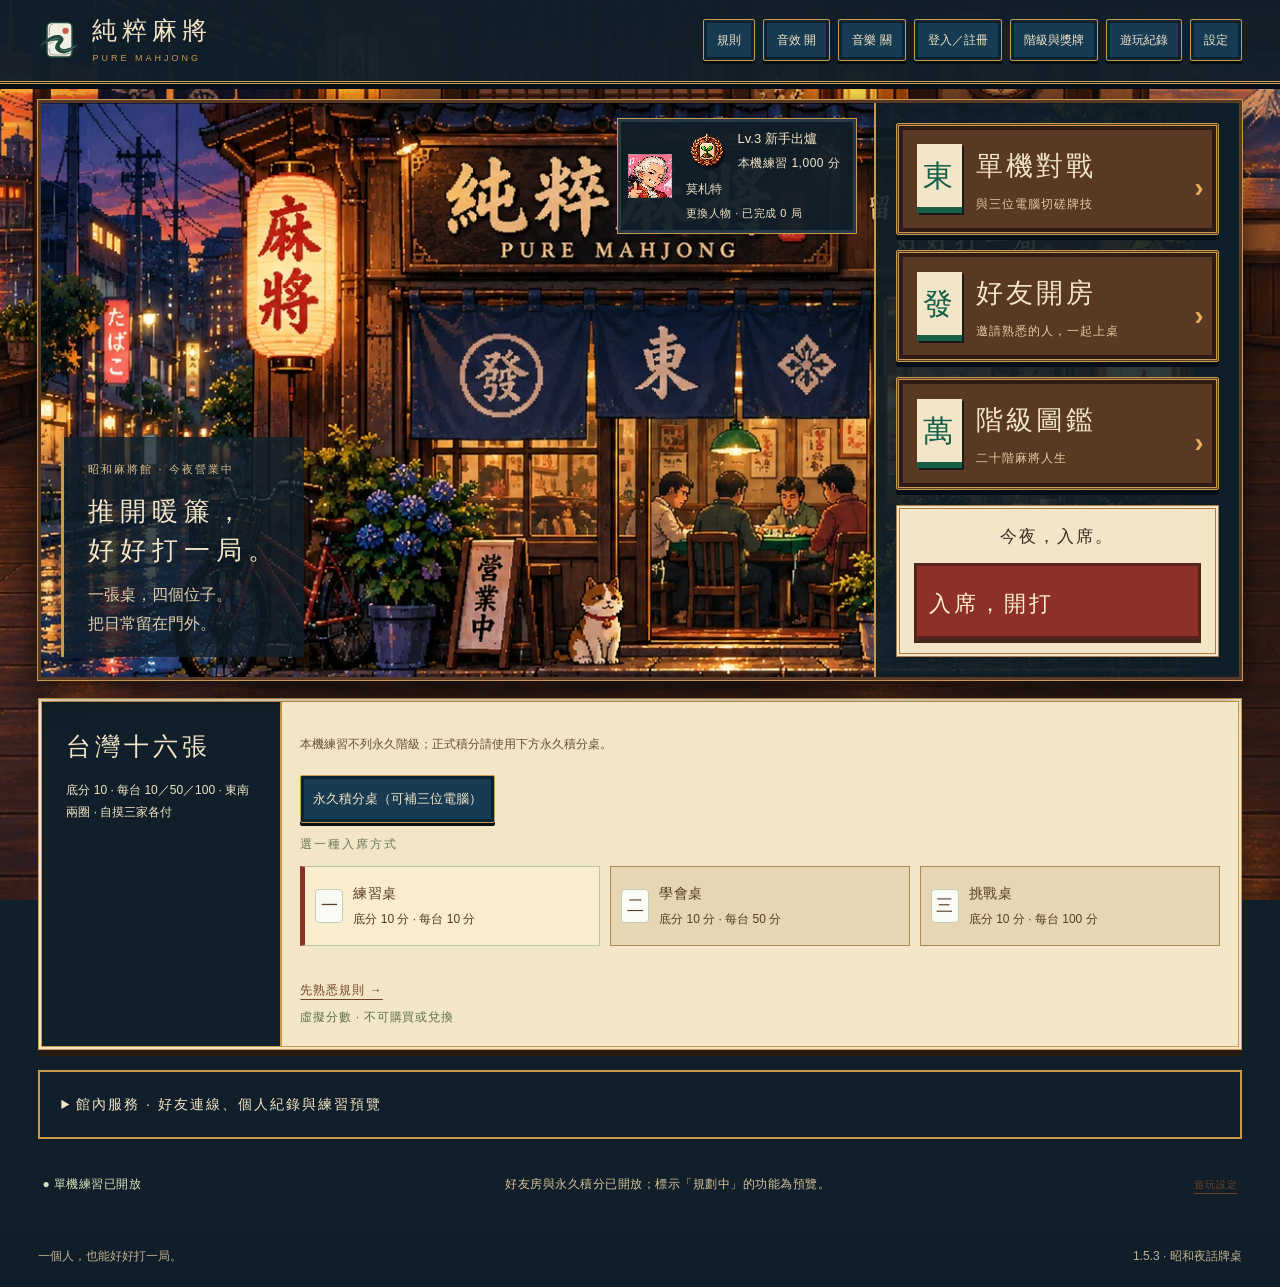
==== commit 4d5b3af6: "V1.5.3 separate seat HUD from tiles and add an empty animated Showa parlor" ====
--- a/index.html
+++ b/index.html
@@ -388,7 +388,7 @@
 
 .rank-guide-rules summary{cursor:pointer;font-size:15px;font-weight:500;padding:12px 14px;border:1px solid #c5cdbb;border-radius:8px;background:#edf0e5;line-height:1.7}
 .rank-guide-rules[open] summary{margin-bottom:12px}
-</style><link rel="stylesheet" href="assets/showa.css?v=244687afda98"><link rel="stylesheet" href="assets/table-layout.css?v=d217f3ec7de3"><link rel="stylesheet" href="assets/table-3d.css?v=f99ab2d8a7e0"><script type="module" src="assets/table-3d.js?v=760e67408ec3"></script></head><body><header><a id="brand" class="brand" role="button" tabindex="0"><svg xmlns="http://www.w3.org/2000/svg" viewBox="0 0 160 160" role="img" aria-label="純粹麻將品牌標誌"><rect x="34" y="13" width="96" height="132" rx="18" fill="#F3EEE4" stroke="#21483E" stroke-width="6"/><path d="M57 20Q43 20 43 36V63M43 112v12q0 13 14 13h51" fill="none" stroke="#21483E" stroke-width="1.6"/><circle cx="105" cy="45" r="12" fill="#C75C4B"/><path d="M5 105C35 70 72 51 91 66c19 15-10 30-8 39 3 18 45 6 72-13-23 31-59 48-80 32-21-15-2-35 3-41C57 77 26 92 5 105Z" fill="#21483E"/><g fill="none" stroke="#21483E" stroke-linecap="round"><path d="M9 96Q44 64 74 64M2 111Q29 87 51 81M16 112Q39 92 57 87M87 124q29 14 68-22M95 131q28 7 53-16" stroke-width="1.5"/><path d="M14 89Q38 68 58 64M4 119l21-20M111 135l20-9" stroke-width=".7"/></g><path d="M32 92q30-20 46-18M85 116q24 13 58-13" fill="none" stroke="#F3EEE4" stroke-width="1.2" opacity=".8"/></svg><span class="brand-wordmark"><strong>純粹麻將</strong><small>PURE MAHJONG</small></span></a><button id="rulesButton" class="quiet">規則</button><button id="sound" class="quiet" aria-pressed="false">音效 關</button><button id="music" class="quiet" aria-pressed="false">音樂 關</button><button id="accountButton" class="quiet">登入／註冊</button><button id="ranksButton" class="quiet">階級與獎牌</button><button id="profileButton" class="quiet">遊玩紀錄</button><button id="settingsButton" class="quiet">設定</button></header><main id="app"></main><p id="message" role="status" aria-live="polite"></p><footer>一個人，也能好好打一局。<span>1.5.2 · 昭和立體牌桌</span></footer><dialog id="rules"><h2>單機台灣十六張</h2><p>你控制下方手牌，三位電腦玩家操作其餘三席。電腦只看自己的手牌與公開資訊。好友房支援 1～4 位真人，空位可由房主加入電腦。</p><p>五面子一對將；最低一台。底分固定10，每台可選10、50或100，自摸三家各付，放槍單家支付。莊胡與流局連莊，東南兩圈後結束。</p><p>胡優先於碰槓，碰槓優先於吃；同張單胡，由下家起最近者優先。暗槓不破門清；只可搶補槓。花牌自動補牌。</p><p>平胡採五順、數牌將、無花的本遊戲標準；其餘台型沿用原始碼 docs/RULES.md。此為單機練習測試版。</p><p>本機單機紀錄維持瀏覽器保存。好友房的永久積分由伺服器驗證結算，含電腦補位。遊客請自行備份玩家身分，清除瀏覽器資料後需用備份恢復。</p><button id="closeRules">知道了</button></dialog><dialog id="newGame"><h2>開始新場次？</h2><p>目前場次將被新場次取代，已完成的個人紀錄會保留。</p><div class="actions"><button id="confirmNew">開始新場次</button><button id="cancelNew">繼續原場次</button></div></dialog><script>const Engine=(()=>{const RANKS=Object.freeze([
+</style><link rel="stylesheet" href="assets/showa.css?v=244687afda98"><link rel="stylesheet" href="assets/table-layout.css?v=d217f3ec7de3"><link rel="stylesheet" href="assets/table-3d.css?v=42e96ce20f19"><script type="module" src="assets/table-3d.js?v=fa5f0ea0a7ee"></script></head><body><header><a id="brand" class="brand" role="button" tabindex="0"><svg xmlns="http://www.w3.org/2000/svg" viewBox="0 0 160 160" role="img" aria-label="純粹麻將品牌標誌"><rect x="34" y="13" width="96" height="132" rx="18" fill="#F3EEE4" stroke="#21483E" stroke-width="6"/><path d="M57 20Q43 20 43 36V63M43 112v12q0 13 14 13h51" fill="none" stroke="#21483E" stroke-width="1.6"/><circle cx="105" cy="45" r="12" fill="#C75C4B"/><path d="M5 105C35 70 72 51 91 66c19 15-10 30-8 39 3 18 45 6 72-13-23 31-59 48-80 32-21-15-2-35 3-41C57 77 26 92 5 105Z" fill="#21483E"/><g fill="none" stroke="#21483E" stroke-linecap="round"><path d="M9 96Q44 64 74 64M2 111Q29 87 51 81M16 112Q39 92 57 87M87 124q29 14 68-22M95 131q28 7 53-16" stroke-width="1.5"/><path d="M14 89Q38 68 58 64M4 119l21-20M111 135l20-9" stroke-width=".7"/></g><path d="M32 92q30-20 46-18M85 116q24 13 58-13" fill="none" stroke="#F3EEE4" stroke-width="1.2" opacity=".8"/></svg><span class="brand-wordmark"><strong>純粹麻將</strong><small>PURE MAHJONG</small></span></a><button id="rulesButton" class="quiet">規則</button><button id="sound" class="quiet" aria-pressed="false">音效 關</button><button id="music" class="quiet" aria-pressed="false">音樂 關</button><button id="accountButton" class="quiet">登入／註冊</button><button id="ranksButton" class="quiet">階級與獎牌</button><button id="profileButton" class="quiet">遊玩紀錄</button><button id="settingsButton" class="quiet">設定</button></header><main id="app"></main><p id="message" role="status" aria-live="polite"></p><footer>一個人，也能好好打一局。<span>1.5.3 · 昭和夜話牌桌</span></footer><dialog id="rules"><h2>單機台灣十六張</h2><p>你控制下方手牌，三位電腦玩家操作其餘三席。電腦只看自己的手牌與公開資訊。好友房支援 1～4 位真人，空位可由房主加入電腦。</p><p>五面子一對將；最低一台。底分固定10，每台可選10、50或100，自摸三家各付，放槍單家支付。莊胡與流局連莊，東南兩圈後結束。</p><p>胡優先於碰槓，碰槓優先於吃；同張單胡，由下家起最近者優先。暗槓不破門清；只可搶補槓。花牌自動補牌。</p><p>平胡採五順、數牌將、無花的本遊戲標準；其餘台型沿用原始碼 docs/RULES.md。此為單機練習測試版。</p><p>本機單機紀錄維持瀏覽器保存。好友房的永久積分由伺服器驗證結算，含電腦補位。遊客請自行備份玩家身分，清除瀏覽器資料後需用備份恢復。</p><button id="closeRules">知道了</button></dialog><dialog id="newGame"><h2>開始新場次？</h2><p>目前場次將被新場次取代，已完成的個人紀錄會保留。</p><div class="actions"><button id="confirmNew">開始新場次</button><button id="cancelNew">繼續原場次</button></div></dialog><script>const Engine=(()=>{const RANKS=Object.freeze([
  [0,'低收入戶','🥣'],[500,'麻將負債仔','🪙'],[1000,'新手出爐','🌱'],[1500,'麻將幼幼班','🍼'],[2000,'胡牌實習生','🐣'],
  [3000,'牌桌打工仔','🧹'],[4000,'摸牌小天才','🀄'],[5500,'海底撈魚王','🐟'],[7000,'小有牌財','💰'],[9000,'麻將暴發戶','🤑'],
  [12000,'牌桌包租公','👔'],[16000,'麻將大富翁','💎'],[21000,'胡牌銀行家','🏦'],[27000,'自摸收割機','🔥'],[35000,'雀壇一方霸主','🐉'],
--- a/assets/table-3d.css
+++ b/assets/table-3d.css
@@ -67,3 +67,40 @@
 .table.immersive-table.three-loading>*{visibility:hidden!important}
 .table.immersive-table.three-loading:before{content:'立體牌桌準備中…';position:absolute;inset:15% 5%;display:grid;place-items:center;transform:none;background:#145b43;color:#f3e5c7;border:10px solid #593923;font-size:16px;z-index:20}
 @media(max-height:600px) and (orientation:landscape){.table.immersive-table.three-table .dealing-scene,.table.immersive-table.three-table .opening-scene,.table.immersive-table.three-table .dice-scene{padding:3px 8px;bottom:0;max-width:95%;gap:3px}.table.immersive-table.three-table .deal-caption,.table.immersive-table.three-table .dice-scene p{font-size:9px}.table.immersive-table.three-table .dealing-scene button{min-height:22px;font-size:9px}}
+/* Standalone 3D typography, independent of the retired flat stylesheet. */
+.table.immersive-table.three-table .identity-role,.table.immersive-table.three-table .persona-english{display:none}
+.table.immersive-table.three-table .center-label:before{content:attr(data-round);display:block;font-weight:700;color:#ffe7b5}
+/* V1.5.3: reserved seat dock. No player identity occupies the 3D tile area. */
+.table.immersive-table.three-table{--seat-dock-height:70px}
+.three-table .webgl-stage{top:var(--seat-dock-height)}
+.three-table .seat-dock{position:absolute;inset:0 0 auto;min-height:60px;display:grid;grid-template-columns:repeat(4,minmax(0,1fr));gap:10px;z-index:6;padding:3px 8px 8px;background:#101f2ae0;border-bottom:1px solid #b38a4f88}
+.three-table .seat-dock .seat-badge{position:relative!important;inset:auto!important;width:auto!important;max-width:none!important;height:56px!important;min-width:0;display:grid!important;grid-template-columns:24px 38px minmax(0,1fr);gap:8px!important;align-items:center!important;transform:none!important;margin:0!important;padding:4px 10px!important;border:2px solid #775b36;background:#142832;box-shadow:2px 3px #080f14;color:#f3e5c7}
+.three-table .seat-dock .seat-active{border-color:#e9bb63;background:#253a35;box-shadow:inset 0 -2px #a7803c,2px 3px #080f14}
+.seat-dock .seat-position{font-size:10px;writing-mode:vertical-rl;letter-spacing:3px;color:#c5a566}
+.seat-dock .identity-copy{min-width:0;display:flex;flex-direction:column;gap:2px}
+.three-table .seat-dock .player-name{font-size:12px;line-height:1.3;color:#f3e5c7;background:none;border:0;box-shadow:none;margin:0;padding:0;white-space:nowrap;overflow:hidden;text-overflow:ellipsis;text-align:left}
+.seat-dock .seat-score{display:block;color:#f3cc7f;font-size:15px;font-variant-numeric:tabular-nums;line-height:1.2;text-align:left}
+.seat-dock .life-chip,.seat-dock .identity-role,.seat-dock .persona-english{display:none}
+.seat-dock .portrait{--avatar-size:34px;width:34px;height:34px;margin:0;padding:0;overflow:hidden;border:1px solid #b48c4e;background:#172d32}
+.seat-dock .avatar-portrait{width:34px;height:34px;image-rendering:pixelated}
+@media(max-width:700px){.table.immersive-table.three-table{--seat-dock-height:106px}.three-table .seat-dock{grid-template-columns:repeat(2,minmax(0,1fr));gap:4px;padding:2px 0 6px}.three-table .seat-dock .seat-badge{height:47px!important;grid-template-columns:16px 28px minmax(0,1fr);gap:5px!important;padding:3px 5px!important}.seat-dock .seat-position{font-size:9px;letter-spacing:1px}.three-table .seat-dock .player-name{font-size:10px}.seat-dock .seat-score{font-size:13px}.seat-dock .portrait,.seat-dock .avatar-portrait{--avatar-size:26px;width:26px;height:26px}}
+@media(max-height:600px) and (orientation:landscape){.table.immersive-table.three-table{--seat-dock-height:48px}.three-table .seat-dock{grid-template-columns:repeat(4,minmax(0,1fr));gap:4px;padding:1px 0 5px}.three-table .seat-dock .seat-badge{height:41px!important;grid-template-columns:14px 25px minmax(0,1fr);gap:4px!important;padding:2px 4px!important}.seat-dock .seat-position{font-size:8px;letter-spacing:0}.three-table .seat-dock .player-name{font-size:9px}.seat-dock .seat-score{font-size:11px}.seat-dock .portrait,.seat-dock .avatar-portrait{--avatar-size:23px;width:23px;height:23px}}
+/* No people in the scene artwork. Objects animate behind every game interaction. */
+body:has(.immersive-table){isolation:isolate;background:#101f2a;background-image:none!important}
+.showa-scene{position:fixed;inset:80px 0 0;z-index:-1;overflow:hidden;pointer-events:none;user-select:none}
+.scene-artwork{position:absolute;top:0;left:50%;transform:translateX(-50%);width:max(100%,calc((100dvh - 80px)*1.5));aspect-ratio:3/2;background:url('showa-empty-parlor.webp') center top/100% 100% no-repeat;image-rendering:pixelated}
+.scene-television{position:absolute;left:84.2%;top:25.1%;width:9.2%;height:10.6%;overflow:hidden;background:#142a39;border-radius:8%;opacity:.88;animation:tv-warmth 7s steps(4,end) infinite}
+.tv-picture{width:200%;height:100%;display:block;animation:tv-pan 18s steps(24,end) infinite alternate;filter:sepia(.25)}
+.scene-television:after{content:'';position:absolute;inset:0;background:repeating-linear-gradient(0deg,transparent 0 3px,#07172455 3px 4px);opacity:.45}
+.tv-channel{position:absolute;top:8%;left:7%;font-size:clamp(4px,.6vw,10px);color:#d6d9bd;letter-spacing:1px}
+.scene-lamp-glow{position:absolute;left:47%;top:4.5%;width:6%;height:8%;background:#ffca6366;filter:blur(15px);animation:lamp-breathe 9s ease-in-out infinite;mix-blend-mode:screen}
+.scene-tassel{position:absolute;left:5.5%;top:21.5%;height:5%;width:1%;transform-origin:50% 0;animation:tassel-sway 8s ease-in-out infinite alternate;border-left:2px solid #a9532c}.scene-tassel i{position:absolute;top:65%;left:-4px;width:8px;height:12px;background:#ab6237;border-bottom:3px solid #d49a53}
+.cat-trail{position:absolute;top:59%;left:1.3%;width:15%;height:50px;--cat-track:clamp(40px,9vw,170px)}
+.parlor-cat{width:54px;height:36px;image-rendering:pixelated;animation:cat-stroll 28s linear infinite;filter:drop-shadow(0 3px 1px #120d08)}
+.cat-legs-a{animation:cat-step .65s steps(2,end) infinite}.cat-legs-b{animation:cat-step .65s steps(2,end) infinite reverse}.cat-tail{transform-origin:8px 14px;animation:cat-tail 2.7s steps(3,end) infinite alternate}
+@keyframes cat-stroll{0%,12%{transform:translateX(0) scaleX(1)}44%,52%{transform:translateX(var(--cat-track)) scaleX(1)}53%,60%{transform:translateX(var(--cat-track)) scaleX(-1)}92%,99%{transform:translateX(0) scaleX(-1)}100%{transform:translateX(0) scaleX(1)}}
+@keyframes cat-step{to{transform:translateX(2px)}}@keyframes cat-tail{to{transform:rotate(-10deg)}}
+@keyframes tv-pan{to{transform:translateX(-35%)}}@keyframes tv-warmth{0%,100%{opacity:.82}50%{opacity:.96}}@keyframes lamp-breathe{50%{opacity:.55}}@keyframes tassel-sway{to{transform:rotate(7deg)}}
+.showa-scene[data-paused=true] *{animation-play-state:paused!important}
+@media(prefers-reduced-motion:reduce){.showa-scene *{animation:none!important}}
+@media(max-width:700px){.showa-scene{inset:45px 0 0}.scene-artwork{width:max(100%,calc((100dvh - 45px)*1.5))}.cat-trail{display:none}}
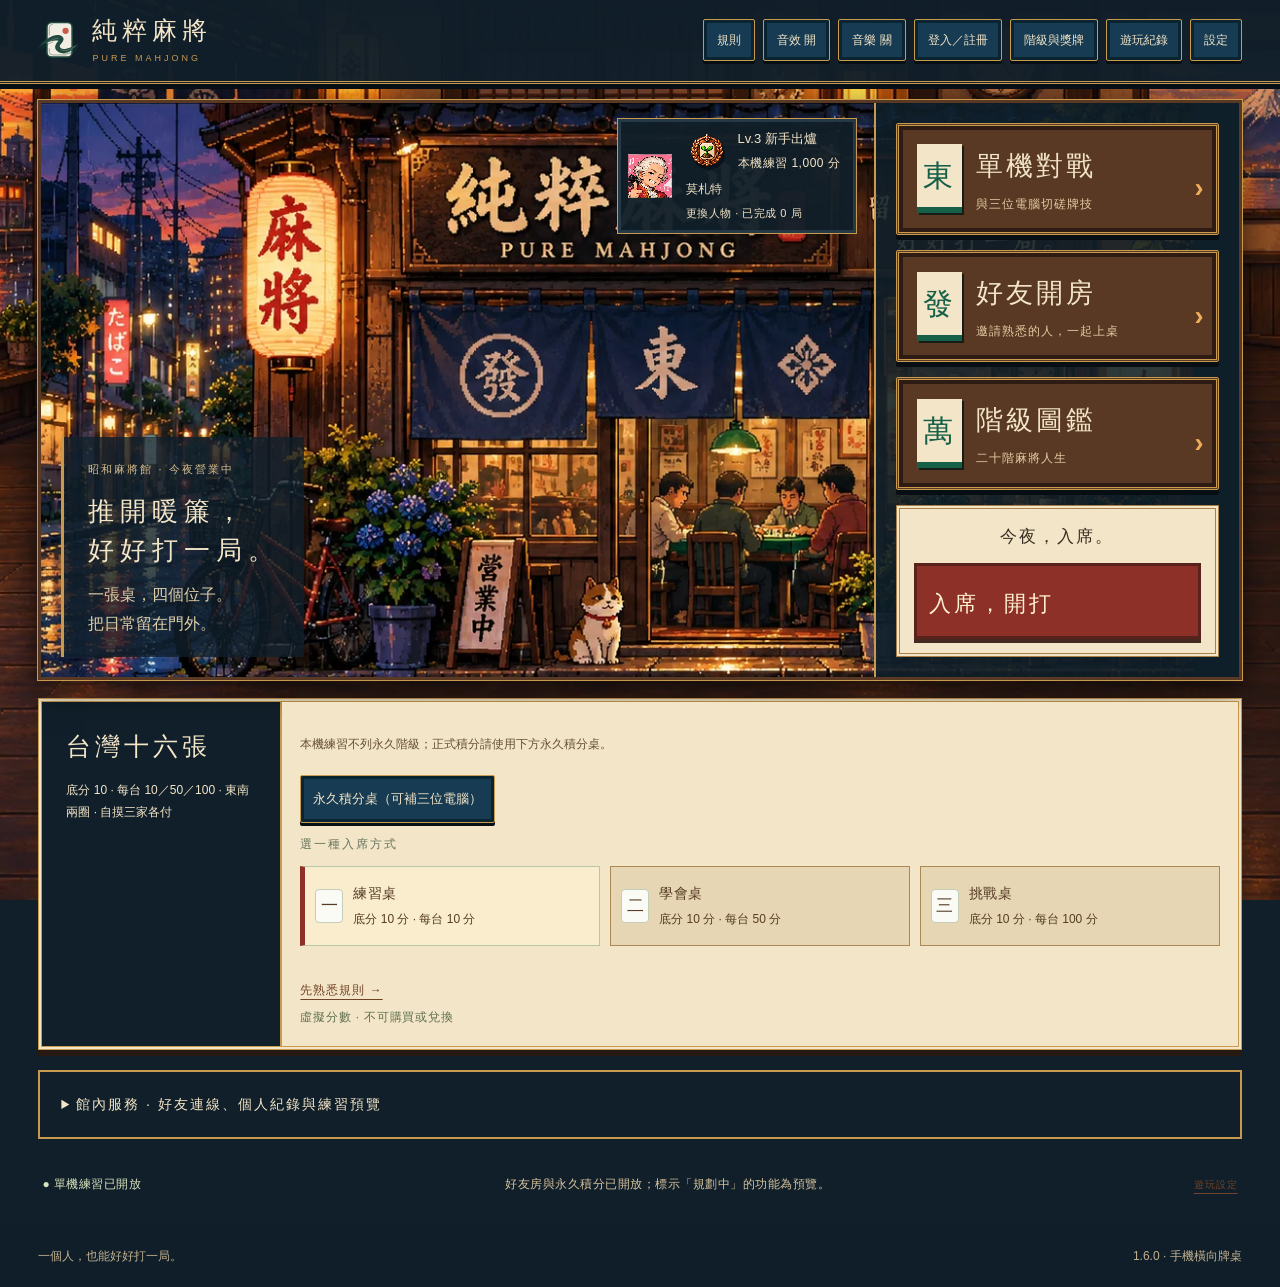
==== commit 48b19fb3: "V1.6 mobile landscape lobby, readable 3D foreground hand and contextual actions" ====
--- a/index.html
+++ b/index.html
@@ -1,4 +1,4 @@
-<!doctype html><html lang="zh-Hant"><head><meta charset="utf-8"><meta name="viewport" content="width=device-width,initial-scale=1"><meta name="mahjong-api" content="https://pure-mahjong-friends.a6668793.workers.dev"><meta name="theme-color" content="#e8e7e3"><link rel="icon" type="image/svg+xml" href="data:image/svg+xml,%3Csvg%20xmlns%3D%22http%3A%2F%2Fwww.w3.org%2F2000%2Fsvg%22%20viewBox%3D%220%200%20160%20160%22%20role%3D%22img%22%20aria-label%3D%22%E7%B4%94%E7%B2%B9%E9%BA%BB%E5%B0%87%E5%93%81%E7%89%8C%E6%A8%99%E8%AA%8C%22%3E%3Crect%20x%3D%2234%22%20y%3D%2213%22%20width%3D%2296%22%20height%3D%22132%22%20rx%3D%2218%22%20fill%3D%22%23F3EEE4%22%20stroke%3D%22%2321483E%22%20stroke-width%3D%226%22%2F%3E%3Cpath%20d%3D%22M57%2020Q43%2020%2043%2036V63M43%20112v12q0%2013%2014%2013h51%22%20fill%3D%22none%22%20stroke%3D%22%2321483E%22%20stroke-width%3D%221.6%22%2F%3E%3Ccircle%20cx%3D%22105%22%20cy%3D%2245%22%20r%3D%2212%22%20fill%3D%22%23C75C4B%22%2F%3E%3Cpath%20d%3D%22M5%20105C35%2070%2072%2051%2091%2066c19%2015-10%2030-8%2039%203%2018%2045%206%2072-13-23%2031-59%2048-80%2032-21-15-2-35%203-41C57%2077%2026%2092%205%20105Z%22%20fill%3D%22%2321483E%22%2F%3E%3Cg%20fill%3D%22none%22%20stroke%3D%22%2321483E%22%20stroke-linecap%3D%22round%22%3E%3Cpath%20d%3D%22M9%2096Q44%2064%2074%2064M2%20111Q29%2087%2051%2081M16%20112Q39%2092%2057%2087M87%20124q29%2014%2068-22M95%20131q28%207%2053-16%22%20stroke-width%3D%221.5%22%2F%3E%3Cpath%20d%3D%22M14%2089Q38%2068%2058%2064M4%20119l21-20M111%20135l20-9%22%20stroke-width%3D%22.7%22%2F%3E%3C%2Fg%3E%3Cpath%20d%3D%22M32%2092q30-20%2046-18M85%20116q24%2013%2058-13%22%20fill%3D%22none%22%20stroke%3D%22%23F3EEE4%22%20stroke-width%3D%221.2%22%20opacity%3D%22.8%22%2F%3E%3C%2Fsvg%3E"><title>純粹麻將｜留一點時間，好好打一局</title><style>:root{font-family:Arial,"Microsoft JhengHei",sans-serif;color:#f8f5ec;background:#102a23;font-synthesis:none}*{box-sizing:border-box}body{margin:0;background:radial-gradient(ellipse at 50% 50%,#1a503f 0,#102a23 75%);min-height:100vh}header,footer{display:flex;align-items:center;justify-content:space-between;padding:26px 5vw}header{border-bottom:1px solid #b9a07533}.brand{font-size:16px;letter-spacing:3px;color:inherit;text-decoration:none}.brand span{display:block;font-size:11px;letter-spacing:6px;color:#b9a075;margin-top:7px}button,input{font:inherit}button{cursor:pointer;border:1px solid #b9a075;background:#f8f5ec;color:#164b3b;padding:13px 25px;border-radius:4px;transition:transform .12s}button:hover{transform:translateY(-2px)}button:disabled{opacity:.45;cursor:default;transform:none}.quiet{background:transparent;color:#e1d7bd;border-color:#b9a07555}input{padding:14px;border-radius:4px;border:1px solid #b9a07577;background:#0c3026;color:#fff;width:100%;margin:8px 0 15px}label{font-size:13px;color:#ceceb9}main{min-height:72vh}h1{font-size:clamp(38px,6vw,76px);font-family:serif;font-weight:400;letter-spacing:10px;margin:22px 0}h2{font-family:serif;letter-spacing:4px;font-size:28px;font-weight:400}p{line-height:1.8}.eyebrow{font-size:11px;letter-spacing:5px;color:#b9a075}.home{max-width:1100px;margin:70px auto;display:grid;grid-template-columns:1.1fr 1fr;gap:80px;padding:0 35px;align-items:center}.tagline{letter-spacing:5px;color:#d8d6c9}.hero-tiles{display:flex;justify-content:center;gap:13px;margin:50px 0;transform:rotate(-8deg)}.hero-tiles svg{width:88px;filter:drop-shadow(8px 18px 9px #0007)}.panel{padding:30px;border:1px solid #b9a07544;border-radius:10px;background:#103d3188}.actions{display:flex;gap:12px;flex-wrap:wrap}.caption{color:#adbcb0;font-size:12px}.lobby{max-width:850px;margin:40px auto;padding:0 25px}.room-code{font-size:36px;letter-spacing:9px;color:#e0d1ae}.seats{display:grid;grid-template-columns:repeat(4,1fr);gap:14px;margin:30px 0}.seat{border:1px solid #b9a07544;border-radius:8px;padding:22px 12px;text-align:center;background:#103d31}.seat strong{display:block;margin:15px 0;overflow-wrap:anywhere}.wind{font:30px serif;color:#b9a075}.online{color:#9ec4a1}.offline{color:#d88d79}.table-wrap{padding:15px;max-width:1400px;margin:auto}.table-head{display:flex;justify-content:space-between;gap:15px;color:#d4d9ca;font-size:13px;margin:10px 0 18px}.table{min-height:610px;position:relative;background:radial-gradient(ellipse,#1c5d47,#164b3b);border:9px solid #103d31;outline:1px solid #b9a07555;border-radius:35px;box-shadow:0 20px 70px #0004;display:grid;grid-template-columns:135px 1fr 135px;grid-template-rows:110px 1fr 145px;gap:10px;padding:15px}.player{font-size:12px;text-align:center;align-self:center}.player.active .player-name{color:#fff;border-bottom:2px solid #b9a075}.player-name{display:inline-block;padding:5px 8px;color:#d0d9c7}.north{grid-column:2;grid-row:1}.west{grid-column:1;grid-row:2}.east{grid-column:3;grid-row:2}.south{grid-column:1/4;grid-row:3}.backs{display:flex;justify-content:center;gap:1px;margin:5px auto}.backs svg{width:18px}.west .backs,.east .backs{flex-wrap:wrap;max-width:95px}.tiles{display:flex;gap:3px;justify-content:center;flex-wrap:wrap}.tiles svg{width:25px}.hand{display:flex;gap:clamp(1px,.3vw,5px);justify-content:center;margin:14px auto 10px;max-width:100%}.tile{padding:0;background:none;border:0;min-width:0;flex:0 1 49px;filter:drop-shadow(0 4px 2px #0004)}.tile svg{display:block;width:100%}.tile.selected{transform:translateY(-12px);filter:drop-shadow(0 0 4px #d8c596)}.center{grid-column:2;grid-row:2;display:grid;grid-template-columns:1fr 1fr;gap:12px;align-content:center}.river{display:flex;flex-wrap:wrap;gap:3px;align-content:start;min-height:88px;border:1px solid #b9a07522;padding:5px;border-radius:6px}.river svg{width:25px}.center-label{grid-column:1/3;text-align:center;letter-spacing:5px;color:#b9a075;font-size:12px}.game-actions{display:flex;justify-content:center;gap:10px;flex-wrap:wrap;margin:20px 0}.game-actions button{padding:10px 20px}.result{margin:30px auto;max-width:700px}.result table{width:100%;border-collapse:collapse}.result td,.result th{text-align:left;padding:13px;border-bottom:1px solid #b9a07544}.notice{border-left:2px solid #b9a075;padding-left:14px;color:#ddcfb2}.proof{width:100%;min-height:100px;background:#0c3026;color:#d9dfcc;border:1px solid #b9a07544;font-size:11px}#message{position:fixed;bottom:20px;left:50%;transform:translateX(-50%);background:#f8f5ec;color:#164b3b;padding:10px 20px;border-radius:5px;z-index:5;max-width:90%;box-shadow:0 3px 15px #0004}#message:empty{display:none}footer{font-size:11px;color:#93a796;gap:20px}dialog{max-width:500px;background:#f8f5ec;color:#222522;border:0;border-radius:8px;padding:30px}dialog::backdrop{background:#001b15bb}button:focus-visible,input:focus-visible{outline:3px solid #d0bb85;outline-offset:3px}@media(max-width:760px){.home{grid-template-columns:1fr;gap:20px;margin:35px auto}.hero-tiles{display:none}.seats{grid-template-columns:repeat(2,1fr)}header,footer{padding:18px}.table{grid-template-columns:80px 1fr 80px;grid-template-rows:85px 1fr 125px;min-height:460px;padding:5px;gap:4px;border-width:5px;border-radius:20px}.table-wrap{padding:8px}.river svg{width:19px}.river{min-height:65px;gap:1px}.backs svg{width:12px}.tiles svg{width:18px}.table-head{font-size:11px}.game-actions{margin:12px 0}.game-actions button{padding:9px 14px}.brand{font-size:12px}.player{font-size:10px}}@media(max-height:600px) and (orientation:landscape){header{padding:10px 25px}.brand span,footer{display:none}.table{min-height:360px;grid-template-rows:65px 1fr 100px}.river{min-height:48px}.river svg{width:19px}.hand{margin-top:8px}.tile{flex-basis:38px}.table-head{margin:0 0 8px}.game-actions{margin:8px}}
+<!doctype html><html lang="zh-Hant"><head><meta charset="utf-8"><meta name="viewport" content="width=device-width,initial-scale=1,viewport-fit=cover"><meta name="mahjong-api" content="https://pure-mahjong-friends.a6668793.workers.dev"><meta name="theme-color" content="#e8e7e3"><link rel="icon" type="image/svg+xml" href="data:image/svg+xml,%3Csvg%20xmlns%3D%22http%3A%2F%2Fwww.w3.org%2F2000%2Fsvg%22%20viewBox%3D%220%200%20160%20160%22%20role%3D%22img%22%20aria-label%3D%22%E7%B4%94%E7%B2%B9%E9%BA%BB%E5%B0%87%E5%93%81%E7%89%8C%E6%A8%99%E8%AA%8C%22%3E%3Crect%20x%3D%2234%22%20y%3D%2213%22%20width%3D%2296%22%20height%3D%22132%22%20rx%3D%2218%22%20fill%3D%22%23F3EEE4%22%20stroke%3D%22%2321483E%22%20stroke-width%3D%226%22%2F%3E%3Cpath%20d%3D%22M57%2020Q43%2020%2043%2036V63M43%20112v12q0%2013%2014%2013h51%22%20fill%3D%22none%22%20stroke%3D%22%2321483E%22%20stroke-width%3D%221.6%22%2F%3E%3Ccircle%20cx%3D%22105%22%20cy%3D%2245%22%20r%3D%2212%22%20fill%3D%22%23C75C4B%22%2F%3E%3Cpath%20d%3D%22M5%20105C35%2070%2072%2051%2091%2066c19%2015-10%2030-8%2039%203%2018%2045%206%2072-13-23%2031-59%2048-80%2032-21-15-2-35%203-41C57%2077%2026%2092%205%20105Z%22%20fill%3D%22%2321483E%22%2F%3E%3Cg%20fill%3D%22none%22%20stroke%3D%22%2321483E%22%20stroke-linecap%3D%22round%22%3E%3Cpath%20d%3D%22M9%2096Q44%2064%2074%2064M2%20111Q29%2087%2051%2081M16%20112Q39%2092%2057%2087M87%20124q29%2014%2068-22M95%20131q28%207%2053-16%22%20stroke-width%3D%221.5%22%2F%3E%3Cpath%20d%3D%22M14%2089Q38%2068%2058%2064M4%20119l21-20M111%20135l20-9%22%20stroke-width%3D%22.7%22%2F%3E%3C%2Fg%3E%3Cpath%20d%3D%22M32%2092q30-20%2046-18M85%20116q24%2013%2058-13%22%20fill%3D%22none%22%20stroke%3D%22%23F3EEE4%22%20stroke-width%3D%221.2%22%20opacity%3D%22.8%22%2F%3E%3C%2Fsvg%3E"><title>純粹麻將｜留一點時間，好好打一局</title><style>:root{font-family:Arial,"Microsoft JhengHei",sans-serif;color:#f8f5ec;background:#102a23;font-synthesis:none}*{box-sizing:border-box}body{margin:0;background:radial-gradient(ellipse at 50% 50%,#1a503f 0,#102a23 75%);min-height:100vh}header,footer{display:flex;align-items:center;justify-content:space-between;padding:26px 5vw}header{border-bottom:1px solid #b9a07533}.brand{font-size:16px;letter-spacing:3px;color:inherit;text-decoration:none}.brand span{display:block;font-size:11px;letter-spacing:6px;color:#b9a075;margin-top:7px}button,input{font:inherit}button{cursor:pointer;border:1px solid #b9a075;background:#f8f5ec;color:#164b3b;padding:13px 25px;border-radius:4px;transition:transform .12s}button:hover{transform:translateY(-2px)}button:disabled{opacity:.45;cursor:default;transform:none}.quiet{background:transparent;color:#e1d7bd;border-color:#b9a07555}input{padding:14px;border-radius:4px;border:1px solid #b9a07577;background:#0c3026;color:#fff;width:100%;margin:8px 0 15px}label{font-size:13px;color:#ceceb9}main{min-height:72vh}h1{font-size:clamp(38px,6vw,76px);font-family:serif;font-weight:400;letter-spacing:10px;margin:22px 0}h2{font-family:serif;letter-spacing:4px;font-size:28px;font-weight:400}p{line-height:1.8}.eyebrow{font-size:11px;letter-spacing:5px;color:#b9a075}.home{max-width:1100px;margin:70px auto;display:grid;grid-template-columns:1.1fr 1fr;gap:80px;padding:0 35px;align-items:center}.tagline{letter-spacing:5px;color:#d8d6c9}.hero-tiles{display:flex;justify-content:center;gap:13px;margin:50px 0;transform:rotate(-8deg)}.hero-tiles svg{width:88px;filter:drop-shadow(8px 18px 9px #0007)}.panel{padding:30px;border:1px solid #b9a07544;border-radius:10px;background:#103d3188}.actions{display:flex;gap:12px;flex-wrap:wrap}.caption{color:#adbcb0;font-size:12px}.lobby{max-width:850px;margin:40px auto;padding:0 25px}.room-code{font-size:36px;letter-spacing:9px;color:#e0d1ae}.seats{display:grid;grid-template-columns:repeat(4,1fr);gap:14px;margin:30px 0}.seat{border:1px solid #b9a07544;border-radius:8px;padding:22px 12px;text-align:center;background:#103d31}.seat strong{display:block;margin:15px 0;overflow-wrap:anywhere}.wind{font:30px serif;color:#b9a075}.online{color:#9ec4a1}.offline{color:#d88d79}.table-wrap{padding:15px;max-width:1400px;margin:auto}.table-head{display:flex;justify-content:space-between;gap:15px;color:#d4d9ca;font-size:13px;margin:10px 0 18px}.table{min-height:610px;position:relative;background:radial-gradient(ellipse,#1c5d47,#164b3b);border:9px solid #103d31;outline:1px solid #b9a07555;border-radius:35px;box-shadow:0 20px 70px #0004;display:grid;grid-template-columns:135px 1fr 135px;grid-template-rows:110px 1fr 145px;gap:10px;padding:15px}.player{font-size:12px;text-align:center;align-self:center}.player.active .player-name{color:#fff;border-bottom:2px solid #b9a075}.player-name{display:inline-block;padding:5px 8px;color:#d0d9c7}.north{grid-column:2;grid-row:1}.west{grid-column:1;grid-row:2}.east{grid-column:3;grid-row:2}.south{grid-column:1/4;grid-row:3}.backs{display:flex;justify-content:center;gap:1px;margin:5px auto}.backs svg{width:18px}.west .backs,.east .backs{flex-wrap:wrap;max-width:95px}.tiles{display:flex;gap:3px;justify-content:center;flex-wrap:wrap}.tiles svg{width:25px}.hand{display:flex;gap:clamp(1px,.3vw,5px);justify-content:center;margin:14px auto 10px;max-width:100%}.tile{padding:0;background:none;border:0;min-width:0;flex:0 1 49px;filter:drop-shadow(0 4px 2px #0004)}.tile svg{display:block;width:100%}.tile.selected{transform:translateY(-12px);filter:drop-shadow(0 0 4px #d8c596)}.center{grid-column:2;grid-row:2;display:grid;grid-template-columns:1fr 1fr;gap:12px;align-content:center}.river{display:flex;flex-wrap:wrap;gap:3px;align-content:start;min-height:88px;border:1px solid #b9a07522;padding:5px;border-radius:6px}.river svg{width:25px}.center-label{grid-column:1/3;text-align:center;letter-spacing:5px;color:#b9a075;font-size:12px}.game-actions{display:flex;justify-content:center;gap:10px;flex-wrap:wrap;margin:20px 0}.game-actions button{padding:10px 20px}.result{margin:30px auto;max-width:700px}.result table{width:100%;border-collapse:collapse}.result td,.result th{text-align:left;padding:13px;border-bottom:1px solid #b9a07544}.notice{border-left:2px solid #b9a075;padding-left:14px;color:#ddcfb2}.proof{width:100%;min-height:100px;background:#0c3026;color:#d9dfcc;border:1px solid #b9a07544;font-size:11px}#message{position:fixed;bottom:20px;left:50%;transform:translateX(-50%);background:#f8f5ec;color:#164b3b;padding:10px 20px;border-radius:5px;z-index:5;max-width:90%;box-shadow:0 3px 15px #0004}#message:empty{display:none}footer{font-size:11px;color:#93a796;gap:20px}dialog{max-width:500px;background:#f8f5ec;color:#222522;border:0;border-radius:8px;padding:30px}dialog::backdrop{background:#001b15bb}button:focus-visible,input:focus-visible{outline:3px solid #d0bb85;outline-offset:3px}@media(max-width:760px){.home{grid-template-columns:1fr;gap:20px;margin:35px auto}.hero-tiles{display:none}.seats{grid-template-columns:repeat(2,1fr)}header,footer{padding:18px}.table{grid-template-columns:80px 1fr 80px;grid-template-rows:85px 1fr 125px;min-height:460px;padding:5px;gap:4px;border-width:5px;border-radius:20px}.table-wrap{padding:8px}.river svg{width:19px}.river{min-height:65px;gap:1px}.backs svg{width:12px}.tiles svg{width:18px}.table-head{font-size:11px}.game-actions{margin:12px 0}.game-actions button{padding:9px 14px}.brand{font-size:12px}.player{font-size:10px}}@media(max-height:600px) and (orientation:landscape){header{padding:10px 25px}.brand span,footer{display:none}.table{min-height:360px;grid-template-rows:65px 1fr 100px}.river{min-height:48px}.river svg{width:19px}.hand{margin-top:8px}.tile{flex-basis:38px}.table-head{margin:0 0 8px}.game-actions{margin:8px}}
 .profile-dialog{width:min(640px,94vw);max-width:640px;background:#103d31;color:#f8f5ec;max-height:90vh}.profile-stats{display:grid;grid-template-columns:repeat(3,1fr);gap:12px;margin:22px 0}.profile-stats>div{border:1px solid #b9a07544;border-radius:6px;padding:16px;text-align:center}.profile-stats strong{display:block;font-size:27px;color:#e0d1ae}.profile-stats span{font-size:12px;color:#adbcb0}.profile-history{max-height:220px;overflow:auto;margin:24px 0;font-size:12px}.profile-history p{border-bottom:1px solid #b9a07522;padding-bottom:10px}.form-error{color:#ffbaaa;font-size:13px}.account-form .actions button{flex-grow:1}header{gap:12px}header .brand{margin-right:auto}header button{padding:10px 15px}[hidden]{display:none!important}
 
 .solo-hint{text-align:center;font-size:12px;color:#b3c2b4}.river-label{display:block;flex-basis:100%;font-size:9px;color:#b9a075}.meld{display:inline-flex;gap:2px;margin-right:8px}.meld svg{width:25px}.result-hand{display:flex;flex-wrap:wrap;gap:4px;margin:20px 0}.result-hand svg{width:38px}.result .actions{margin:25px 0}#brand{cursor:pointer}.profile-dialog button{font-size:13px}.table-head .actions{gap:6px}.table-head button{font-size:11px;padding:8px 10px}@media(max-width:500px){.table{grid-template-columns:52px 1fr 52px}.hand{overflow-x:auto;justify-content:flex-start;min-height:65px;padding-top:12px}.tile{flex:0 0 33px}.river svg{width:17px}.table-head{flex-wrap:wrap}.player-name{padding:3px}.tiles svg,.meld svg{width:15px}header{flex-wrap:wrap}.brand{flex-basis:100%}.profile-stats{grid-template-columns:repeat(2,1fr)}}
@@ -388,7 +388,7 @@
 
 .rank-guide-rules summary{cursor:pointer;font-size:15px;font-weight:500;padding:12px 14px;border:1px solid #c5cdbb;border-radius:8px;background:#edf0e5;line-height:1.7}
 .rank-guide-rules[open] summary{margin-bottom:12px}
-</style><link rel="stylesheet" href="assets/showa.css?v=244687afda98"><link rel="stylesheet" href="assets/table-layout.css?v=d217f3ec7de3"><link rel="stylesheet" href="assets/table-3d.css?v=42e96ce20f19"><script type="module" src="assets/table-3d.js?v=fa5f0ea0a7ee"></script></head><body><header><a id="brand" class="brand" role="button" tabindex="0"><svg xmlns="http://www.w3.org/2000/svg" viewBox="0 0 160 160" role="img" aria-label="純粹麻將品牌標誌"><rect x="34" y="13" width="96" height="132" rx="18" fill="#F3EEE4" stroke="#21483E" stroke-width="6"/><path d="M57 20Q43 20 43 36V63M43 112v12q0 13 14 13h51" fill="none" stroke="#21483E" stroke-width="1.6"/><circle cx="105" cy="45" r="12" fill="#C75C4B"/><path d="M5 105C35 70 72 51 91 66c19 15-10 30-8 39 3 18 45 6 72-13-23 31-59 48-80 32-21-15-2-35 3-41C57 77 26 92 5 105Z" fill="#21483E"/><g fill="none" stroke="#21483E" stroke-linecap="round"><path d="M9 96Q44 64 74 64M2 111Q29 87 51 81M16 112Q39 92 57 87M87 124q29 14 68-22M95 131q28 7 53-16" stroke-width="1.5"/><path d="M14 89Q38 68 58 64M4 119l21-20M111 135l20-9" stroke-width=".7"/></g><path d="M32 92q30-20 46-18M85 116q24 13 58-13" fill="none" stroke="#F3EEE4" stroke-width="1.2" opacity=".8"/></svg><span class="brand-wordmark"><strong>純粹麻將</strong><small>PURE MAHJONG</small></span></a><button id="rulesButton" class="quiet">規則</button><button id="sound" class="quiet" aria-pressed="false">音效 關</button><button id="music" class="quiet" aria-pressed="false">音樂 關</button><button id="accountButton" class="quiet">登入／註冊</button><button id="ranksButton" class="quiet">階級與獎牌</button><button id="profileButton" class="quiet">遊玩紀錄</button><button id="settingsButton" class="quiet">設定</button></header><main id="app"></main><p id="message" role="status" aria-live="polite"></p><footer>一個人，也能好好打一局。<span>1.5.3 · 昭和夜話牌桌</span></footer><dialog id="rules"><h2>單機台灣十六張</h2><p>你控制下方手牌，三位電腦玩家操作其餘三席。電腦只看自己的手牌與公開資訊。好友房支援 1～4 位真人，空位可由房主加入電腦。</p><p>五面子一對將；最低一台。底分固定10，每台可選10、50或100，自摸三家各付，放槍單家支付。莊胡與流局連莊，東南兩圈後結束。</p><p>胡優先於碰槓，碰槓優先於吃；同張單胡，由下家起最近者優先。暗槓不破門清；只可搶補槓。花牌自動補牌。</p><p>平胡採五順、數牌將、無花的本遊戲標準；其餘台型沿用原始碼 docs/RULES.md。此為單機練習測試版。</p><p>本機單機紀錄維持瀏覽器保存。好友房的永久積分由伺服器驗證結算，含電腦補位。遊客請自行備份玩家身分，清除瀏覽器資料後需用備份恢復。</p><button id="closeRules">知道了</button></dialog><dialog id="newGame"><h2>開始新場次？</h2><p>目前場次將被新場次取代，已完成的個人紀錄會保留。</p><div class="actions"><button id="confirmNew">開始新場次</button><button id="cancelNew">繼續原場次</button></div></dialog><script>const Engine=(()=>{const RANKS=Object.freeze([
+</style><link rel="stylesheet" href="assets/showa.css?v=244687afda98"><link rel="stylesheet" href="assets/table-layout.css?v=d217f3ec7de3"><link rel="stylesheet" href="assets/table-3d.css?v=029f315f1e43"><script type="module" src="assets/table-3d.js?v=a37fff460556"></script><link rel="stylesheet" href="assets/mobile.css?v=30cf2cd39a8c"></head><body><header><a id="brand" class="brand" role="button" tabindex="0"><svg xmlns="http://www.w3.org/2000/svg" viewBox="0 0 160 160" role="img" aria-label="純粹麻將品牌標誌"><rect x="34" y="13" width="96" height="132" rx="18" fill="#F3EEE4" stroke="#21483E" stroke-width="6"/><path d="M57 20Q43 20 43 36V63M43 112v12q0 13 14 13h51" fill="none" stroke="#21483E" stroke-width="1.6"/><circle cx="105" cy="45" r="12" fill="#C75C4B"/><path d="M5 105C35 70 72 51 91 66c19 15-10 30-8 39 3 18 45 6 72-13-23 31-59 48-80 32-21-15-2-35 3-41C57 77 26 92 5 105Z" fill="#21483E"/><g fill="none" stroke="#21483E" stroke-linecap="round"><path d="M9 96Q44 64 74 64M2 111Q29 87 51 81M16 112Q39 92 57 87M87 124q29 14 68-22M95 131q28 7 53-16" stroke-width="1.5"/><path d="M14 89Q38 68 58 64M4 119l21-20M111 135l20-9" stroke-width=".7"/></g><path d="M32 92q30-20 46-18M85 116q24 13 58-13" fill="none" stroke="#F3EEE4" stroke-width="1.2" opacity=".8"/></svg><span class="brand-wordmark"><strong>純粹麻將</strong><small>PURE MAHJONG</small></span></a><button id="rulesButton" class="quiet">規則</button><button id="sound" class="quiet" aria-pressed="false">音效 關</button><button id="music" class="quiet" aria-pressed="false">音樂 關</button><button id="accountButton" class="quiet">登入／註冊</button><button id="ranksButton" class="quiet">階級與獎牌</button><button id="profileButton" class="quiet">遊玩紀錄</button><button id="settingsButton" class="quiet">設定</button></header><main id="app"></main><p id="message" role="status" aria-live="polite"></p><footer>一個人，也能好好打一局。<span>1.6.0 · 手機橫向牌桌</span></footer><dialog id="rules"><h2>單機台灣十六張</h2><p>你控制下方手牌，三位電腦玩家操作其餘三席。電腦只看自己的手牌與公開資訊。好友房支援 1～4 位真人，空位可由房主加入電腦。</p><p>五面子一對將；最低一台。底分固定10，每台可選10、50或100，自摸三家各付，放槍單家支付。莊胡與流局連莊，東南兩圈後結束。</p><p>胡優先於碰槓，碰槓優先於吃；同張單胡，由下家起最近者優先。暗槓不破門清；只可搶補槓。花牌自動補牌。</p><p>平胡採五順、數牌將、無花的本遊戲標準；其餘台型沿用原始碼 docs/RULES.md。此為單機練習測試版。</p><p>本機單機紀錄維持瀏覽器保存。好友房的永久積分由伺服器驗證結算，含電腦補位。遊客請自行備份玩家身分，清除瀏覽器資料後需用備份恢復。</p><button id="closeRules">知道了</button></dialog><dialog id="newGame"><h2>開始新場次？</h2><p>目前場次將被新場次取代，已完成的個人紀錄會保留。</p><div class="actions"><button id="confirmNew">開始新場次</button><button id="cancelNew">繼續原場次</button></div></dialog><script>const Engine=(()=>{const RANKS=Object.freeze([
  [0,'低收入戶','🥣'],[500,'麻將負債仔','🪙'],[1000,'新手出爐','🌱'],[1500,'麻將幼幼班','🍼'],[2000,'胡牌實習生','🐣'],
  [3000,'牌桌打工仔','🧹'],[4000,'摸牌小天才','🀄'],[5500,'海底撈魚王','🐟'],[7000,'小有牌財','💰'],[9000,'麻將暴發戶','🤑'],
  [12000,'牌桌包租公','👔'],[16000,'麻將大富翁','💎'],[21000,'胡牌銀行家','🏦'],[27000,'自摸收割機','🔥'],[35000,'雀壇一方霸主','🐉'],
@@ -808,12 +808,11 @@
 return {RANKS,rankFor,rankProgress,rankChange,rankBadgeSVG,showRankGuide,LifeClient,rankChip,lifeProfilePanel,lifeSettlementPanel,showLifeBoard,showAccountDialog,ClaimAnnouncer,publicClaims,publicSounds,TableAudio,RoomVoice,rollOpening,settlementDetails,AVATARS,getAvatar,validAvatar,opponentAvatars,avatarPortrait,avatarPicker,brandMark,Game,svg,label,chooseAction,localShuffle,GuestProfiles,wallLayout,drawPresentation,handLayout};})();
 function showaTableActions(actions){
  const original=[...actions.querySelectorAll('button')];
- for(const [types,text]of [[['discard'],'出牌'],[['chi'],'吃'],[['pong'],'碰'],[['kong','closedKong','addedKong'],'槓'],[['win'],'胡'],[['pass'],'過']]){
-  const available=original.filter(b=>types.includes(b.dataset.action));
-  if(available.length){for(const b of available){if(b.dataset.action==='discard'&&b.disabled&&/選|打出/.test(b.textContent)){b.setAttribute('aria-label',b.textContent);b.title=b.textContent;b.textContent='出牌'}actions.append(b)}}
-  else{const b=document.createElement('button');b.type='button';b.textContent=text;b.dataset.action=types[0];b.disabled=true;b.setAttribute('aria-label',text+'（目前不可用）');b.title='目前沒有可用的'+text+'操作';actions.append(b)}
+ for(const types of [['discard'],['chi'],['pong'],['kong','closedKong','addedKong'],['win'],['pass']]){
+  for(const button of original.filter(b=>types.includes(b.dataset.action)))actions.append(button);
  }
- const waiting=actions.querySelector('p,.caption');if(waiting){waiting.classList.add('table-waiting');actions.append(waiting)}
+ actions.setAttribute('aria-label','目前可用的牌局操作');actions.setAttribute('aria-live','polite');
+ const waiting=actions.querySelector('p,.caption');if(waiting)waiting.classList.add('table-waiting');
 }
 
 function showaPerspectiveRiver(container,discards,localSeat,nameAt,makeTile){
--- a/assets/table-3d.css
+++ b/assets/table-3d.css
@@ -81,9 +81,9 @@
 .three-table .seat-dock .player-name{font-size:12px;line-height:1.3;color:#f3e5c7;background:none;border:0;box-shadow:none;margin:0;padding:0;white-space:nowrap;overflow:hidden;text-overflow:ellipsis;text-align:left}
 .seat-dock .seat-score{display:block;color:#f3cc7f;font-size:15px;font-variant-numeric:tabular-nums;line-height:1.2;text-align:left}
 .seat-dock .life-chip,.seat-dock .identity-role,.seat-dock .persona-english{display:none}
-.seat-dock .portrait{--avatar-size:34px;width:34px;height:34px;margin:0;padding:0;overflow:hidden;border:1px solid #b48c4e;background:#172d32}
+.seat-dock .portrait{--avatar-size:34px;width:34px;height:34px;margin:0;padding:0;overflow:hidden;border:1px solid #b48c4e;background-color:#172d32}
 .seat-dock .avatar-portrait{width:34px;height:34px;image-rendering:pixelated}
-@media(max-width:700px){.table.immersive-table.three-table{--seat-dock-height:106px}.three-table .seat-dock{grid-template-columns:repeat(2,minmax(0,1fr));gap:4px;padding:2px 0 6px}.three-table .seat-dock .seat-badge{height:47px!important;grid-template-columns:16px 28px minmax(0,1fr);gap:5px!important;padding:3px 5px!important}.seat-dock .seat-position{font-size:9px;letter-spacing:1px}.three-table .seat-dock .player-name{font-size:10px}.seat-dock .seat-score{font-size:13px}.seat-dock .portrait,.seat-dock .avatar-portrait{--avatar-size:26px;width:26px;height:26px}}
+@media(max-width:700px){.table.immersive-table.three-table{--seat-dock-height:110px}.three-table .seat-dock{grid-template-columns:repeat(2,minmax(0,1fr));gap:4px;padding:2px 0 6px}.three-table .seat-dock .seat-badge{height:47px!important;grid-template-columns:16px 28px minmax(0,1fr);gap:5px!important;padding:3px 5px!important}.seat-dock .seat-position{font-size:9px;letter-spacing:1px}.three-table .seat-dock .player-name{font-size:10px}.seat-dock .seat-score{font-size:13px}.seat-dock .portrait,.seat-dock .avatar-portrait{--avatar-size:26px;width:26px;height:26px}}
 @media(max-height:600px) and (orientation:landscape){.table.immersive-table.three-table{--seat-dock-height:48px}.three-table .seat-dock{grid-template-columns:repeat(4,minmax(0,1fr));gap:4px;padding:1px 0 5px}.three-table .seat-dock .seat-badge{height:41px!important;grid-template-columns:14px 25px minmax(0,1fr);gap:4px!important;padding:2px 4px!important}.seat-dock .seat-position{font-size:8px;letter-spacing:0}.three-table .seat-dock .player-name{font-size:9px}.seat-dock .seat-score{font-size:11px}.seat-dock .portrait,.seat-dock .avatar-portrait{--avatar-size:23px;width:23px;height:23px}}
 /* No people in the scene artwork. Objects animate behind every game interaction. */
 body:has(.immersive-table){isolation:isolate;background:#101f2a;background-image:none!important}
@@ -104,3 +104,4 @@
 .showa-scene[data-paused=true] *{animation-play-state:paused!important}
 @media(prefers-reduced-motion:reduce){.showa-scene *{animation:none!important}}
 @media(max-width:700px){.showa-scene{inset:45px 0 0}.scene-artwork{width:max(100%,calc((100dvh - 45px)*1.5))}.cat-trail{display:none}}
+.three-table .seat-dock{min-height:0}
--- a/assets/mobile.css
+++ b/assets/mobile.css
@@ -0,0 +1,67 @@
+/* V1.6 — actions appear only when legal, on every device. */
+.table-wrap:has(.immersive-table) .game-actions button:disabled{display:none!important}
+.table-wrap:has(.immersive-table) .game-actions:not(:has(button:not(:disabled))){display:none!important}
+.table-wrap:has(.immersive-table) .game-actions .table-waiting{display:none}
+.table-wrap:has(.immersive-table) .game-actions{display:flex;flex-wrap:wrap;gap:8px;padding:5px 8px;min-height:0;justify-content:center}
+.table-wrap:has(.immersive-table) .game-actions button{flex:0 1 auto;min-width:110px;min-height:44px;font-size:17px;white-space:normal;letter-spacing:1px}
+button{touch-action:manipulation}
+/* Mobile lobby and paper dialogs. All original entry points remain available. */
+@media(max-width:700px),(max-width:1100px) and (max-height:600px) and (orientation:landscape){
+ header,body:has(.three-table)>header{display:flex;flex-wrap:nowrap;align-items:center;gap:5px;padding:4px max(6px,env(safe-area-inset-right)) 4px max(6px,env(safe-area-inset-left));overflow-x:auto;scrollbar-width:none}
+ header .brand{flex:0 0 30px;min-width:30px;margin:0}header .brand>svg{width:28px;height:30px}header .brand-wordmark{display:none}
+ header>button{flex:0 0 auto;white-space:nowrap;min-height:32px;font-size:11px;padding:5px 8px}
+ .dashboard{padding:10px max(8px,env(safe-area-inset-left));margin:0 auto;max-width:100%}
+ .dashboard-intro{display:flex!important;align-items:center;justify-content:flex-end;margin:0 0 8px;gap:4px;min-height:36px}
+ .dashboard-intro>div:first-child{display:none}
+ .dashboard .guest-card{position:static!important;display:flex;align-items:center;width:auto;max-width:100%;min-height:36px;margin:0;padding:4px 8px;gap:8px}
+ .guest-card .home-rank,.guest-card .guest-arrow,.guest-card .persona-english{display:none}
+ .guest-card .portrait{--avatar-size:28px}.guest-card>span>strong{font-size:12px;line-height:1.3}.guest-card>span>small{font-size:10px}
+ .showa-welcome{grid-template-columns:1fr;min-height:0;max-width:100%;margin-bottom:14px;background-size:cover;background-position:center top}
+ .showa-welcome-copy{min-height:170px;padding:14px 16px;width:100%;max-width:100%;display:flex;flex-direction:column;justify-content:flex-end;background:#101f2a55}
+ .showa-welcome-copy h2{font-size:23px;line-height:1.35;letter-spacing:3px;margin:6px 0}.showa-welcome-copy p{font-size:11px}.showa-welcome-copy .eyebrow{font-size:10px}
+ .showa-menu{display:grid;grid-template-columns:repeat(2,minmax(0,1fr));gap:8px;padding:10px;border-left:0;border-top:2px solid #a78045;align-content:start}
+ .showa-sign{display:grid;grid-template-columns:28px minmax(0,1fr);min-height:66px;padding:7px;gap:2px 7px;font-size:16px;letter-spacing:1px;max-width:100%}
+ .showa-sign small{font-size:9px;line-height:1.4;letter-spacing:0}.showa-sign-tile{font-size:21px;padding:1px 4px;border-bottom-width:3px}.showa-sign-arrow{display:none}
+ .showa-sign:nth-child(3){grid-column:1/-1;min-height:45px;grid-template-columns:28px 1fr 1fr}.showa-sign:nth-child(3) small{grid-column:3}
+ .showa-start-panel{grid-column:1/-1;padding:8px;border-width:2px}.showa-start-panel h2{display:none}.showa-start-panel .start-card{min-height:46px;padding:7px 12px;width:100%;font-size:16px}.showa-start-panel .start-card strong{font-size:18px}.showa-start-panel .start-card small,.showa-start-panel .start-card .start-art,.showa-start-panel .start-card .start-arrow{display:none}
+ .showa-game-info{display:block;padding:10px;max-width:100%}.showa-info-heading{padding:8px}.showa-info-heading h2{font-size:18px;letter-spacing:2px}.showa-info-heading p{font-size:11px}.showa-game-info .panel-01{padding:8px}.mode-row{min-height:52px;padding:7px 9px;margin:6px 0}.mode-row strong{font-size:14px}.mode-row small{font-size:10px}.mode-status{font-size:10px}.life-practice-note{font-size:10px}.dashboard-bottom{flex-wrap:wrap;gap:7px;font-size:10px}.dashboard-bottom button{font-size:11px;min-height:36px}
+ dialog{width:min(680px,calc(100vw - 20px));max-height:calc(100dvh - 16px);padding:12px;max-width:calc(100vw - 16px)}dialog h2{font-size:22px;letter-spacing:2px}.setting-row{gap:10px}.avatar-grid{grid-template-columns:repeat(auto-fit,minmax(90px,1fr))}
+ .network-entry,.lobby{margin:12px auto;padding:16px;max-width:calc(100vw - 16px)}.network-seats{gap:8px;padding:12px;border-width:5px}.network-seat{padding:10px;min-height:90px}
+ .rank-medal-grid{grid-template-columns:repeat(4,minmax(0,1fr));gap:8px;padding:6px}.rank-medal-card .life-badge{width:min(100%,90px)}.rank-medal-card strong{font-size:11px}.rank-medal-card small{font-size:9px;letter-spacing:0}
+ footer{padding:10px;font-size:10px;gap:8px;flex-wrap:wrap}
+}
+/* Landscape lobby: all primary entrances fit the first phone screen. */
+@media(max-width:1100px) and (max-height:600px) and (orientation:landscape){
+ :root{--mobile-header:calc(38px + env(safe-area-inset-top))}
+ header,body:has(.three-table)>header{height:var(--mobile-header);min-height:var(--mobile-header);padding-top:calc(2px + env(safe-area-inset-top));padding-bottom:2px;border-bottom-width:2px;gap:6px}
+ header>button,body:has(.three-table)>header>button{font-size:10px;min-height:30px;padding:3px 8px}
+ header .brand>svg{height:27px;width:25px}
+ .dashboard{padding:5px max(8px,env(safe-area-inset-left));}.dashboard-intro{height:32px;min-height:0;margin:0 0 5px}.dashboard .guest-card{min-height:30px;padding:2px 8px}.guest-card>span>small{display:none}.guest-card .portrait{--avatar-size:24px}
+ .showa-welcome{grid-template-columns:minmax(0,1fr) minmax(255px,42%);height:clamp(210px,calc(100dvh - 95px),340px);margin:0 0 12px;background-size:auto 100%;background-position:left center}
+ .showa-welcome-copy{min-height:0;align-self:end;padding:14px;background:#101f2a99;width:fit-content}.showa-welcome-copy h2{font-size:23px}.showa-welcome-copy p{font-size:10px}
+ .showa-menu{grid-template-columns:1fr;gap:5px;padding:7px 9px;border-top:0;border-left:2px solid #a78045;align-content:center}
+ .showa-sign,.showa-sign:nth-child(3){grid-column:auto;grid-template-columns:25px minmax(0,1fr);min-height:44px;padding:4px 8px;font-size:15px;gap:0 8px}.showa-sign small,.showa-sign:nth-child(3) small{grid-column:2;font-size:9px}.showa-sign-tile{font-size:19px}
+ .showa-start-panel{padding:4px}.showa-start-panel .start-card{min-height:40px;padding:4px 8px}.showa-start-panel .start-card strong{font-size:16px}.showa-game-info{display:grid;grid-template-columns:180px 1fr;gap:12px}
+ /* Gameplay uses the available landscape height, including iPhone safe areas. */
+ body:has(.immersive-table){height:100dvh;overflow:hidden}
+ main:has(.immersive-table){height:calc(100dvh - var(--mobile-header));min-height:0;overflow:hidden}
+ .table-wrap:has(.immersive-table){height:100%;max-width:none;display:flex;flex-direction:column;gap:2px;padding:2px max(4px,env(safe-area-inset-right)) max(2px,env(safe-area-inset-bottom)) max(4px,env(safe-area-inset-left));overflow:hidden}
+ .table-wrap:has(.immersive-table) .table-head{flex:0 0 auto;min-height:23px;margin:0;padding:2px 6px;gap:2px 8px;line-height:1.3;font-size:9px;border-width:2px;white-space:nowrap;overflow-x:auto;flex-wrap:nowrap;justify-content:center}
+ .table-wrap:has(.immersive-table) .table-head>span{font-size:9px;letter-spacing:0}
+ .table-wrap .table.immersive-table.three-table{height:auto!important;flex:1 1 auto;min-height:0;--seat-dock-height:45px}
+ .three-table .seat-dock{gap:4px;padding:1px 0 3px;grid-template-columns:repeat(4,minmax(0,1fr))}.three-table .seat-dock .seat-badge{height:39px!important;padding:2px 4px!important;grid-template-columns:12px 24px minmax(0,1fr);gap:4px!important}
+ .seat-dock .seat-position{font-size:8px;letter-spacing:0}.three-table .seat-dock .player-name{font-size:9px}.seat-dock .seat-score{font-size:11px}.seat-dock .portrait,.seat-dock .avatar-portrait{--avatar-size:22px;width:22px;height:22px}
+ .three-table .webgl-stage{overflow:hidden;touch-action:manipulation}
+ .table-wrap:has(.immersive-table) .game-actions{flex:0 0 auto;display:flex!important;flex-wrap:wrap;gap:6px;min-height:0;margin:0;padding:3px 5px;border-width:2px;background:#0e2634f5}
+ .table-wrap:has(.immersive-table) .game-actions:not(:has(button:not(:disabled))){display:none!important}
+ .table-wrap:has(.immersive-table) .game-actions button{flex:0 1 auto;min-width:86px;min-height:42px;padding:5px 12px;font-size:16px;line-height:1.2;letter-spacing:1px;border-width:3px}
+ .table-wrap:has(.immersive-table) .solo-hint{display:none}
+ .table-wrap:has(.immersive-table)>.notice,.network-notice{font-size:10px;margin:0;line-height:1.3}
+ .online-wrap:has(.immersive-table)>.invite-link,.online-wrap:has(.immersive-table)>.table-scoring{display:none}
+ .online-wrap:has(.immersive-table) .table-head{justify-content:flex-start}.online-wrap:has(.immersive-table) .table-head button{font-size:9px;min-height:26px;padding:3px 6px;flex-shrink:0}
+ .online-wrap:has(.immersive-table)>.voice-controls{flex:0 0 auto;padding:3px 5px;margin:0;gap:5px;font-size:9px;max-height:35px;overflow:auto;flex-wrap:nowrap}.voice-controls p{display:none}.voice-controls button{min-height:26px;padding:3px 5px;font-size:9px}.voice-controls input{max-width:70px}
+ .showa-scene{inset:var(--mobile-header) 0 0}.scene-artwork{width:max(100%,calc((100dvh - var(--mobile-header))*1.5))}.cat-trail{display:none}
+}
+@media(max-width:700px) and (orientation:portrait){
+ .table-wrap:has(.immersive-table) .game-actions{margin:0;padding:5px;gap:6px}.table-wrap:has(.immersive-table) .game-actions button{flex:0 1 auto;min-width:90px;min-height:44px;font-size:16px}.table-wrap .table.immersive-table.three-table{height:clamp(420px,calc(100dvh - 235px),650px)}
+}
